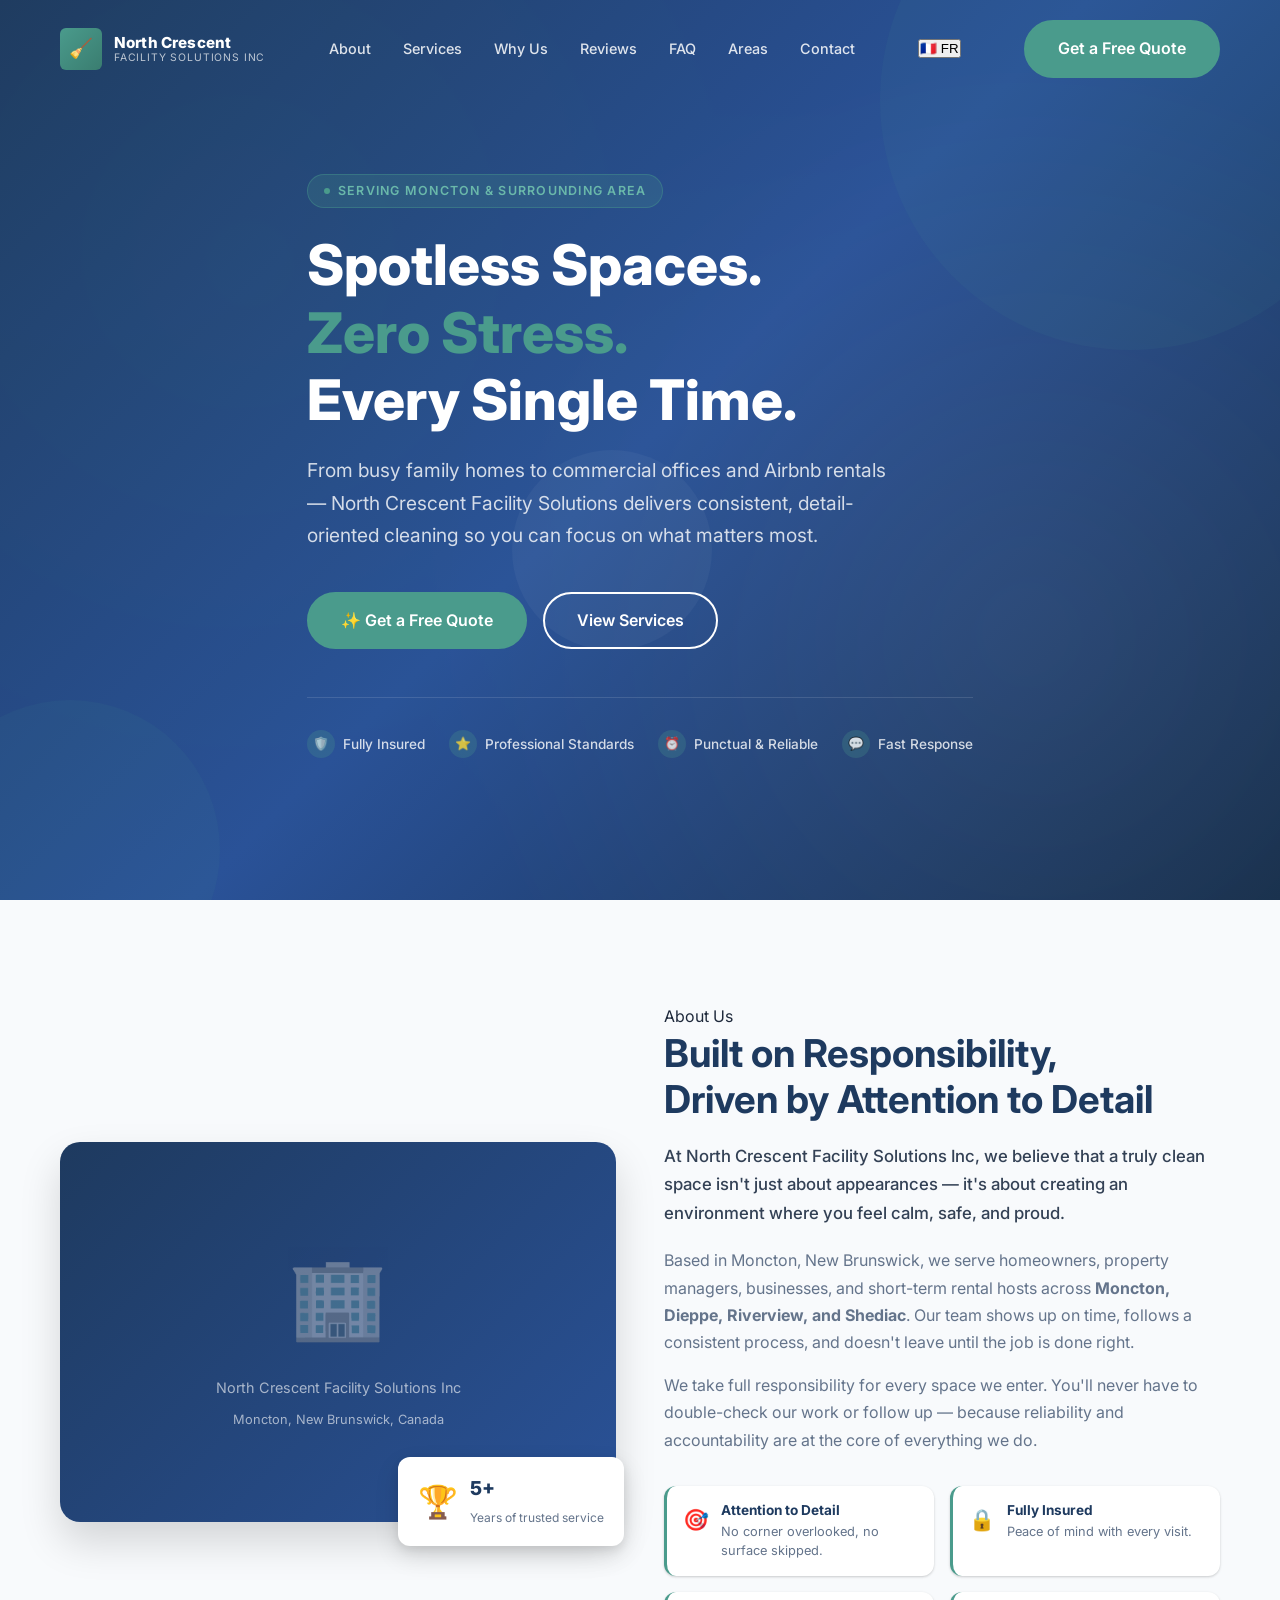
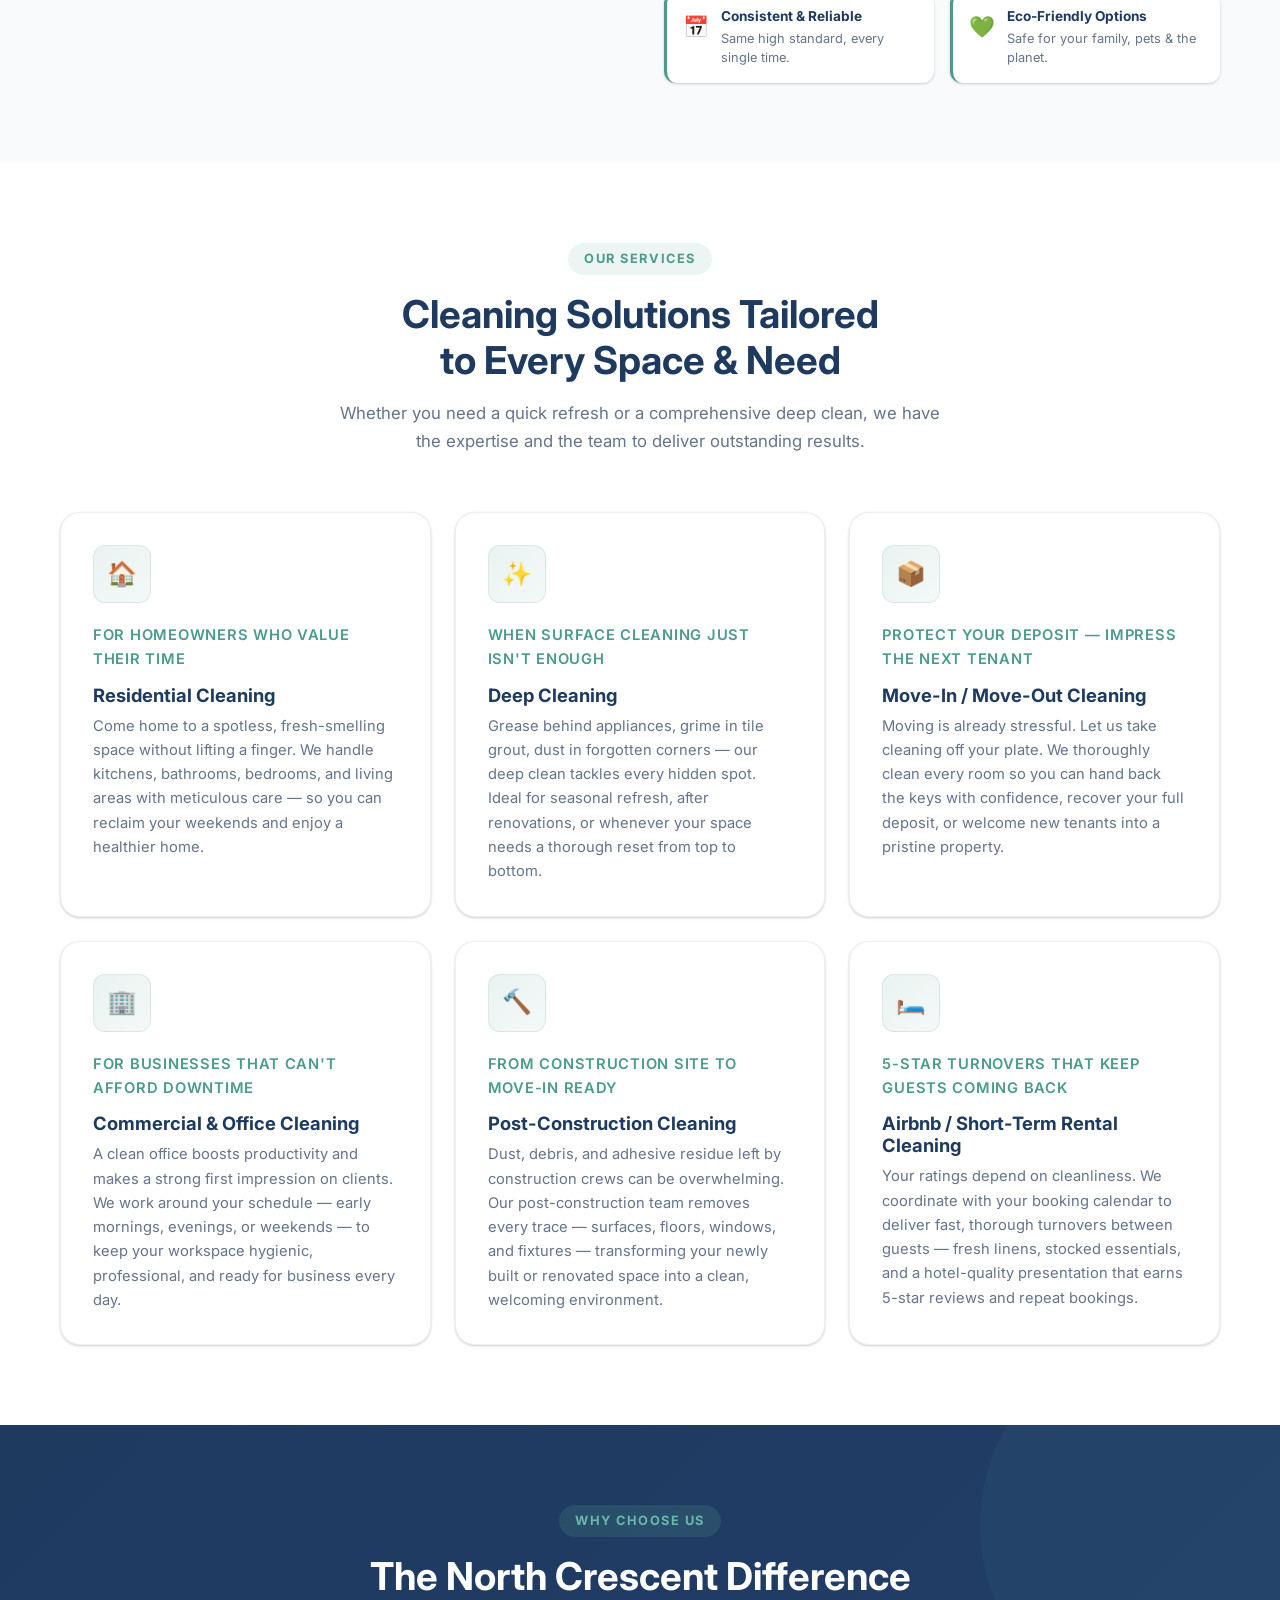
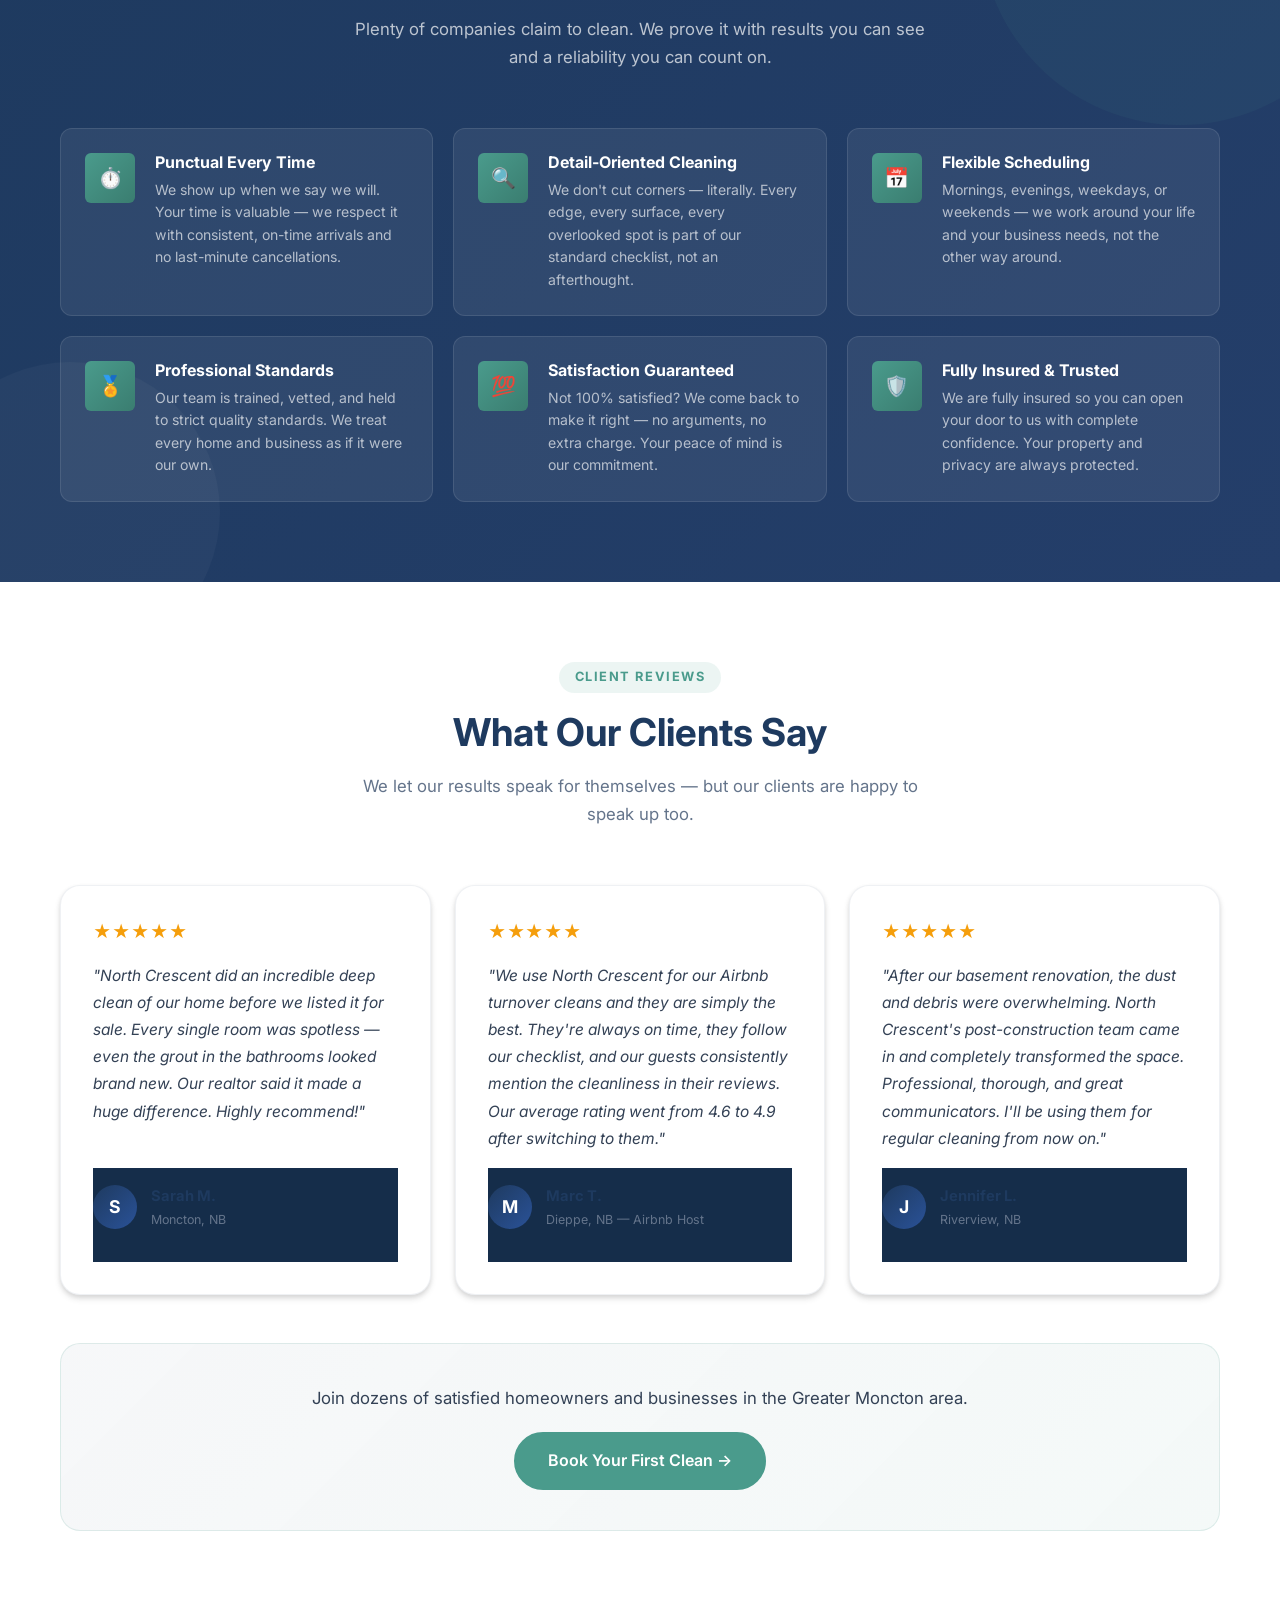
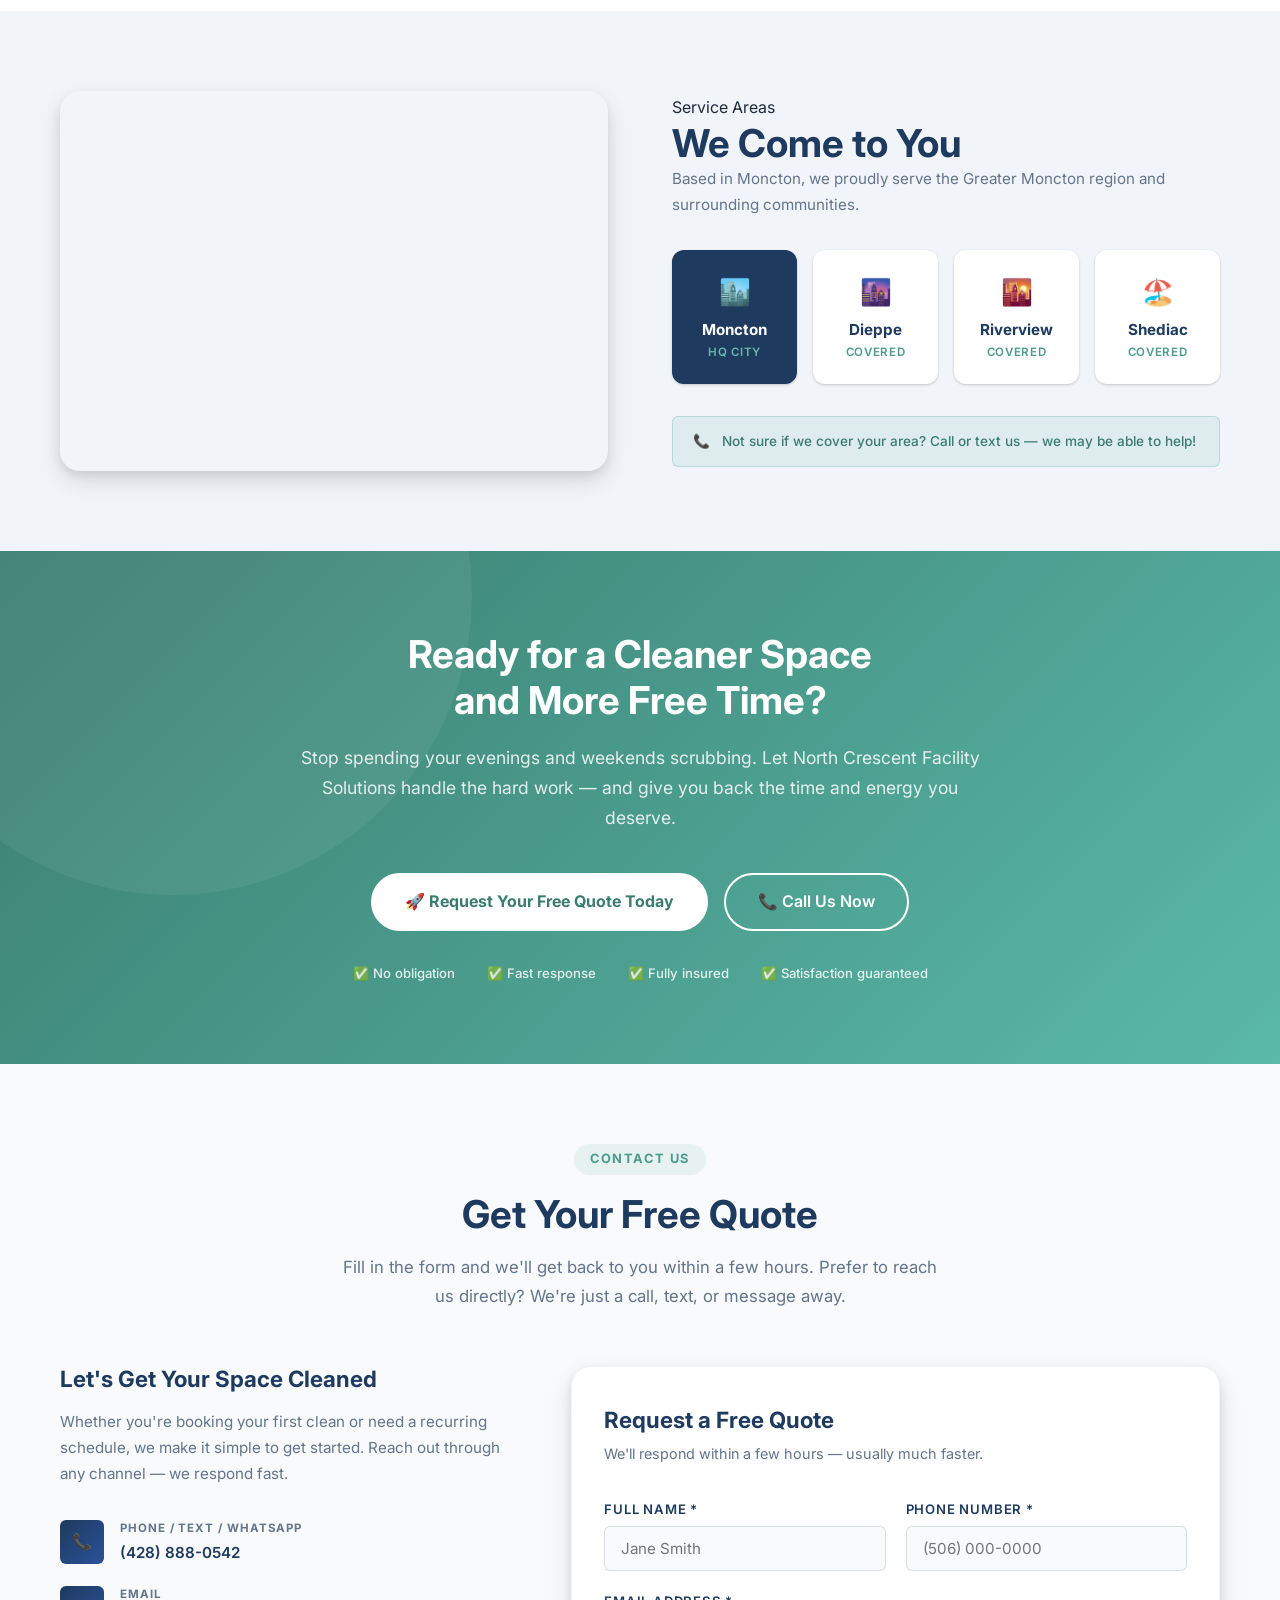
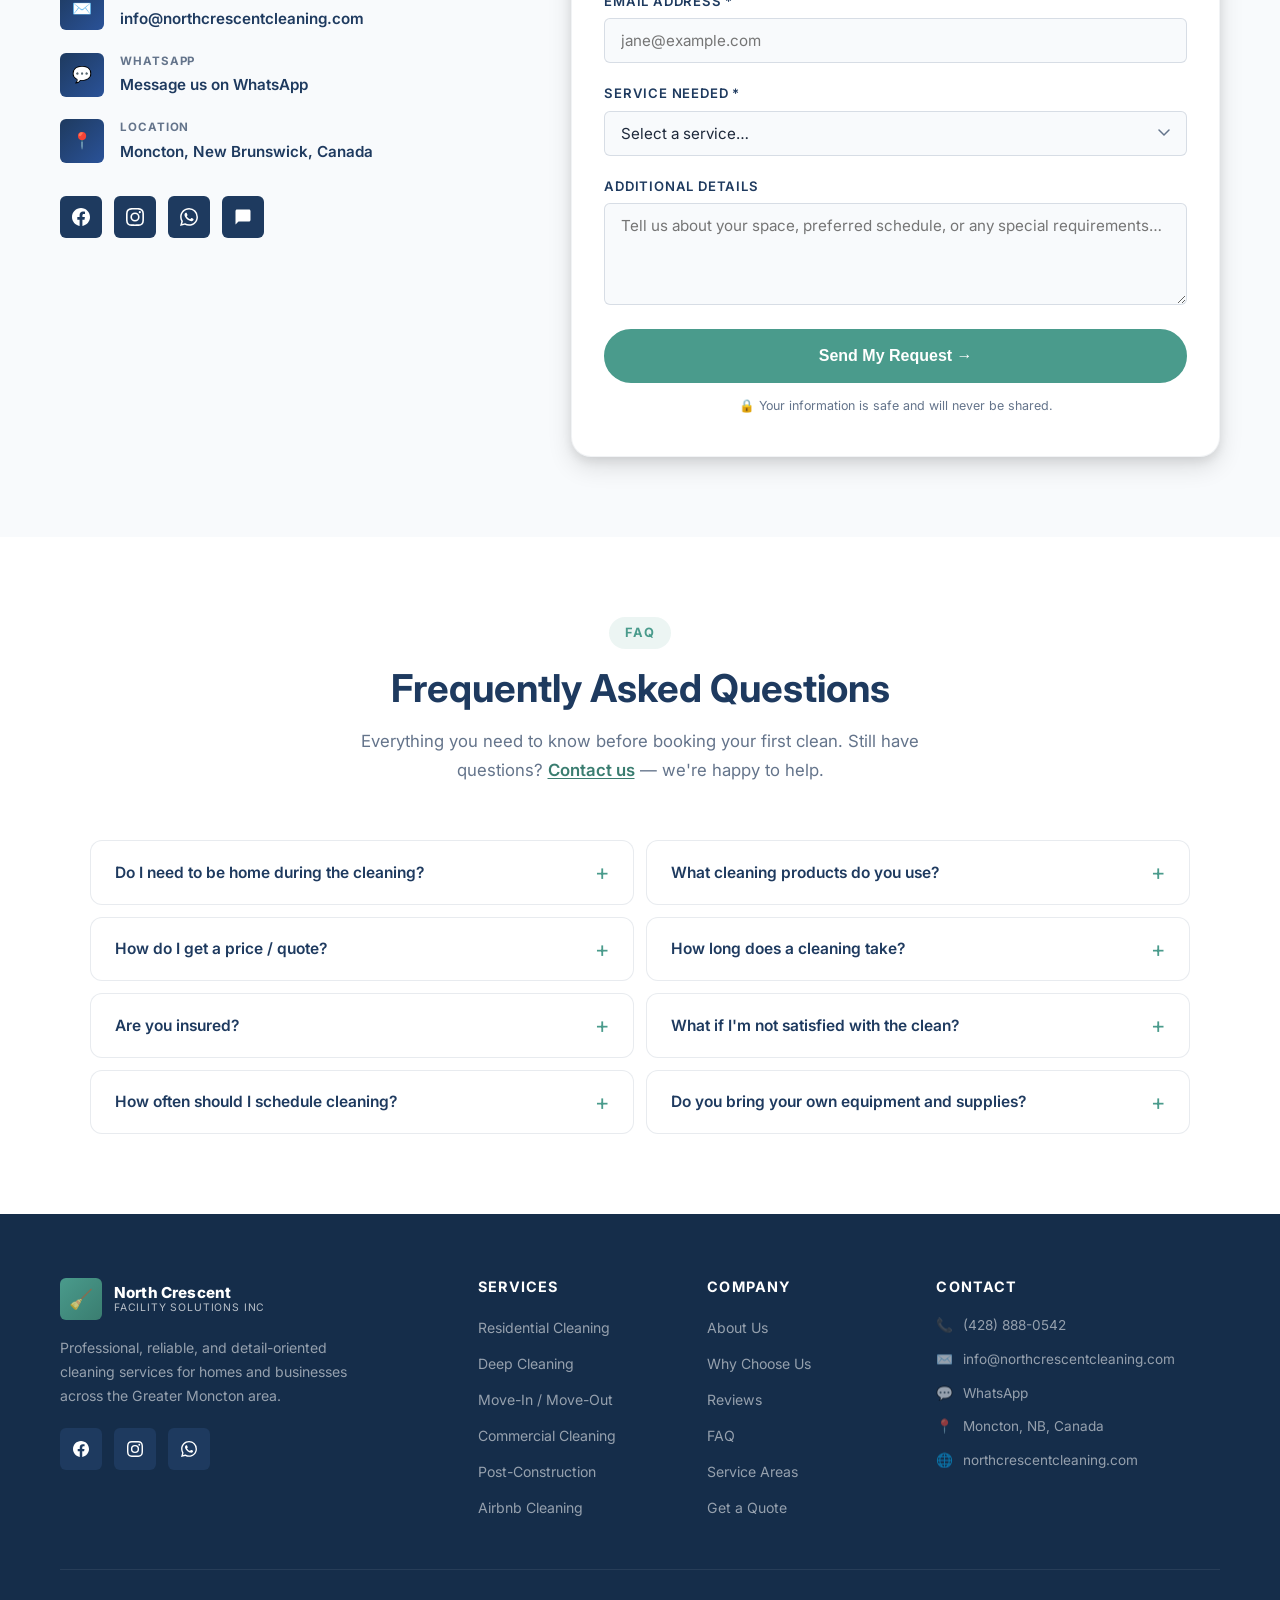
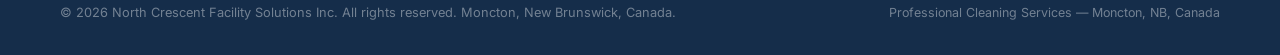
==== index.html @ fc0787fb "chore: plan gallery + spacing improvements Co-authored-by: mabercor <268966413+mabercor@users.norepl" ====
<!DOCTYPE html>
<html lang="en">
<head>
  <meta charset="UTF-8" />
  <meta name="viewport" content="width=device-width, initial-scale=1.0" />
  <meta name="description" content="North Crescent Facility Solutions Inc — Professional cleaning services in Moncton, Dieppe, Riverview & Shediac, NB. Residential, commercial, deep cleaning, move-in/out, Airbnb & post-construction. Get a free quote today." />
  <meta name="keywords" content="cleaning company Moncton, professional cleaning NB, residential cleaning Moncton, commercial cleaning Moncton, deep cleaning, move out cleaning, Airbnb cleaning, North Crescent" />
  <meta name="author" content="North Crescent Facility Solutions Inc" />

  <!-- Open Graph -->
  <meta property="og:title" content="North Crescent Facility Solutions Inc | Professional Cleaning Moncton" />
  <meta property="og:description" content="Reliable, detail-oriented cleaning for homes, offices, and short-term rentals in Moncton & surrounding areas. Get your free quote today." />
  <meta property="og:type" content="website" />
  <meta property="og:url" content="https://www.northcrescentcleaning.com" />

  <title>North Crescent Facility Solutions Inc | Professional Cleaning — Moncton, NB</title>

  <!-- Preconnect for performance -->
  <link rel="preconnect" href="https://fonts.googleapis.com" />
  <link rel="preconnect" href="https://fonts.gstatic.com" crossorigin />
  <link href="https://fonts.googleapis.com/css2?family=Inter:wght@400;500;600;700;800&display=swap" rel="stylesheet" />

  <link rel="stylesheet" href="styles.css" />

  <!-- Canonical & Open Graph image -->
  <link rel="canonical" href="https://www.northcrescentcleaning.com" />
  <meta property="og:image" content="data:image/svg+xml,<svg xmlns='http://www.w3.org/2000/svg' width='1200' height='630' viewBox='0 0 1200 630'><rect width='1200' height='630' fill='%231E3A5F'/><text x='600' y='270' text-anchor='middle' font-size='90' font-family='Arial' fill='%234A9B8C'>🧹</text><text x='600' y='380' text-anchor='middle' font-size='52' font-weight='bold' font-family='Arial' fill='white'>North Crescent</text><text x='600' y='445' text-anchor='middle' font-size='30' font-family='Arial' fill='rgba(255,255,255,0.7)'>Facility Solutions Inc — Moncton, NB</text></svg>" />
  <meta property="og:image:width" content="1200" />
  <meta property="og:image:height" content="630" />
  <meta name="robots" content="index, follow" />

  <!-- Favicon & manifest -->
  <link rel="icon" type="image/png" sizes="192x192" href="icons/icon-192x192.png" />
  <link rel="icon" type="image/png" sizes="512x512" href="icons/icon-512x512.png" />
  <link rel="apple-touch-icon" sizes="180x180" href="icons/apple-touch-icon.png" />
  <link rel="manifest" href="site.webmanifest" />
  <meta name="theme-color" content="#1E3A5F" />

  <!-- iOS "Add to Home Screen" -->
  <meta name="apple-mobile-web-app-capable" content="yes" />
  <meta name="apple-mobile-web-app-status-bar-style" content="black-translucent" />
  <meta name="apple-mobile-web-app-title" content="North Crescent" />

  <!-- Android / Windows tile -->
  <meta name="mobile-web-app-capable" content="yes" />
  <meta name="msapplication-TileColor" content="#1E3A5F" />

  <!-- Schema.org LocalBusiness structured data -->
  <script type="application/ld+json">
  {
    "@context": "https://schema.org",
    "@type": "LocalBusiness",
    "@id": "https://www.northcrescentcleaning.com",
    "name": "North Crescent Facility Solutions Inc",
    "description": "Professional cleaning services in Moncton, Dieppe, Riverview & Shediac, NB. Residential, commercial, deep cleaning, move-in/out, Airbnb & post-construction.",
    "url": "https://www.northcrescentcleaning.com",
    "telephone": "+1-428-888-0542",
    "email": "info@northcrescentcleaning.com",
    "address": {
      "@type": "PostalAddress",
      "addressLocality": "Moncton",
      "addressRegion": "NB",
      "addressCountry": "CA"
    },
    "geo": {
      "@type": "GeoCoordinates",
      "latitude": 46.0878,
      "longitude": -64.7782
    },
    "areaServed": [
      { "@type": "City", "name": "Moncton" },
      { "@type": "City", "name": "Dieppe" },
      { "@type": "City", "name": "Riverview" },
      { "@type": "City", "name": "Shediac" }
    ],
    "sameAs": [
      "https://www.facebook.com/northcrescentcleaningsolutions",
      "https://www.instagram.com/northcrescentcleaningsolutions"
    ],
    "openingHoursSpecification": [
      {
        "@type": "OpeningHoursSpecification",
        "dayOfWeek": ["Monday","Tuesday","Wednesday","Thursday","Friday"],
        "opens": "08:00",
        "closes": "18:00"
      },
      {
        "@type": "OpeningHoursSpecification",
        "dayOfWeek": ["Saturday"],
        "opens": "09:00",
        "closes": "16:00"
      }
    ],
    "priceRange": "$$",
    "hasOfferCatalog": {
      "@type": "OfferCatalog",
      "name": "Cleaning Services",
      "itemListElement": [
        { "@type": "Offer", "itemOffered": { "@type": "Service", "name": "Residential Cleaning" } },
        { "@type": "Offer", "itemOffered": { "@type": "Service", "name": "Deep Cleaning" } },
        { "@type": "Offer", "itemOffered": { "@type": "Service", "name": "Move-In / Move-Out Cleaning" } },
        { "@type": "Offer", "itemOffered": { "@type": "Service", "name": "Commercial & Office Cleaning" } },
        { "@type": "Offer", "itemOffered": { "@type": "Service", "name": "Post-Construction Cleaning" } },
        { "@type": "Offer", "itemOffered": { "@type": "Service", "name": "Airbnb / Short-Term Rental Cleaning" } }
      ]
    }
  }
  </script>

  <!-- Schema.org FAQPage structured data -->
  <script type="application/ld+json">
  {
    "@context": "https://schema.org",
    "@type": "FAQPage",
    "mainEntity": [
      {
        "@type": "Question",
        "name": "Do I need to be home during the cleaning?",
        "acceptedAnswer": {
          "@type": "Answer",
          "text": "Not at all! Many of our clients provide us with a key or door code and go about their day. We are fully insured and trusted."
        }
      },
      {
        "@type": "Question",
        "name": "What cleaning products do you use?",
        "acceptedAnswer": {
          "@type": "Answer",
          "text": "We use professional-grade, effective cleaning products. We also offer eco-friendly and pet-safe options upon request."
        }
      },
      {
        "@type": "Question",
        "name": "How do I get a price / quote?",
        "acceptedAnswer": {
          "@type": "Answer",
          "text": "Fill out the quote form on this page, call/text us at (428) 888-0542, or message us on WhatsApp. We'll get back to you quickly with a custom quote — no obligation."
        }
      },
      {
        "@type": "Question",
        "name": "How long does a cleaning take?",
        "acceptedAnswer": {
          "@type": "Answer",
          "text": "A standard residential clean for a 2-bedroom home typically takes 2–3 hours. Deep cleans or move-out cleans may take longer."
        }
      },
      {
        "@type": "Question",
        "name": "Are you insured?",
        "acceptedAnswer": {
          "@type": "Answer",
          "text": "Yes — North Crescent Facility Solutions Inc is fully insured. Your property is protected on every visit."
        }
      },
      {
        "@type": "Question",
        "name": "What if I'm not satisfied with the clean?",
        "acceptedAnswer": {
          "@type": "Answer",
          "text": "Contact us within 24 hours and we'll come back to make it right at no extra charge, no questions asked."
        }
      },
      {
        "@type": "Question",
        "name": "How often should I schedule cleaning?",
        "acceptedAnswer": {
          "@type": "Answer",
          "text": "Most families choose bi-weekly (every 2 weeks) for regular maintenance. Weekly cleaning is popular for busy households or pet owners."
        }
      },
      {
        "@type": "Question",
        "name": "Do you bring your own equipment and supplies?",
        "acceptedAnswer": {
          "@type": "Answer",
          "text": "Yes! We arrive fully equipped with professional-grade tools and all necessary cleaning supplies."
        }
      }
    ]
  }
  </script>
</head>

<body>

  <!-- Skip to main content (keyboard accessibility) -->
  <a href="#main-content" class="skip-link" data-i18n="skip">Skip to main content</a>

  <!-- ═══════════════════════════════════════
       NAVIGATION
  ═══════════════════════════════════════ -->
  <nav id="navbar" role="navigation" aria-label="Main navigation">
    <div class="nav-container">
      <a href="#hero" class="nav-logo" aria-label="North Crescent Facility Solutions — Home">
        <div class="nav-logo-icon" aria-hidden="true">🧹</div>
        <div class="nav-logo-text">
          <span class="name">North Crescent</span>
          <span class="tagline">Facility Solutions Inc</span>
        </div>
      </a>

      <ul class="nav-links" role="list">
        <li><a href="#about" data-i18n="nav.about">About</a></li>
        <li><a href="#services" data-i18n="nav.services">Services</a></li>
        <li><a href="#why-us" data-i18n="nav.whyus">Why Us</a></li>
        <li><a href="#testimonials" data-i18n="nav.reviews">Reviews</a></li>
        <li><a href="#faq">FAQ</a></li>
        <li><a href="#service-areas" data-i18n="nav.areas">Areas</a></li>
        <li><a href="#contact" data-i18n="nav.contact">Contact</a></li>
      </ul>

      <!-- Language toggle button -->
      <button id="lang-toggle" class="lang-btn" aria-label="Switch to French / Passer en français">
        <span class="lang-flag" aria-hidden="true">🇫🇷</span>
        <span class="lang-label">FR</span>
      </button>

      <a href="#contact" class="btn btn-primary nav-cta" data-i18n="nav.cta">Get a Free Quote</a>

      <button
        id="hamburger"
        class="hamburger"
        aria-controls="mobile-menu"
        aria-expanded="false"
        aria-label="Open navigation menu"
      >
        <span></span>
        <span></span>
        <span></span>
      </button>
    </div>
  </nav>

  <!-- Mobile Menu Overlay -->
  <div id="mobile-menu" class="mobile-menu" role="dialog" aria-modal="true" aria-label="Mobile navigation">
    <button id="mobile-close" class="mobile-close" aria-label="Close menu">&times;</button>
    <a href="#about" data-i18n="mobile.about">About Us</a>
    <a href="#services" data-i18n="mobile.services">Services</a>
    <a href="#why-us" data-i18n="mobile.whyus">Why Choose Us</a>
    <a href="#testimonials" data-i18n="mobile.reviews">Reviews</a>
    <a href="#faq">FAQ</a>
    <a href="#service-areas" data-i18n="mobile.areas">Service Areas</a>
    <a href="#contact" data-i18n="mobile.contact">Contact</a>
    <a href="#contact" class="btn btn-primary" style="margin-top:1rem;" data-i18n="nav.cta">Get a Free Quote</a>
    <!-- Mobile language toggle -->
    <button id="lang-toggle-mobile" class="lang-btn lang-btn-mobile" aria-label="Switch to French / Passer en français">
      <span class="lang-flag" aria-hidden="true">🇫🇷</span>
      <span class="lang-label">FR</span>
    </button>
  </div>


  <!-- ═══════════════════════════════════════
       HERO SECTION
  ═══════════════════════════════════════ -->
  <section id="hero" aria-label="Hero">
    <div id="main-content" tabindex="-1" style="position:absolute; top:0;"></div>
    <div class="hero-bg-pattern" aria-hidden="true"></div>
    <div class="hero-shapes" aria-hidden="true">
      <div class="hero-shape hero-shape-1"></div>
      <div class="hero-shape hero-shape-2"></div>
      <div class="hero-shape hero-shape-3"></div>
    </div>

    <div class="container">
      <div class="hero-content">
        <div class="hero-badge" aria-label="Serving Moncton & area">
          <span class="dot" aria-hidden="true"></span>
          Serving Moncton &amp; Surrounding Area
        </div>

        <h1>
          Spotless Spaces.<br />
          <span class="accent">Zero Stress.</span><br />
          Every Single Time.
        </h1>

        <p class="hero-subheadline">
          From busy family homes to commercial offices and Airbnb rentals —
          North Crescent Facility Solutions delivers consistent, detail-oriented
          cleaning so you can focus on what matters most.
        </p>

        <div class="hero-actions">
          <a href="#contact" class="btn btn-primary">
            ✨ Get a Free Quote
          </a>
          <a href="#services" class="btn btn-outline">
            View Services
          </a>
        </div>

        <div class="hero-trust" aria-label="Trust indicators">
          <div class="trust-item">
            <div class="trust-icon" aria-hidden="true">🛡️</div>
            Fully Insured
          </div>
          <div class="trust-item">
            <div class="trust-icon" aria-hidden="true">⭐</div>
            Professional Standards
          </div>
          <div class="trust-item">
            <div class="trust-icon" aria-hidden="true">⏰</div>
            Punctual &amp; Reliable
          </div>
          <div class="trust-item">
            <div class="trust-icon" aria-hidden="true">💬</div>
            Fast Response
          </div>
        </div>
      </div>
    </div>
  </section>


  <!-- ═══════════════════════════════════════
       ABOUT SECTION
  ═══════════════════════════════════════ -->
  <section id="about" class="section-padding" aria-labelledby="about-heading">
    <div class="container">
      <div class="about-grid">

        <div class="about-visual fade-in">
          <div class="about-image-wrapper">
            <div class="about-image-placeholder">
              <div class="big-icon" aria-hidden="true">🏢</div>
              <p>North Crescent Facility Solutions Inc</p>
              <p style="margin-top:0.5rem; font-size:0.8rem;">Moncton, New Brunswick, Canada</p>
            </div>
          </div>
          <div class="about-badge" aria-label="5 years in business">
            <span class="badge-icon" aria-hidden="true">🏆</span>
            <div class="badge-text">
              <strong>5+</strong>
              <span>Years of trusted service</span>
            </div>
          </div>
        </div>

        <div class="about-content fade-in fade-in-delay-2">
          <span class="section-label" aria-hidden="true">About Us</span>
          <h2 id="about-heading">
            Built on Responsibility,<br />Driven by Attention to Detail
          </h2>

          <p class="lead">
            At North Crescent Facility Solutions Inc, we believe that a truly clean
            space isn't just about appearances — it's about creating an environment
            where you feel calm, safe, and proud.
          </p>

          <p>
            Based in Moncton, New Brunswick, we serve homeowners, property managers,
            businesses, and short-term rental hosts across <strong>Moncton, Dieppe,
            Riverview, and Shediac</strong>. Our team shows up on time, follows
            a consistent process, and doesn't leave until the job is done right.
          </p>

          <p>
            We take full responsibility for every space we enter. You'll never have
            to double-check our work or follow up — because reliability and
            accountability are at the core of everything we do.
          </p>

          <div class="about-values" aria-label="Our values">
            <div class="value-item fade-in fade-in-delay-1">
              <span class="value-icon" aria-hidden="true">🎯</span>
              <div>
                <h4>Attention to Detail</h4>
                <p>No corner overlooked, no surface skipped.</p>
              </div>
            </div>
            <div class="value-item fade-in fade-in-delay-2">
              <span class="value-icon" aria-hidden="true">🔒</span>
              <div>
                <h4>Fully Insured</h4>
                <p>Peace of mind with every visit.</p>
              </div>
            </div>
            <div class="value-item fade-in fade-in-delay-3">
              <span class="value-icon" aria-hidden="true">📅</span>
              <div>
                <h4>Consistent &amp; Reliable</h4>
                <p>Same high standard, every single time.</p>
              </div>
            </div>
            <div class="value-item fade-in fade-in-delay-4">
              <span class="value-icon" aria-hidden="true">💚</span>
              <div>
                <h4>Eco-Friendly Options</h4>
                <p>Safe for your family, pets &amp; the planet.</p>
              </div>
            </div>
          </div>
        </div>

      </div>
    </div>
  </section>


  <!-- ═══════════════════════════════════════
       SERVICES SECTION
  ═══════════════════════════════════════ -->
  <section id="services" class="section-padding" aria-labelledby="services-heading">
    <div class="container">
      <header class="section-header fade-in">
        <span class="section-label">Our Services</span>
        <h2 id="services-heading">
          Cleaning Solutions Tailored<br />to Every Space &amp; Need
        </h2>
        <p>
          Whether you need a quick refresh or a comprehensive deep clean,
          we have the expertise and the team to deliver outstanding results.
        </p>
      </header>

      <div class="services-grid">

        <!-- Residential -->
        <article class="service-card fade-in fade-in-delay-1" aria-label="Residential Cleaning">
          <div class="service-icon-wrap" aria-hidden="true">🏠</div>
          <p class="service-problem">For homeowners who value their time</p>
          <h3>Residential Cleaning</h3>
          <p>
            Come home to a spotless, fresh-smelling space without lifting a finger.
            We handle kitchens, bathrooms, bedrooms, and living areas with
            meticulous care — so you can reclaim your weekends and enjoy
            a healthier home.
          </p>
        </article>

        <!-- Deep Cleaning -->
        <article class="service-card fade-in fade-in-delay-2" aria-label="Deep Cleaning">
          <div class="service-icon-wrap" aria-hidden="true">✨</div>
          <p class="service-problem">When surface cleaning just isn't enough</p>
          <h3>Deep Cleaning</h3>
          <p>
            Grease behind appliances, grime in tile grout, dust in forgotten corners —
            our deep clean tackles every hidden spot. Ideal for seasonal refresh,
            after renovations, or whenever your space needs a thorough reset from
            top to bottom.
          </p>
        </article>

        <!-- Move-In / Move-Out -->
        <article class="service-card fade-in fade-in-delay-3" aria-label="Move-In / Move-Out Cleaning">
          <div class="service-icon-wrap" aria-hidden="true">📦</div>
          <p class="service-problem">Protect your deposit — impress the next tenant</p>
          <h3>Move-In / Move-Out Cleaning</h3>
          <p>
            Moving is already stressful. Let us take cleaning off your plate.
            We thoroughly clean every room so you can hand back the keys
            with confidence, recover your full deposit, or welcome new
            tenants into a pristine property.
          </p>
        </article>

        <!-- Commercial -->
        <article class="service-card fade-in fade-in-delay-1" aria-label="Commercial & Office Cleaning">
          <div class="service-icon-wrap" aria-hidden="true">🏢</div>
          <p class="service-problem">For businesses that can't afford downtime</p>
          <h3>Commercial &amp; Office Cleaning</h3>
          <p>
            A clean office boosts productivity and makes a strong first impression
            on clients. We work around your schedule — early mornings, evenings,
            or weekends — to keep your workspace hygienic, professional,
            and ready for business every day.
          </p>
        </article>

        <!-- Post-Construction -->
        <article class="service-card fade-in fade-in-delay-2" aria-label="Post-Construction Cleaning">
          <div class="service-icon-wrap" aria-hidden="true">🔨</div>
          <p class="service-problem">From construction site to move-in ready</p>
          <h3>Post-Construction Cleaning</h3>
          <p>
            Dust, debris, and adhesive residue left by construction crews can be
            overwhelming. Our post-construction team removes every trace —
            surfaces, floors, windows, and fixtures — transforming your newly
            built or renovated space into a clean, welcoming environment.
          </p>
        </article>

        <!-- Airbnb -->
        <article class="service-card fade-in fade-in-delay-3" aria-label="Airbnb / Short-Term Rental Cleaning">
          <div class="service-icon-wrap" aria-hidden="true">🛏️</div>
          <p class="service-problem">5-star turnovers that keep guests coming back</p>
          <h3>Airbnb / Short-Term Rental Cleaning</h3>
          <p>
            Your ratings depend on cleanliness. We coordinate with your booking
            calendar to deliver fast, thorough turnovers between guests —
            fresh linens, stocked essentials, and a hotel-quality presentation
            that earns 5-star reviews and repeat bookings.
          </p>
        </article>

      </div>
    </div>
  </section>


  <!-- ═══════════════════════════════════════
       WHY CHOOSE US
  ═══════════════════════════════════════ -->
  <section id="why-us" class="section-padding" aria-labelledby="why-us-heading">
    <div class="container">
      <header class="section-header fade-in">
        <span class="section-label">Why Choose Us</span>
        <h2 id="why-us-heading">
          The North Crescent Difference
        </h2>
        <p>
          Plenty of companies claim to clean. We prove it with results
          you can see and a reliability you can count on.
        </p>
      </header>

      <div class="why-grid">

        <div class="why-item fade-in fade-in-delay-1">
          <div class="why-item-icon" aria-hidden="true">⏱️</div>
          <div class="why-item-text">
            <h3>Punctual Every Time</h3>
            <p>
              We show up when we say we will. Your time is valuable —
              we respect it with consistent, on-time arrivals and
              no last-minute cancellations.
            </p>
          </div>
        </div>

        <div class="why-item fade-in fade-in-delay-2">
          <div class="why-item-icon" aria-hidden="true">🔍</div>
          <div class="why-item-text">
            <h3>Detail-Oriented Cleaning</h3>
            <p>
              We don't cut corners — literally. Every edge, every surface,
              every overlooked spot is part of our standard checklist,
              not an afterthought.
            </p>
          </div>
        </div>

        <div class="why-item fade-in fade-in-delay-3">
          <div class="why-item-icon" aria-hidden="true">📅</div>
          <div class="why-item-text">
            <h3>Flexible Scheduling</h3>
            <p>
              Mornings, evenings, weekdays, or weekends — we work around
              your life and your business needs, not the other way around.
            </p>
          </div>
        </div>

        <div class="why-item fade-in fade-in-delay-1">
          <div class="why-item-icon" aria-hidden="true">🏅</div>
          <div class="why-item-text">
            <h3>Professional Standards</h3>
            <p>
              Our team is trained, vetted, and held to strict quality
              standards. We treat every home and business as if it were
              our own.
            </p>
          </div>
        </div>

        <div class="why-item fade-in fade-in-delay-2">
          <div class="why-item-icon" aria-hidden="true">💯</div>
          <div class="why-item-text">
            <h3>Satisfaction Guaranteed</h3>
            <p>
              Not 100% satisfied? We come back to make it right — no
              arguments, no extra charge. Your peace of mind is our
              commitment.
            </p>
          </div>
        </div>

        <div class="why-item fade-in fade-in-delay-3">
          <div class="why-item-icon" aria-hidden="true">🛡️</div>
          <div class="why-item-text">
            <h3>Fully Insured &amp; Trusted</h3>
            <p>
              We are fully insured so you can open your door to us with
              complete confidence. Your property and privacy are always
              protected.
            </p>
          </div>
        </div>

      </div>
    </div>
  </section>


  <!-- ═══════════════════════════════════════
       TESTIMONIALS SECTION
  ═══════════════════════════════════════ -->
  <section id="testimonials" class="section-padding" aria-labelledby="testimonials-heading">
    <div class="container">
      <header class="section-header fade-in">
        <span class="section-label">Client Reviews</span>
        <h2 id="testimonials-heading">
          What Our Clients Say
        </h2>
        <p>
          We let our results speak for themselves — but our clients
          are happy to speak up too.
        </p>
      </header>

      <div class="testimonials-grid">

        <blockquote class="testimonial-card fade-in fade-in-delay-1">
          <div class="testimonial-stars" aria-label="5 out of 5 stars">★★★★★</div>
          <p class="testimonial-text">
            "North Crescent did an incredible deep clean of our home before we listed
            it for sale. Every single room was spotless — even the grout in the
            bathrooms looked brand new. Our realtor said it made a huge difference.
            Highly recommend!"
          </p>
          <footer class="testimonial-author">
            <div class="testimonial-avatar" aria-hidden="true">S</div>
            <div>
              <cite class="testimonial-name">Sarah M.</cite>
              <span class="testimonial-location">Moncton, NB</span>
            </div>
          </footer>
        </blockquote>

        <blockquote class="testimonial-card fade-in fade-in-delay-2">
          <div class="testimonial-stars" aria-label="5 out of 5 stars">★★★★★</div>
          <p class="testimonial-text">
            "We use North Crescent for our Airbnb turnover cleans and they are
            simply the best. They're always on time, they follow our checklist,
            and our guests consistently mention the cleanliness in their reviews.
            Our average rating went from 4.6 to 4.9 after switching to them."
          </p>
          <footer class="testimonial-author">
            <div class="testimonial-avatar" aria-hidden="true">M</div>
            <div>
              <cite class="testimonial-name">Marc T.</cite>
              <span class="testimonial-location">Dieppe, NB — Airbnb Host</span>
            </div>
          </footer>
        </blockquote>

        <blockquote class="testimonial-card fade-in fade-in-delay-3">
          <div class="testimonial-stars" aria-label="5 out of 5 stars">★★★★★</div>
          <p class="testimonial-text">
            "After our basement renovation, the dust and debris were overwhelming.
            North Crescent's post-construction team came in and completely
            transformed the space. Professional, thorough, and great communicators.
            I'll be using them for regular cleaning from now on."
          </p>
          <footer class="testimonial-author">
            <div class="testimonial-avatar" aria-hidden="true">J</div>
            <div>
              <cite class="testimonial-name">Jennifer L.</cite>
              <span class="testimonial-location">Riverview, NB</span>
            </div>
          </footer>
        </blockquote>

      </div>

      <div class="testimonials-cta fade-in">
        <p>Join dozens of satisfied homeowners and businesses in the Greater Moncton area.</p>
        <a href="#contact" class="btn btn-primary">Book Your First Clean →</a>
      </div>

    </div>
  </section>


  <!-- ═══════════════════════════════════════
       SERVICE AREAS
  ═══════════════════════════════════════ -->
  <section id="service-areas" class="section-padding" aria-labelledby="areas-heading">
    <div class="container">
      <div class="areas-wrapper">

        <div class="areas-map-embed fade-in" aria-label="Map of Greater Moncton service area">
          <iframe
            src="https://www.google.com/maps/embed?pb=!1m18!1m12!1m3!1d87476.80398820673!2d-64.87745345!3d46.09282295!2m3!1f0!2f0!3f0!3m2!1i1024!2i768!4f13.1!3m3!1m2!1s0x4ca0ba1af5a5a649%3A0x45e8a0d1fdb4e668!2sMoncton%2C%20NB!5e0!3m2!1sen!2sca"
            width="100%"
            height="100%"
            style="border:0; border-radius: var(--radius-lg);"
            allowfullscreen
            loading="lazy"
            referrerpolicy="no-referrer-when-downgrade"
            title="Map showing Greater Moncton service area including Moncton, Dieppe, Riverview and Shediac"
          ></iframe>
        </div>

        <div class="areas-list-wrapper fade-in fade-in-delay-2">
          <span class="section-label" aria-hidden="true">Service Areas</span>
          <h2 id="areas-heading">We Come to You</h2>
          <p class="subtitle">
            Based in Moncton, we proudly serve the Greater Moncton region
            and surrounding communities.
          </p>

          <div class="areas-list" role="list">
            <div class="area-card featured" role="listitem" aria-label="Moncton — Headquarters">
              <div class="area-icon" aria-hidden="true">🏙️</div>
              <h4>Moncton</h4>
              <div class="area-label">HQ City</div>
            </div>
            <div class="area-card" role="listitem" aria-label="Dieppe">
              <div class="area-icon" aria-hidden="true">🌆</div>
              <h4>Dieppe</h4>
              <div class="area-label">Covered</div>
            </div>
            <div class="area-card" role="listitem" aria-label="Riverview">
              <div class="area-icon" aria-hidden="true">🌇</div>
              <h4>Riverview</h4>
              <div class="area-label">Covered</div>
            </div>
            <div class="area-card" role="listitem" aria-label="Shediac">
              <div class="area-icon" aria-hidden="true">🏖️</div>
              <h4>Shediac</h4>
              <div class="area-label">Covered</div>
            </div>
          </div>

          <div class="areas-note" role="note">
            <span aria-hidden="true">📞</span>
            Not sure if we cover your area? Call or text us — we may be able to help!
          </div>
        </div>

      </div>
    </div>
  </section>


  <!-- ═══════════════════════════════════════
       CTA SECTION
  ═══════════════════════════════════════ -->
  <section id="cta" aria-labelledby="cta-heading">
    <div class="container">
      <div class="cta-content fade-in">
        <h2 id="cta-heading">
          Ready for a Cleaner Space<br />and More Free Time?
        </h2>
        <p>
          Stop spending your evenings and weekends scrubbing. Let North Crescent
          Facility Solutions handle the hard work — and give you back the time
          and energy you deserve.
        </p>

        <div class="cta-actions">
          <a href="#contact" class="btn btn-white btn">
            🚀 Request Your Free Quote Today
          </a>
          <a href="tel:+14288880542" class="btn btn-outline">
            📞 Call Us Now
          </a>
        </div>

        <div class="cta-trust" aria-label="CTA trust indicators">
          <span class="cta-trust-item">✅ No obligation</span>
          <span class="cta-trust-item">✅ Fast response</span>
          <span class="cta-trust-item">✅ Fully insured</span>
          <span class="cta-trust-item">✅ Satisfaction guaranteed</span>
        </div>
      </div>
    </div>
  </section>


  <!-- ═══════════════════════════════════════
       CONTACT SECTION
  ═══════════════════════════════════════ -->
  <section id="contact" class="section-padding" aria-labelledby="contact-heading">
    <div class="container">
      <header class="section-header fade-in">
        <span class="section-label">Contact Us</span>
        <h2 id="contact-heading">Get Your Free Quote</h2>
        <p>
          Fill in the form and we'll get back to you within a few hours.
          Prefer to reach us directly? We're just a call, text, or message away.
        </p>
      </header>

      <div class="contact-grid">

        <!-- Contact Info -->
        <div class="contact-info fade-in">
          <h3>Let's Get Your Space Cleaned</h3>
          <p>
            Whether you're booking your first clean or need a recurring schedule,
            we make it simple to get started. Reach out through any channel —
            we respond fast.
          </p>

          <div class="contact-details" aria-label="Contact details">

            <div class="contact-item">
              <div class="contact-item-icon" aria-hidden="true">📞</div>
              <div class="contact-item-text">
                <span>Phone / Text / WhatsApp</span>
                <a href="tel:+14288880542" aria-label="Call or text us at 428 888 0542">(428) 888-0542</a>
              </div>
            </div>

            <div class="contact-item">
              <div class="contact-item-icon" aria-hidden="true">✉️</div>
              <div class="contact-item-text">
                <span>Email</span>
                <a href="mailto:info@northcrescentcleaning.com" aria-label="Email us at info@northcrescentcleaning.com">info@northcrescentcleaning.com</a>
              </div>
            </div>

            <div class="contact-item">
              <div class="contact-item-icon" aria-hidden="true">💬</div>
              <div class="contact-item-text">
                <span>WhatsApp</span>
                <a href="https://wa.me/14288880542" target="_blank" rel="noopener noreferrer" aria-label="Message us on WhatsApp">Message us on WhatsApp</a>
              </div>
            </div>

            <div class="contact-item">
              <div class="contact-item-icon" aria-hidden="true">📍</div>
              <div class="contact-item-text">
                <span>Location</span>
                <a href="#service-areas">Moncton, New Brunswick, Canada</a>
              </div>
            </div>

          </div>

          <nav aria-label="Social media links">
            <div class="social-links">
              <a
                href="https://www.facebook.com/northcrescentcleaningsolutions"
                target="_blank"
                rel="noopener noreferrer"
                class="social-link"
                aria-label="Follow us on Facebook"
                title="Facebook"
              >
                <!-- Facebook SVG icon -->
                <svg width="18" height="18" viewBox="0 0 24 24" fill="currentColor" aria-hidden="true">
                  <path d="M24 12.073c0-6.627-5.373-12-12-12s-12 5.373-12 12c0 5.99 4.388 10.954 10.125 11.854v-8.385H7.078v-3.47h3.047V9.43c0-3.007 1.792-4.669 4.533-4.669 1.312 0 2.686.235 2.686.235v2.953H15.83c-1.491 0-1.956.925-1.956 1.874v2.25h3.328l-.532 3.47h-2.796v8.385C19.612 23.027 24 18.062 24 12.073z"/>
                </svg>
              </a>
              <a
                href="https://www.instagram.com/northcrescentcleaningsolutions"
                target="_blank"
                rel="noopener noreferrer"
                class="social-link"
                aria-label="Follow us on Instagram"
                title="Instagram"
              >
                <!-- Instagram SVG icon -->
                <svg width="18" height="18" viewBox="0 0 24 24" fill="currentColor" aria-hidden="true">
                  <path d="M12 2.163c3.204 0 3.584.012 4.85.07 3.252.148 4.771 1.691 4.919 4.919.058 1.265.069 1.645.069 4.849 0 3.205-.012 3.584-.069 4.849-.149 3.225-1.664 4.771-4.919 4.919-1.266.058-1.644.07-4.85.07-3.204 0-3.584-.012-4.849-.07-3.26-.149-4.771-1.699-4.919-4.92-.058-1.265-.07-1.644-.07-4.849 0-3.204.013-3.583.07-4.849.149-3.227 1.664-4.771 4.919-4.919 1.266-.057 1.645-.069 4.849-.069zM12 0C8.741 0 8.333.014 7.053.072 2.695.272.273 2.69.073 7.052.014 8.333 0 8.741 0 12c0 3.259.014 3.668.072 4.948.2 4.358 2.618 6.78 6.98 6.98C8.333 23.986 8.741 24 12 24c3.259 0 3.668-.014 4.948-.072 4.354-.2 6.782-2.618 6.979-6.98.059-1.28.073-1.689.073-4.948 0-3.259-.014-3.667-.072-4.947-.196-4.354-2.617-6.78-6.979-6.98C15.668.014 15.259 0 12 0zm0 5.838a6.162 6.162 0 100 12.324 6.162 6.162 0 000-12.324zM12 16a4 4 0 110-8 4 4 0 010 8zm6.406-11.845a1.44 1.44 0 100 2.881 1.44 1.44 0 000-2.881z"/>
                </svg>
              </a>
              <a
                href="https://wa.me/14288880542"
                target="_blank"
                rel="noopener noreferrer"
                class="social-link"
                aria-label="Contact us on WhatsApp"
                title="WhatsApp"
              >
                <!-- WhatsApp SVG icon -->
                <svg width="18" height="18" viewBox="0 0 24 24" fill="currentColor" aria-hidden="true">
                  <path d="M17.472 14.382c-.297-.149-1.758-.867-2.03-.967-.273-.099-.471-.148-.67.15-.197.297-.767.966-.94 1.164-.173.199-.347.223-.644.075-.297-.15-1.255-.463-2.39-1.475-.883-.788-1.48-1.761-1.653-2.059-.173-.297-.018-.458.13-.606.134-.133.298-.347.446-.52.149-.174.198-.298.298-.497.099-.198.05-.371-.025-.52-.075-.149-.669-1.612-.916-2.207-.242-.579-.487-.5-.669-.51-.173-.008-.371-.01-.57-.01-.198 0-.52.074-.792.372-.272.297-1.04 1.016-1.04 2.479 0 1.462 1.065 2.875 1.213 3.074.149.198 2.096 3.2 5.077 4.487.709.306 1.262.489 1.694.625.712.227 1.36.195 1.871.118.571-.085 1.758-.719 2.006-1.413.248-.694.248-1.289.173-1.413-.074-.124-.272-.198-.57-.347m-5.421 7.403h-.004a9.87 9.87 0 01-5.031-1.378l-.361-.214-3.741.982.998-3.648-.235-.374a9.86 9.86 0 01-1.51-5.26c.001-5.45 4.436-9.884 9.888-9.884 2.64 0 5.122 1.03 6.988 2.898a9.825 9.825 0 012.893 6.994c-.003 5.45-4.437 9.884-9.885 9.884m8.413-18.297A11.815 11.815 0 0012.05 0C5.495 0 .16 5.335.157 11.892c0 2.096.547 4.142 1.588 5.945L.057 24l6.305-1.654a11.882 11.882 0 005.683 1.448h.005c6.554 0 11.89-5.335 11.893-11.893a11.821 11.821 0 00-3.48-8.413z"/>
                </svg>
              </a>
              <a
                href="sms:+14288880542"
                class="social-link"
                aria-label="Send us a text message"
                title="SMS"
              >
                <!-- SMS/Chat icon -->
                <svg width="18" height="18" viewBox="0 0 24 24" fill="currentColor" aria-hidden="true">
                  <path d="M20 2H4c-1.1 0-2 .9-2 2v18l4-4h14c1.1 0 2-.9 2-2V4c0-1.1-.9-2-2-2z"/>
                </svg>
              </a>
            </div>
          </nav>
        </div>

        <!-- Contact Form -->
        <div class="contact-form-card fade-in fade-in-delay-2">
          <h3>Request a Free Quote</h3>
          <p class="form-subtitle">
            We'll respond within a few hours — usually much faster.
          </p>

          <form
            id="contact-form"
            action="https://formspree.io/f/xvzwvbed"
            method="POST"
            novalidate
            aria-label="Contact and quote request form"
          >
            <div class="form-row">
              <div class="form-group">
                <label for="name">Full Name *</label>
                <input
                  type="text"
                  id="name"
                  name="name"
                  placeholder="Jane Smith"
                  required
                  autocomplete="name"
                  aria-required="true"
                />
              </div>
              <div class="form-group">
                <label for="phone">Phone Number *</label>
                <input
                  type="tel"
                  id="phone"
                  name="phone"
                  placeholder="(506) 000-0000"
                  required
                  autocomplete="tel"
                  aria-required="true"
                />
              </div>
            </div>

            <div class="form-group" style="margin-bottom:1.25rem;">
              <label for="email">Email Address *</label>
              <input
                type="email"
                id="email"
                name="email"
                placeholder="jane@example.com"
                required
                autocomplete="email"
                aria-required="true"
              />
            </div>

            <div class="form-group" style="margin-bottom:1.25rem;">
              <label for="service">Service Needed *</label>
              <select id="service" name="service" required aria-required="true">
                <option value="" disabled selected>Select a service…</option>
                <option value="Residential Cleaning">Residential Cleaning</option>
                <option value="Deep Cleaning">Deep Cleaning</option>
                <option value="Move-In / Move-Out Cleaning">Move-In / Move-Out Cleaning</option>
                <option value="Commercial & Office Cleaning">Commercial &amp; Office Cleaning</option>
                <option value="Post-Construction Cleaning">Post-Construction Cleaning</option>
                <option value="Airbnb / Short-Term Rental Cleaning">Airbnb / Short-Term Rental Cleaning</option>
                <option value="Other / Not Sure">Other / Not Sure</option>
              </select>
            </div>

            <div class="form-group" style="margin-bottom:1.5rem;">
              <label for="message">Additional Details</label>
              <textarea
                id="message"
                name="message"
                placeholder="Tell us about your space, preferred schedule, or any special requirements…"
                rows="4"
                aria-label="Additional details or message"
              ></textarea>
            </div>

            <div class="form-submit-wrap">
              <button
                type="submit"
                id="form-submit-btn"
                class="btn btn-primary"
                aria-label="Submit quote request"
              >
                Send My Request →
              </button>
            </div>

            <p class="form-note">
              🔒 Your information is safe and will never be shared.
            </p>
          </form>

          <div id="form-error" class="form-error" role="alert" aria-live="assertive"></div>
          <div id="form-success" class="form-success" role="alert" aria-live="polite">
            ✅ Thank you! We received your request and will get back to you shortly.
          </div>
        </div>

      </div>
    </div>
  </section>


  <!-- ═══════════════════════════════════════
       FAQ SECTION
  ═══════════════════════════════════════ -->
  <section id="faq" class="section-padding" aria-labelledby="faq-heading">
    <div class="container">
      <header class="section-header fade-in">
        <span class="section-label">FAQ</span>
        <h2 id="faq-heading">Frequently Asked Questions</h2>
        <p>
          Everything you need to know before booking your first clean.
          Still have questions? <a href="#contact" class="faq-contact-link">Contact us</a> — we're happy to help.
        </p>
      </header>

      <div class="faq-grid">

        <div class="faq-item fade-in fade-in-delay-1">
          <button class="faq-question" aria-expanded="false" aria-controls="faq-answer-1">
            Do I need to be home during the cleaning?
            <span class="faq-icon" aria-hidden="true">+</span>
          </button>
          <div id="faq-answer-1" class="faq-answer" hidden>
            <p>
              Not at all! Many of our clients provide us with a key or door code
              and go about their day. We are fully insured and trusted. Of course,
              if you prefer to be home, that's perfectly fine too.
            </p>
          </div>
        </div>

        <div class="faq-item fade-in fade-in-delay-2">
          <button class="faq-question" aria-expanded="false" aria-controls="faq-answer-2">
            What cleaning products do you use?
            <span class="faq-icon" aria-hidden="true">+</span>
          </button>
          <div id="faq-answer-2" class="faq-answer" hidden>
            <p>
              We use professional-grade, effective cleaning products. We also offer
              eco-friendly and pet-safe options upon request — just let us know
              when you book and we'll bring the right supplies for your home.
            </p>
          </div>
        </div>

        <div class="faq-item fade-in fade-in-delay-3">
          <button class="faq-question" aria-expanded="false" aria-controls="faq-answer-3">
            How do I get a price / quote?
            <span class="faq-icon" aria-hidden="true">+</span>
          </button>
          <div id="faq-answer-3" class="faq-answer" hidden>
            <p>
              Simply fill out the quote form on this page, call/text us at
              <a href="tel:+14288880542">(428) 888-0542</a>, or message us on WhatsApp.
              We'll get back to you quickly with a custom quote based on your space
              and needs — no obligation.
            </p>
          </div>
        </div>

        <div class="faq-item fade-in fade-in-delay-1">
          <button class="faq-question" aria-expanded="false" aria-controls="faq-answer-4">
            How long does a cleaning take?
            <span class="faq-icon" aria-hidden="true">+</span>
          </button>
          <div id="faq-answer-4" class="faq-answer" hidden>
            <p>
              It depends on the size of your space and the type of service. A standard
              residential clean for a 2-bedroom home typically takes 2–3 hours.
              A deep clean or move-out clean may take longer. We'll give you an
              estimated time when we provide your quote.
            </p>
          </div>
        </div>

        <div class="faq-item fade-in fade-in-delay-2">
          <button class="faq-question" aria-expanded="false" aria-controls="faq-answer-5">
            Are you insured?
            <span class="faq-icon" aria-hidden="true">+</span>
          </button>
          <div id="faq-answer-5" class="faq-answer" hidden>
            <p>
              Yes — North Crescent Facility Solutions Inc is fully insured.
              You can open your door with complete peace of mind knowing that
              your property is protected on every visit.
            </p>
          </div>
        </div>

        <div class="faq-item fade-in fade-in-delay-3">
          <button class="faq-question" aria-expanded="false" aria-controls="faq-answer-6">
            What if I'm not satisfied with the clean?
            <span class="faq-icon" aria-hidden="true">+</span>
          </button>
          <div id="faq-answer-6" class="faq-answer" hidden>
            <p>
              Your satisfaction is our commitment. If something isn't right,
              contact us within 24 hours and we'll come back to make it right —
              at no extra charge, no questions asked.
            </p>
          </div>
        </div>

        <div class="faq-item fade-in fade-in-delay-1">
          <button class="faq-question" aria-expanded="false" aria-controls="faq-answer-7">
            How often should I schedule cleaning?
            <span class="faq-icon" aria-hidden="true">+</span>
          </button>
          <div id="faq-answer-7" class="faq-answer" hidden>
            <p>
              It depends on your lifestyle and needs. Most families choose bi-weekly
              (every 2 weeks) for regular maintenance. Weekly cleaning is popular
              for busy households or pet owners. Monthly deep cleans are great
              for lighter-use spaces. We'll help you figure out the best schedule.
            </p>
          </div>
        </div>

        <div class="faq-item fade-in fade-in-delay-2">
          <button class="faq-question" aria-expanded="false" aria-controls="faq-answer-8">
            Do you bring your own equipment and supplies?
            <span class="faq-icon" aria-hidden="true">+</span>
          </button>
          <div id="faq-answer-8" class="faq-answer" hidden>
            <p>
              Yes! We arrive fully equipped with professional-grade tools and
              all necessary cleaning supplies. You don't need to provide anything —
              just let us in and we'll take care of the rest.
            </p>
          </div>
        </div>

      </div>
    </div>
  </section>


  <!-- ═══════════════════════════════════════
       FOOTER
  ═══════════════════════════════════════ -->
  <footer aria-label="Site footer">
    <div class="container">
      <div class="footer-grid">

        <!-- Brand -->
        <div class="footer-brand">
          <a href="#hero" class="nav-logo" aria-label="North Crescent Facility Solutions — Home">
            <div class="nav-logo-icon" aria-hidden="true">🧹</div>
            <div class="nav-logo-text">
              <span class="name">North Crescent</span>
              <span class="tagline">Facility Solutions Inc</span>
            </div>
          </a>
          <p>
            Professional, reliable, and detail-oriented cleaning services
            for homes and businesses across the Greater Moncton area.
          </p>
          <nav aria-label="Footer social links">
            <div class="social-links">
              <a href="https://www.facebook.com/northcrescentcleaningsolutions" target="_blank" rel="noopener noreferrer" class="social-link" aria-label="Facebook" title="Facebook">
                <svg width="16" height="16" viewBox="0 0 24 24" fill="currentColor" aria-hidden="true"><path d="M24 12.073c0-6.627-5.373-12-12-12s-12 5.373-12 12c0 5.99 4.388 10.954 10.125 11.854v-8.385H7.078v-3.47h3.047V9.43c0-3.007 1.792-4.669 4.533-4.669 1.312 0 2.686.235 2.686.235v2.953H15.83c-1.491 0-1.956.925-1.956 1.874v2.25h3.328l-.532 3.47h-2.796v8.385C19.612 23.027 24 18.062 24 12.073z"/></svg>
              </a>
              <a href="https://www.instagram.com/northcrescentcleaningsolutions" target="_blank" rel="noopener noreferrer" class="social-link" aria-label="Instagram" title="Instagram">
                <svg width="16" height="16" viewBox="0 0 24 24" fill="currentColor" aria-hidden="true"><path d="M12 2.163c3.204 0 3.584.012 4.85.07 3.252.148 4.771 1.691 4.919 4.919.058 1.265.069 1.645.069 4.849 0 3.205-.012 3.584-.069 4.849-.149 3.225-1.664 4.771-4.919 4.919-1.266.058-1.644.07-4.85.07-3.204 0-3.584-.012-4.849-.07-3.26-.149-4.771-1.699-4.919-4.92-.058-1.265-.07-1.644-.07-4.849 0-3.204.013-3.583.07-4.849.149-3.227 1.664-4.771 4.919-4.919 1.266-.057 1.645-.069 4.849-.069zM12 0C8.741 0 8.333.014 7.053.072 2.695.272.273 2.69.073 7.052.014 8.333 0 8.741 0 12c0 3.259.014 3.668.072 4.948.2 4.358 2.618 6.78 6.98 6.98C8.333 23.986 8.741 24 12 24c3.259 0 3.668-.014 4.948-.072 4.354-.2 6.782-2.618 6.979-6.98.059-1.28.073-1.689.073-4.948 0-3.259-.014-3.667-.072-4.947-.196-4.354-2.617-6.78-6.979-6.98C15.668.014 15.259 0 12 0zm0 5.838a6.162 6.162 0 100 12.324 6.162 6.162 0 000-12.324zM12 16a4 4 0 110-8 4 4 0 010 8zm6.406-11.845a1.44 1.44 0 100 2.881 1.44 1.44 0 000-2.881z"/></svg>
              </a>
              <a href="https://wa.me/14288880542" target="_blank" rel="noopener noreferrer" class="social-link" aria-label="WhatsApp" title="WhatsApp">
                <svg width="16" height="16" viewBox="0 0 24 24" fill="currentColor" aria-hidden="true"><path d="M17.472 14.382c-.297-.149-1.758-.867-2.03-.967-.273-.099-.471-.148-.67.15-.197.297-.767.966-.94 1.164-.173.199-.347.223-.644.075-.297-.15-1.255-.463-2.39-1.475-.883-.788-1.48-1.761-1.653-2.059-.173-.297-.018-.458.13-.606.134-.133.298-.347.446-.52.149-.174.198-.298.298-.497.099-.198.05-.371-.025-.52-.075-.149-.669-1.612-.916-2.207-.242-.579-.487-.5-.669-.51-.173-.008-.371-.01-.57-.01-.198 0-.52.074-.792.372-.272.297-1.04 1.016-1.04 2.479 0 1.462 1.065 2.875 1.213 3.074.149.198 2.096 3.2 5.077 4.487.709.306 1.262.489 1.694.625.712.227 1.36.195 1.871.118.571-.085 1.758-.719 2.006-1.413.248-.694.248-1.289.173-1.413-.074-.124-.272-.198-.57-.347m-5.421 7.403h-.004a9.87 9.87 0 01-5.031-1.378l-.361-.214-3.741.982.998-3.648-.235-.374a9.86 9.86 0 01-1.51-5.26c.001-5.45 4.436-9.884 9.888-9.884 2.64 0 5.122 1.03 6.988 2.898a9.825 9.825 0 012.893 6.994c-.003 5.45-4.437 9.884-9.885 9.884m8.413-18.297A11.815 11.815 0 0012.05 0C5.495 0 .16 5.335.157 11.892c0 2.096.547 4.142 1.588 5.945L.057 24l6.305-1.654a11.882 11.882 0 005.683 1.448h.005c6.554 0 11.89-5.335 11.893-11.893a11.821 11.821 0 00-3.48-8.413z"/></svg>
              </a>
            </div>
          </nav>
        </div>

        <!-- Services -->
        <div class="footer-col">
          <h4>Services</h4>
          <ul role="list">
            <li><a href="#services">Residential Cleaning</a></li>
            <li><a href="#services">Deep Cleaning</a></li>
            <li><a href="#services">Move-In / Move-Out</a></li>
            <li><a href="#services">Commercial Cleaning</a></li>
            <li><a href="#services">Post-Construction</a></li>
            <li><a href="#services">Airbnb Cleaning</a></li>
          </ul>
        </div>

        <!-- Quick Links -->
        <div class="footer-col">
          <h4>Company</h4>
          <ul role="list">
            <li><a href="#about">About Us</a></li>
            <li><a href="#why-us">Why Choose Us</a></li>
            <li><a href="#testimonials">Reviews</a></li>
            <li><a href="#faq">FAQ</a></li>
            <li><a href="#service-areas">Service Areas</a></li>
            <li><a href="#contact">Get a Quote</a></li>
          </ul>
        </div>

        <!-- Contact -->
        <div class="footer-col">
          <h4>Contact</h4>
          <div class="footer-contact-list">
            <div class="footer-contact-item">
              <span aria-hidden="true">📞</span>
              <a href="tel:+14288880542">(428) 888-0542</a>
            </div>
            <div class="footer-contact-item">
              <span aria-hidden="true">✉️</span>
              <a href="mailto:info@northcrescentcleaning.com">info@northcrescentcleaning.com</a>
            </div>
            <div class="footer-contact-item">
              <span aria-hidden="true">💬</span>
              <a href="https://wa.me/14288880542" target="_blank" rel="noopener noreferrer">WhatsApp</a>
            </div>
            <div class="footer-contact-item">
              <span aria-hidden="true">📍</span>
              <span>Moncton, NB, Canada</span>
            </div>
            <div class="footer-contact-item">
              <span aria-hidden="true">🌐</span>
              <a href="https://www.northcrescentcleaning.com">northcrescentcleaning.com</a>
            </div>
          </div>
        </div>

      </div>

      <div class="footer-bottom">
        <p>
          &copy; <span id="year"></span> North Crescent Facility Solutions Inc.
          All rights reserved. Moncton, New Brunswick, Canada.
        </p>
        <nav aria-label="Footer legal links">
          <div class="footer-bottom-links">
            <span class="footer-bottom-legal">Professional Cleaning Services — Moncton, NB, Canada</span>
          </div>
        </nav>
      </div>
    </div>
  </footer>


  <!-- Scroll-to-top button -->
  <button
    id="scroll-top"
    class="scroll-top"
    aria-label="Scroll back to top"
    title="Back to top"
  >
    ↑
  </button>

  <script src="script.js"></script>
</body>
</html>
---- styles.css ----
/* ===================================
   North Crescent Facility Solutions
   Stylesheet — Mobile-First Design
   =================================== */

/* --- CSS Variables --- */
:root {
  --dark-blue: #1E3A5F;
  --dark-blue-deep: #152d4a;
  --teal: #4A9B8C;
  --teal-dark: #3a7d70;
  --teal-light: #6ab8aa;
  --white: #ffffff;
  --off-white: #f8fafc;
  --light-gray: #f1f5f9;
  --mid-gray: #64748b;
  --dark-gray: #334155;
  --text-dark: #1e293b;
  --shadow-sm: 0 1px 3px rgba(0,0,0,0.12), 0 1px 2px rgba(0,0,0,0.08);
  --shadow-md: 0 4px 6px rgba(0,0,0,0.1), 0 2px 4px rgba(0,0,0,0.08);
  --shadow-lg: 0 10px 25px rgba(0,0,0,0.12), 0 4px 10px rgba(0,0,0,0.08);
  --shadow-xl: 0 20px 40px rgba(0,0,0,0.15);
  --radius-sm: 6px;
  --radius-md: 12px;
  --radius-lg: 20px;
  --radius-full: 9999px;
  --transition: all 0.3s ease;
  --font-primary: 'Inter', -apple-system, BlinkMacSystemFont, 'Segoe UI', sans-serif;
}

/* --- Reset & Base --- */
*, *::before, *::after {
  box-sizing: border-box;
  margin: 0;
  padding: 0;
}

/* --- Skip to content link (keyboard accessibility) --- */
.skip-link {
  position: absolute;
  top: -100%;
  left: 1rem;
  background: var(--teal);
  color: var(--white);
  padding: 0.6rem 1.2rem;
  border-radius: var(--radius-sm);
  font-weight: 700;
  font-size: 0.9rem;
  z-index: 9999;
  text-decoration: none;
  transition: top 0.2s;
}

.skip-link:focus {
  top: 1rem;
}

html {
  scroll-behavior: smooth;
  font-size: 16px;
}

body {
  font-family: var(--font-primary);
  color: var(--text-dark);
  background-color: var(--white);
  line-height: 1.6;
  overflow-x: hidden;
}

img {
  max-width: 100%;
  height: auto;
  display: block;
}

a {
  color: inherit;
  text-decoration: none;
}

ul {
  list-style: none;
}

/* --- Typography --- */
h1, h2, h3, h4 {
  line-height: 1.2;
  font-weight: 700;
  color: var(--dark-blue);
}

h1 { font-size: clamp(2rem, 5vw, 3.5rem); }
h2 { font-size: clamp(1.6rem, 3.5vw, 2.4rem); }
h3 { font-size: clamp(1.1rem, 2vw, 1.4rem); }
h4 { font-size: 1rem; }

p {
  line-height: 1.7;
  color: var(--mid-gray);
}

/* --- Utility --- */
.container {
  max-width: 1200px;
  margin: 0 auto;
  padding: 0 1.25rem;
}

.section-padding {
  padding: 5rem 0;
}

.section-header {
  text-align: center;
  margin-bottom: 3.5rem;
}

.section-header .section-label {
  display: inline-block;
  font-size: 0.8rem;
  font-weight: 700;
  text-transform: uppercase;
  letter-spacing: 0.12em;
  color: var(--teal);
  background: rgba(74, 155, 140, 0.1);
  padding: 0.35rem 1rem;
  border-radius: var(--radius-full);
  margin-bottom: 1rem;
}

.section-header h2 {
  margin-bottom: 1rem;
}

.section-header p {
  max-width: 600px;
  margin: 0 auto;
  font-size: 1.05rem;
}

.btn {
  display: inline-flex;
  align-items: center;
  gap: 0.5rem;
  padding: 0.875rem 2rem;
  border-radius: var(--radius-full);
  font-size: 1rem;
  font-weight: 600;
  cursor: pointer;
  transition: var(--transition);
  border: 2px solid transparent;
  text-align: center;
  white-space: nowrap;
}

.btn-primary {
  background-color: var(--teal);
  color: var(--white);
  border-color: var(--teal);
}

.btn-primary:hover {
  background-color: var(--teal-dark);
  border-color: var(--teal-dark);
  transform: translateY(-2px);
  box-shadow: 0 8px 20px rgba(74, 155, 140, 0.4);
}

.btn-outline {
  background-color: transparent;
  color: var(--white);
  border-color: var(--white);
}

.btn-outline:hover {
  background-color: var(--white);
  color: var(--dark-blue);
  transform: translateY(-2px);
}

.btn-dark {
  background-color: var(--dark-blue);
  color: var(--white);
  border-color: var(--dark-blue);
}

.btn-dark:hover {
  background-color: var(--dark-blue-deep);
  transform: translateY(-2px);
  box-shadow: 0 8px 20px rgba(30, 58, 95, 0.4);
}

/* --- Navigation --- */
#navbar {
  position: fixed;
  top: 0;
  left: 0;
  right: 0;
  z-index: 1000;
  background: transparent;
  transition: background 0.35s ease, box-shadow 0.35s ease, padding 0.35s ease;
  padding: 1.25rem 0;
}

#navbar.scrolled {
  background: var(--dark-blue);
  box-shadow: var(--shadow-lg);
  padding: 0.75rem 0;
}

.nav-container {
  display: flex;
  align-items: center;
  justify-content: space-between;
  max-width: 1200px;
  margin: 0 auto;
  padding: 0 1.25rem;
}

.nav-logo {
  display: flex;
  align-items: center;
  gap: 0.75rem;
  text-decoration: none;
}

.nav-logo-icon {
  width: 42px;
  height: 42px;
  background: linear-gradient(135deg, var(--teal), var(--teal-dark));
  border-radius: var(--radius-sm);
  display: flex;
  align-items: center;
  justify-content: center;
  font-size: 1.2rem;
  flex-shrink: 0;
}

.nav-logo-text {
  line-height: 1.15;
}

.nav-logo-text .name {
  display: block;
  font-size: 0.95rem;
  font-weight: 800;
  color: var(--white);
  letter-spacing: 0.01em;
}

.nav-logo-text .tagline {
  display: block;
  font-size: 0.65rem;
  font-weight: 400;
  color: rgba(255,255,255,0.7);
  letter-spacing: 0.08em;
  text-transform: uppercase;
}

.nav-links {
  display: none;
  align-items: center;
  gap: 2rem;
}

.nav-links a {
  color: rgba(255,255,255,0.85);
  font-size: 0.9rem;
  font-weight: 500;
  transition: color 0.2s;
  position: relative;
}

.nav-links a::after {
  content: '';
  position: absolute;
  bottom: -4px;
  left: 0;
  width: 0;
  height: 2px;
  background: var(--teal);
  transition: width 0.3s ease;
}

.nav-links a:hover {
  color: var(--white);
}

.nav-links a:hover::after {
  width: 100%;
}

.nav-cta {
  display: none;
}

.hamburger {
  display: flex;
  flex-direction: column;
  justify-content: center;
  gap: 5px;
  width: 36px;
  height: 36px;
  background: transparent;
  border: none;
  cursor: pointer;
  padding: 4px;
}

.hamburger span {
  display: block;
  width: 100%;
  height: 2px;
  background: var(--white);
  border-radius: 2px;
  transition: var(--transition);
}

.hamburger.active span:nth-child(1) {
  transform: translateY(7px) rotate(45deg);
}

.hamburger.active span:nth-child(2) {
  opacity: 0;
}

.hamburger.active span:nth-child(3) {
  transform: translateY(-7px) rotate(-45deg);
}

/* Mobile Menu */
.mobile-menu {
  display: none;
  position: fixed;
  top: 0;
  left: 0;
  right: 0;
  bottom: 0;
  background: var(--dark-blue);
  z-index: 999;
  flex-direction: column;
  align-items: center;
  justify-content: center;
  gap: 2rem;
  opacity: 0;
  transition: opacity 0.3s ease;
}

.mobile-menu.open {
  display: flex;
  opacity: 1;
}

.mobile-menu a {
  color: var(--white);
  font-size: 1.4rem;
  font-weight: 600;
  transition: color 0.2s;
}

.mobile-menu a:hover {
  color: var(--teal);
}

.mobile-menu .mobile-close {
  position: absolute;
  top: 1.5rem;
  right: 1.5rem;
  background: transparent;
  border: none;
  color: var(--white);
  font-size: 1.8rem;
  cursor: pointer;
  line-height: 1;
}

/* --- Hero Section --- */
#hero {
  position: relative;
  min-height: 100vh;
  display: flex;
  align-items: center;
  background: linear-gradient(135deg, var(--dark-blue) 0%, #2a5298 50%, var(--dark-blue-deep) 100%);
  overflow: hidden;
  padding: 6rem 0 4rem;
}

.hero-bg-pattern {
  position: absolute;
  inset: 0;
  opacity: 0.06;
  background-image:
    radial-gradient(circle at 20% 30%, var(--teal) 0%, transparent 50%),
    radial-gradient(circle at 80% 70%, #ffffff 0%, transparent 50%);
  pointer-events: none;
}

.hero-shapes {
  position: absolute;
  inset: 0;
  pointer-events: none;
  overflow: hidden;
}

.hero-shape {
  position: absolute;
  border-radius: 50%;
  opacity: 0.07;
  background: var(--teal);
}

.hero-shape-1 {
  width: 500px;
  height: 500px;
  top: -150px;
  right: -100px;
}

.hero-shape-2 {
  width: 300px;
  height: 300px;
  bottom: -100px;
  left: -80px;
}

.hero-shape-3 {
  width: 200px;
  height: 200px;
  top: 50%;
  left: 40%;
  opacity: 0.04;
  background: var(--white);
}

.hero-content {
  position: relative;
  z-index: 2;
  max-width: 800px;
}

.hero-badge {
  display: inline-flex;
  align-items: center;
  gap: 0.5rem;
  background: rgba(74, 155, 140, 0.2);
  border: 1px solid rgba(74, 155, 140, 0.4);
  color: var(--teal-light);
  padding: 0.4rem 1rem;
  border-radius: var(--radius-full);
  font-size: 0.78rem;
  font-weight: 600;
  text-transform: uppercase;
  letter-spacing: 0.1em;
  margin-bottom: 1.5rem;
}

.hero-badge .dot {
  width: 6px;
  height: 6px;
  border-radius: 50%;
  background: var(--teal);
  animation: pulse 2s infinite;
}

@keyframes pulse {
  0%, 100% { opacity: 1; transform: scale(1); }
  50% { opacity: 0.5; transform: scale(1.3); }
}

#hero h1 {
  color: var(--white);
  margin-bottom: 1.25rem;
  font-weight: 800;
}

#hero h1 .accent {
  color: var(--teal);
  position: relative;
}

.hero-subheadline {
  font-size: clamp(1rem, 2vw, 1.2rem);
  color: rgba(255,255,255,0.8);
  margin-bottom: 2.5rem;
  max-width: 600px;
  line-height: 1.7;
}

.hero-actions {
  display: flex;
  flex-wrap: wrap;
  gap: 1rem;
  margin-bottom: 3rem;
}

.hero-trust {
  display: flex;
  flex-wrap: wrap;
  gap: 1.5rem;
  padding-top: 2rem;
  border-top: 1px solid rgba(255,255,255,0.12);
}

.trust-item {
  display: flex;
  align-items: center;
  gap: 0.5rem;
  color: rgba(255,255,255,0.8);
  font-size: 0.85rem;
  font-weight: 500;
}

.trust-item .trust-icon {
  width: 28px;
  height: 28px;
  background: rgba(74, 155, 140, 0.25);
  border-radius: 50%;
  display: flex;
  align-items: center;
  justify-content: center;
  font-size: 0.8rem;
  flex-shrink: 0;
}

/* --- About Section --- */
#about {
  background: var(--off-white);
}

.about-grid {
  display: grid;
  grid-template-columns: 1fr;
  gap: 3rem;
  align-items: center;
}

.about-visual {
  position: relative;
}

.about-image-wrapper {
  position: relative;
  border-radius: var(--radius-lg);
  overflow: hidden;
  box-shadow: var(--shadow-xl);
  background: linear-gradient(135deg, var(--dark-blue), #2a5298);
  min-height: 380px;
  display: flex;
  align-items: center;
  justify-content: center;
}

.about-image-placeholder {
  text-align: center;
  color: rgba(255,255,255,0.7);
  padding: 2rem;
}

.about-image-placeholder .big-icon {
  font-size: 5rem;
  margin-bottom: 1rem;
  opacity: 0.6;
}

.about-image-placeholder p {
  color: rgba(255,255,255,0.6);
  font-size: 0.9rem;
}

.about-badge {
  position: absolute;
  bottom: -1.5rem;
  right: -0.5rem;
  background: var(--white);
  border-radius: var(--radius-md);
  padding: 1rem 1.25rem;
  box-shadow: var(--shadow-lg);
  display: flex;
  align-items: center;
  gap: 0.75rem;
  min-width: 200px;
}

.about-badge .badge-icon {
  font-size: 2rem;
}

.about-badge .badge-text strong {
  display: block;
  font-size: 1.2rem;
  font-weight: 800;
  color: var(--dark-blue);
}

.about-badge .badge-text span {
  font-size: 0.75rem;
  color: var(--mid-gray);
}

.about-content {
  padding-top: 1.5rem;
}

.about-content h2 {
  margin-bottom: 1.25rem;
}

.about-content .lead {
  font-size: 1.05rem;
  color: var(--dark-gray);
  margin-bottom: 1.25rem;
  font-weight: 500;
}

.about-content p {
  margin-bottom: 1rem;
}

.about-values {
  display: grid;
  grid-template-columns: 1fr 1fr;
  gap: 1rem;
  margin-top: 2rem;
}

.value-item {
  display: flex;
  align-items: flex-start;
  gap: 0.75rem;
  padding: 1rem;
  background: var(--white);
  border-radius: var(--radius-md);
  border-left: 3px solid var(--teal);
  box-shadow: var(--shadow-sm);
}

.value-item .value-icon {
  font-size: 1.3rem;
  flex-shrink: 0;
  margin-top: 0.1rem;
}

.value-item h4 {
  font-size: 0.85rem;
  font-weight: 700;
  color: var(--dark-blue);
  margin-bottom: 0.25rem;
}

.value-item p {
  font-size: 0.8rem;
  line-height: 1.5;
  margin: 0;
}

/* --- Services Section --- */
#services {
  background: var(--white);
}

.services-grid {
  display: grid;
  grid-template-columns: 1fr;
  gap: 1.5rem;
}

.service-card {
  background: var(--white);
  border-radius: var(--radius-lg);
  padding: 2rem;
  border: 1px solid rgba(30, 58, 95, 0.08);
  box-shadow: var(--shadow-sm);
  transition: var(--transition);
  position: relative;
  overflow: hidden;
}

.service-card::before {
  content: '';
  position: absolute;
  top: 0;
  left: 0;
  right: 0;
  height: 3px;
  background: linear-gradient(90deg, var(--teal), var(--dark-blue));
  transform: scaleX(0);
  transform-origin: left;
  transition: transform 0.3s ease;
}

.service-card:hover::before {
  transform: scaleX(1);
}

.service-card:hover {
  box-shadow: var(--shadow-lg);
  transform: translateY(-4px);
  border-color: rgba(74, 155, 140, 0.2);
}

.service-icon-wrap {
  width: 58px;
  height: 58px;
  background: linear-gradient(135deg, rgba(74, 155, 140, 0.12), rgba(74, 155, 140, 0.06));
  border-radius: var(--radius-md);
  display: flex;
  align-items: center;
  justify-content: center;
  font-size: 1.5rem;
  margin-bottom: 1.25rem;
  border: 1px solid rgba(74, 155, 140, 0.15);
}

.service-card h3 {
  margin-bottom: 0.5rem;
  font-size: 1.15rem;
}

.service-problem {
  font-size: 0.82rem;
  font-weight: 600;
  color: var(--teal);
  margin-bottom: 0.75rem;
  text-transform: uppercase;
  letter-spacing: 0.05em;
}

.service-card p {
  font-size: 0.92rem;
  line-height: 1.65;
}

/* --- Why Choose Us --- */
#why-us {
  background: linear-gradient(135deg, var(--dark-blue) 0%, #243e6a 100%);
  position: relative;
  overflow: hidden;
}

#why-us::before {
  content: '';
  position: absolute;
  top: -100px;
  right: -100px;
  width: 400px;
  height: 400px;
  border-radius: 50%;
  background: rgba(74, 155, 140, 0.08);
  pointer-events: none;
}

#why-us::after {
  content: '';
  position: absolute;
  bottom: -80px;
  left: -80px;
  width: 300px;
  height: 300px;
  border-radius: 50%;
  background: rgba(255, 255, 255, 0.03);
  pointer-events: none;
}

#why-us .section-header .section-label {
  background: rgba(74, 155, 140, 0.2);
  color: var(--teal-light);
}

#why-us .section-header h2 {
  color: var(--white);
}

#why-us .section-header p {
  color: rgba(255,255,255,0.7);
}

.why-grid {
  display: grid;
  grid-template-columns: 1fr;
  gap: 1.25rem;
  position: relative;
  z-index: 1;
}

.why-item {
  display: flex;
  align-items: flex-start;
  gap: 1.25rem;
  background: rgba(255,255,255,0.07);
  border-radius: var(--radius-md);
  padding: 1.5rem;
  border: 1px solid rgba(255,255,255,0.1);
  transition: var(--transition);
}

.why-item:hover {
  background: rgba(255,255,255,0.1);
  transform: translateX(4px);
}

.why-item-icon {
  width: 50px;
  height: 50px;
  background: linear-gradient(135deg, var(--teal), var(--teal-dark));
  border-radius: var(--radius-sm);
  display: flex;
  align-items: center;
  justify-content: center;
  font-size: 1.25rem;
  flex-shrink: 0;
}

.why-item-text h3 {
  color: var(--white);
  font-size: 1rem;
  margin-bottom: 0.4rem;
}

.why-item-text p {
  color: rgba(255,255,255,0.65);
  font-size: 0.88rem;
  line-height: 1.6;
  margin: 0;
}

/* --- Service Areas --- */
#service-areas {
  background: var(--light-gray);
}

.areas-wrapper {
  display: grid;
  grid-template-columns: 1fr;
  gap: 2.5rem;
  align-items: center;
}

.areas-map-embed {
  border-radius: var(--radius-lg);
  overflow: hidden;
  min-height: 380px;
  box-shadow: var(--shadow-lg);
  background: var(--light-gray);
}

.areas-list-wrapper h3 {
  color: var(--dark-blue);
  margin-bottom: 0.5rem;
}

.areas-list-wrapper .subtitle {
  color: var(--mid-gray);
  font-size: 0.95rem;
  margin-bottom: 2rem;
}

.areas-list {
  display: grid;
  grid-template-columns: 1fr 1fr;
  gap: 1rem;
  margin-bottom: 2rem;
}

.area-card {
  background: var(--white);
  border-radius: var(--radius-md);
  padding: 1.25rem 1rem;
  text-align: center;
  box-shadow: var(--shadow-sm);
  transition: var(--transition);
  border: 2px solid transparent;
}

.area-card:hover {
  border-color: var(--teal);
  transform: translateY(-3px);
  box-shadow: var(--shadow-md);
}

.area-card.featured {
  border-color: var(--dark-blue);
  background: var(--dark-blue);
  color: var(--white);
}

.area-card .area-icon {
  font-size: 1.6rem;
  margin-bottom: 0.5rem;
}

.area-card h4 {
  font-size: 0.95rem;
  font-weight: 700;
}

.area-card.featured h4 {
  color: var(--white);
}

.area-card .area-label {
  font-size: 0.72rem;
  color: var(--teal);
  font-weight: 600;
  text-transform: uppercase;
  letter-spacing: 0.06em;
  margin-top: 0.25rem;
}

.area-card.featured .area-label {
  color: var(--teal-light);
}

.areas-note {
  display: flex;
  align-items: center;
  gap: 0.75rem;
  background: rgba(74, 155, 140, 0.1);
  border: 1px solid rgba(74, 155, 140, 0.25);
  border-radius: var(--radius-sm);
  padding: 0.875rem 1.25rem;
  font-size: 0.85rem;
  color: var(--teal-dark);
  font-weight: 500;
}

/* --- CTA Section --- */
#cta {
  background: linear-gradient(135deg, var(--teal-dark) 0%, var(--teal) 50%, #5ab9a8 100%);
  position: relative;
  overflow: hidden;
  text-align: center;
  padding: 5rem 0;
}

#cta::before {
  content: '';
  position: absolute;
  top: -50%;
  left: -10%;
  width: 600px;
  height: 600px;
  border-radius: 50%;
  background: rgba(255,255,255,0.06);
  pointer-events: none;
}

.cta-content {
  position: relative;
  z-index: 1;
  max-width: 700px;
  margin: 0 auto;
}

.cta-content h2 {
  color: var(--white);
  margin-bottom: 1.25rem;
  font-size: clamp(1.6rem, 3.5vw, 2.4rem);
}

.cta-content p {
  color: rgba(255,255,255,0.85);
  font-size: 1.1rem;
  margin-bottom: 2.5rem;
  line-height: 1.7;
}

.cta-actions {
  display: flex;
  flex-wrap: wrap;
  justify-content: center;
  gap: 1rem;
}

.cta-actions .btn-white {
  background: var(--white);
  color: var(--teal-dark);
  border-color: var(--white);
  font-weight: 700;
}

.cta-actions .btn-white:hover {
  background: var(--off-white);
  transform: translateY(-2px);
  box-shadow: 0 8px 20px rgba(0,0,0,0.2);
}

.cta-trust {
  display: flex;
  justify-content: center;
  gap: 2rem;
  margin-top: 2rem;
  flex-wrap: wrap;
}

.cta-trust-item {
  color: rgba(255,255,255,0.85);
  font-size: 0.82rem;
  font-weight: 500;
  display: flex;
  align-items: center;
  gap: 0.4rem;
}

/* --- Contact Section --- */
#contact {
  background: var(--off-white);
}

.contact-grid {
  display: grid;
  grid-template-columns: 1fr;
  gap: 3rem;
}

.contact-info h3 {
  margin-bottom: 1rem;
  color: var(--dark-blue);
}

.contact-info p {
  margin-bottom: 2rem;
  font-size: 0.95rem;
}

.contact-details {
  display: flex;
  flex-direction: column;
  gap: 1.25rem;
  margin-bottom: 2rem;
}

.contact-item {
  display: flex;
  align-items: center;
  gap: 1rem;
}

.contact-item-icon {
  width: 44px;
  height: 44px;
  background: linear-gradient(135deg, var(--dark-blue), #2a5298);
  border-radius: var(--radius-sm);
  display: flex;
  align-items: center;
  justify-content: center;
  font-size: 1rem;
  flex-shrink: 0;
}

.contact-item-text span {
  display: block;
  font-size: 0.72rem;
  font-weight: 700;
  text-transform: uppercase;
  letter-spacing: 0.08em;
  color: var(--mid-gray);
  margin-bottom: 0.15rem;
}

.contact-item-text a {
  font-size: 0.95rem;
  font-weight: 600;
  color: var(--dark-blue);
  transition: color 0.2s;
}

.contact-item-text a:hover {
  color: var(--teal);
}

.social-links {
  display: flex;
  gap: 0.75rem;
}

.social-link {
  width: 42px;
  height: 42px;
  background: var(--dark-blue);
  color: var(--white);
  border-radius: var(--radius-sm);
  display: flex;
  align-items: center;
  justify-content: center;
  font-size: 1rem;
  transition: var(--transition);
  text-decoration: none;
}

.social-link:hover {
  background: var(--teal);
  transform: translateY(-2px);
  box-shadow: var(--shadow-md);
}

/* Contact Form */
.contact-form-card {
  background: var(--white);
  border-radius: var(--radius-lg);
  padding: 2.5rem 2rem;
  box-shadow: var(--shadow-lg);
  border: 1px solid rgba(30, 58, 95, 0.06);
}

.contact-form-card h3 {
  margin-bottom: 0.5rem;
  color: var(--dark-blue);
}

.contact-form-card .form-subtitle {
  color: var(--mid-gray);
  font-size: 0.9rem;
  margin-bottom: 2rem;
}

.form-row {
  display: grid;
  grid-template-columns: 1fr;
  gap: 1.25rem;
  margin-bottom: 1.25rem;
}

.form-group {
  display: flex;
  flex-direction: column;
  gap: 0.4rem;
}

.form-group label {
  font-size: 0.82rem;
  font-weight: 600;
  color: var(--dark-blue);
  text-transform: uppercase;
  letter-spacing: 0.06em;
}

.form-group input,
.form-group select,
.form-group textarea {
  width: 100%;
  padding: 0.75rem 1rem;
  border: 1.5px solid rgba(30, 58, 95, 0.15);
  border-radius: var(--radius-sm);
  font-size: 0.95rem;
  font-family: var(--font-primary);
  color: var(--text-dark);
  background: var(--off-white);
  transition: border-color 0.2s, box-shadow 0.2s;
  outline: none;
}

.form-group input:focus,
.form-group select:focus,
.form-group textarea:focus {
  border-color: var(--teal);
  box-shadow: 0 0 0 3px rgba(74, 155, 140, 0.12);
  background: var(--white);
}

.form-group select {
  cursor: pointer;
  appearance: none;
  background-image: url("data:image/svg+xml,%3Csvg xmlns='http://www.w3.org/2000/svg' width='12' height='8' viewBox='0 0 12 8'%3E%3Cpath d='M1 1l5 5 5-5' stroke='%2364748b' stroke-width='1.5' fill='none' stroke-linecap='round'/%3E%3C/svg%3E");
  background-repeat: no-repeat;
  background-position: right 1rem center;
  padding-right: 2.5rem;
}

.form-group textarea {
  resize: vertical;
  min-height: 100px;
}

.form-submit-wrap {
  margin-top: 0.5rem;
}

.form-submit-wrap .btn {
  width: 100%;
  justify-content: center;
  padding: 1rem;
  font-size: 1rem;
}

.form-note {
  text-align: center;
  font-size: 0.78rem;
  color: var(--mid-gray);
  margin-top: 0.75rem;
}

.form-success {
  display: none;
  background: rgba(74, 155, 140, 0.1);
  border: 1px solid var(--teal);
  border-radius: var(--radius-sm);
  padding: 1.25rem;
  text-align: center;
  margin-top: 1rem;
  color: var(--teal-dark);
  font-weight: 600;
  font-size: 0.95rem;
}

.form-error {
  display: none;
  background: rgba(220, 38, 38, 0.07);
  border: 1px solid rgba(220, 38, 38, 0.35);
  border-radius: var(--radius-sm);
  padding: 1rem 1.25rem;
  margin-top: 0.75rem;
  color: #b91c1c;
  font-weight: 500;
  font-size: 0.9rem;
}
}

/* --- Testimonials Section --- */
#testimonials {
  background: var(--off-white);
}

.testimonials-grid {
  display: grid;
  grid-template-columns: 1fr;
  gap: 1.5rem;
  margin-bottom: 3rem;
}

.testimonial-card {
  background: var(--white);
  border-radius: var(--radius-lg);
  padding: 2rem;
  box-shadow: var(--shadow-md);
  border: 1px solid rgba(30, 58, 95, 0.07);
  transition: var(--transition);
  display: flex;
  flex-direction: column;
  gap: 1rem;
  margin: 0;
}

.testimonial-card:hover {
  box-shadow: var(--shadow-lg);
  transform: translateY(-3px);
}

.testimonial-stars {
  color: #f59e0b;
  font-size: 1.1rem;
  letter-spacing: 0.05em;
}

.testimonial-text {
  font-size: 0.97rem;
  line-height: 1.75;
  color: var(--dark-gray);
  font-style: italic;
  flex-grow: 1;
  margin: 0;
}

.testimonial-author {
  display: flex;
  align-items: center;
  gap: 0.875rem;
  margin-top: auto;
  padding-top: 1rem;
  border-top: 1px solid rgba(30, 58, 95, 0.07);
}

.testimonial-avatar {
  width: 44px;
  height: 44px;
  border-radius: 50%;
  background: linear-gradient(135deg, var(--dark-blue), #2a5298);
  color: var(--white);
  display: flex;
  align-items: center;
  justify-content: center;
  font-size: 1.1rem;
  font-weight: 700;
  flex-shrink: 0;
}

.testimonial-name {
  display: block;
  font-weight: 700;
  font-size: 0.92rem;
  color: var(--dark-blue);
  font-style: normal;
}

.testimonial-location {
  display: block;
  font-size: 0.78rem;
  color: var(--mid-gray);
  margin-top: 0.1rem;
}

.testimonials-cta {
  text-align: center;
  padding: 2.5rem 2rem;
  background: linear-gradient(135deg, rgba(30, 58, 95, 0.04), rgba(74, 155, 140, 0.06));
  border-radius: var(--radius-lg);
  border: 1px solid rgba(74, 155, 140, 0.15);
}

.testimonials-cta p {
  font-size: 1.05rem;
  color: var(--dark-gray);
  margin-bottom: 1.25rem;
}

/* --- FAQ Section --- */
#faq {
  background: var(--white);
}

.faq-grid {
  display: grid;
  grid-template-columns: 1fr;
  gap: 0.75rem;
  max-width: 900px;
  margin: 0 auto;
}

.faq-item {
  border: 1px solid rgba(30, 58, 95, 0.1);
  border-radius: var(--radius-md);
  overflow: hidden;
  background: var(--white);
  transition: box-shadow 0.25s ease;
}

.faq-item:has(.faq-question[aria-expanded="true"]) {
  box-shadow: var(--shadow-md);
  border-color: rgba(74, 155, 140, 0.3);
}

.faq-question {
  width: 100%;
  display: flex;
  align-items: center;
  justify-content: space-between;
  gap: 1rem;
  padding: 1.25rem 1.5rem;
  background: none;
  border: none;
  cursor: pointer;
  text-align: left;
  font-family: var(--font-primary);
  font-size: 0.97rem;
  font-weight: 600;
  color: var(--dark-blue);
  transition: background 0.2s;
}

.faq-question:hover {
  background: var(--off-white);
}

.faq-question[aria-expanded="true"] {
  background: var(--off-white);
  color: var(--teal-dark);
}

.faq-icon {
  font-size: 1.4rem;
  font-weight: 400;
  color: var(--teal);
  flex-shrink: 0;
  transition: transform 0.25s ease;
  line-height: 1;
}

.faq-question[aria-expanded="true"] .faq-icon {
  color: var(--teal-dark);
}

.faq-answer {
  padding: 0 1.5rem 1.25rem;
  border-top: 1px solid rgba(30, 58, 95, 0.07);
}

.faq-answer p {
  font-size: 0.95rem;
  line-height: 1.7;
  color: var(--mid-gray);
  padding-top: 1rem;
}

.faq-answer p a {
  color: var(--teal-dark);
  font-weight: 600;
  text-decoration: underline;
  text-underline-offset: 2px;
}

.faq-answer p a:hover {
  color: var(--teal);
}

.faq-contact-link {
  color: var(--teal-dark);
  font-weight: 600;
  text-decoration: underline;
  text-underline-offset: 2px;
}

.faq-contact-link:hover {
  color: var(--teal);
}

/* 2-column FAQ on wide screens */
@media (min-width: 900px) {
  .faq-grid {
    grid-template-columns: 1fr 1fr;
    max-width: 1100px;
  }
}

/* --- Footer --- */
footer {
  background: var(--dark-blue-deep);
  color: rgba(255,255,255,0.7);
  padding: 4rem 0 2rem;
}

.footer-grid {
  display: grid;
  grid-template-columns: 1fr;
  gap: 2.5rem;
  margin-bottom: 3rem;
}

.footer-brand .nav-logo {
  margin-bottom: 1rem;
}

.footer-brand p {
  font-size: 0.88rem;
  color: rgba(255,255,255,0.55);
  line-height: 1.7;
  max-width: 300px;
  margin-bottom: 1.25rem;
}

.footer-col h4 {
  color: var(--white);
  font-size: 0.9rem;
  font-weight: 700;
  text-transform: uppercase;
  letter-spacing: 0.08em;
  margin-bottom: 1.25rem;
}

.footer-col ul {
  display: flex;
  flex-direction: column;
  gap: 0.65rem;
}

.footer-col ul li a {
  color: rgba(255,255,255,0.55);
  font-size: 0.88rem;
  transition: color 0.2s;
}

.footer-col ul li a:hover {
  color: var(--teal-light);
}

.footer-contact-list {
  display: flex;
  flex-direction: column;
  gap: 0.75rem;
}

.footer-contact-item {
  display: flex;
  align-items: center;
  gap: 0.6rem;
  color: rgba(255,255,255,0.55);
  font-size: 0.85rem;
}

.footer-contact-item a {
  color: rgba(255,255,255,0.55);
  transition: color 0.2s;
}

.footer-contact-item a:hover {
  color: var(--teal-light);
}

.footer-bottom {
  border-top: 1px solid rgba(255,255,255,0.08);
  padding-top: 2rem;
  display: flex;
  flex-direction: column;
  align-items: center;
  gap: 1rem;
  text-align: center;
}

.footer-bottom p {
  color: rgba(255,255,255,0.4);
  font-size: 0.8rem;
  margin: 0;
}

.footer-bottom-links {
  display: flex;
  gap: 1.5rem;
}

.footer-bottom-links a {
  color: rgba(255,255,255,0.4);
  font-size: 0.78rem;
  transition: color 0.2s;
}

.footer-bottom-links a:hover {
  color: var(--teal-light);
}

.footer-bottom-legal {
  color: rgba(255,255,255,0.4);
  font-size: 0.78rem;
}

/* --- Scroll-to-top button --- */
.scroll-top {
  position: fixed;
  bottom: 2rem;
  right: 1.5rem;
  width: 44px;
  height: 44px;
  background: var(--dark-blue);
  color: var(--white);
  border: none;
  border-radius: 50%;
  cursor: pointer;
  display: flex;
  align-items: center;
  justify-content: center;
  font-size: 1rem;
  box-shadow: var(--shadow-md);
  z-index: 500;
  opacity: 0;
  transform: translateY(10px);
  transition: opacity 0.3s, transform 0.3s, background 0.2s;
  pointer-events: none;
}

.scroll-top.visible {
  opacity: 1;
  transform: translateY(0);
  pointer-events: auto;
}

.scroll-top:hover {
  background: var(--teal);
}

/* --- Animations --- */
.fade-in {
  opacity: 0;
  transform: translateY(24px);
  transition: opacity 0.6s ease, transform 0.6s ease;
}

.fade-in.visible {
  opacity: 1;
  transform: translateY(0);
}

.fade-in-delay-1 { transition-delay: 0.1s; }
.fade-in-delay-2 { transition-delay: 0.2s; }
.fade-in-delay-3 { transition-delay: 0.3s; }
.fade-in-delay-4 { transition-delay: 0.4s; }

/* --- Responsive Breakpoints --- */

/* Tablet */
@media (min-width: 640px) {
  .services-grid {
    grid-template-columns: 1fr 1fr;
  }

  .form-row {
    grid-template-columns: 1fr 1fr;
  }

  .footer-grid {
    grid-template-columns: 1fr 1fr;
  }

  .why-grid {
    grid-template-columns: 1fr 1fr;
  }

  .areas-list {
    grid-template-columns: repeat(4, 1fr);
  }

  .testimonials-grid {
    grid-template-columns: 1fr 1fr;
  }
}

/* Desktop */
@media (min-width: 900px) {
  .nav-links {
    display: flex;
  }

  .nav-cta {
    display: inline-flex;
  }

  .hamburger {
    display: none;
  }

  .about-grid {
    grid-template-columns: 1fr 1fr;
  }

  .about-values {
    grid-template-columns: 1fr 1fr;
  }

  .services-grid {
    grid-template-columns: repeat(3, 1fr);
  }

  .why-grid {
    grid-template-columns: 1fr 1fr;
  }

  .testimonials-grid {
    grid-template-columns: repeat(3, 1fr);
  }

  .areas-wrapper {
    grid-template-columns: 1fr 1fr;
    gap: 4rem;
  }

  .contact-grid {
    grid-template-columns: 1fr 1.4fr;
  }

  .footer-grid {
    grid-template-columns: 2fr 1fr 1fr 1.5fr;
  }

  .footer-bottom {
    flex-direction: row;
    justify-content: space-between;
    text-align: left;
  }
}

/* Large Desktop */
@media (min-width: 1100px) {
  .services-grid {
    grid-template-columns: repeat(3, 1fr);
  }

  .why-grid {
    grid-template-columns: repeat(3, 1fr);
  }
}

/* --- Accessibility --- */
@media (prefers-reduced-motion: reduce) {
  *, *::before, *::after {
    animation-duration: 0.01ms !important;
    transition-duration: 0.01ms !important;
  }
}

:focus-visible {
  outline: 3px solid var(--teal);
  outline-offset: 2px;
}
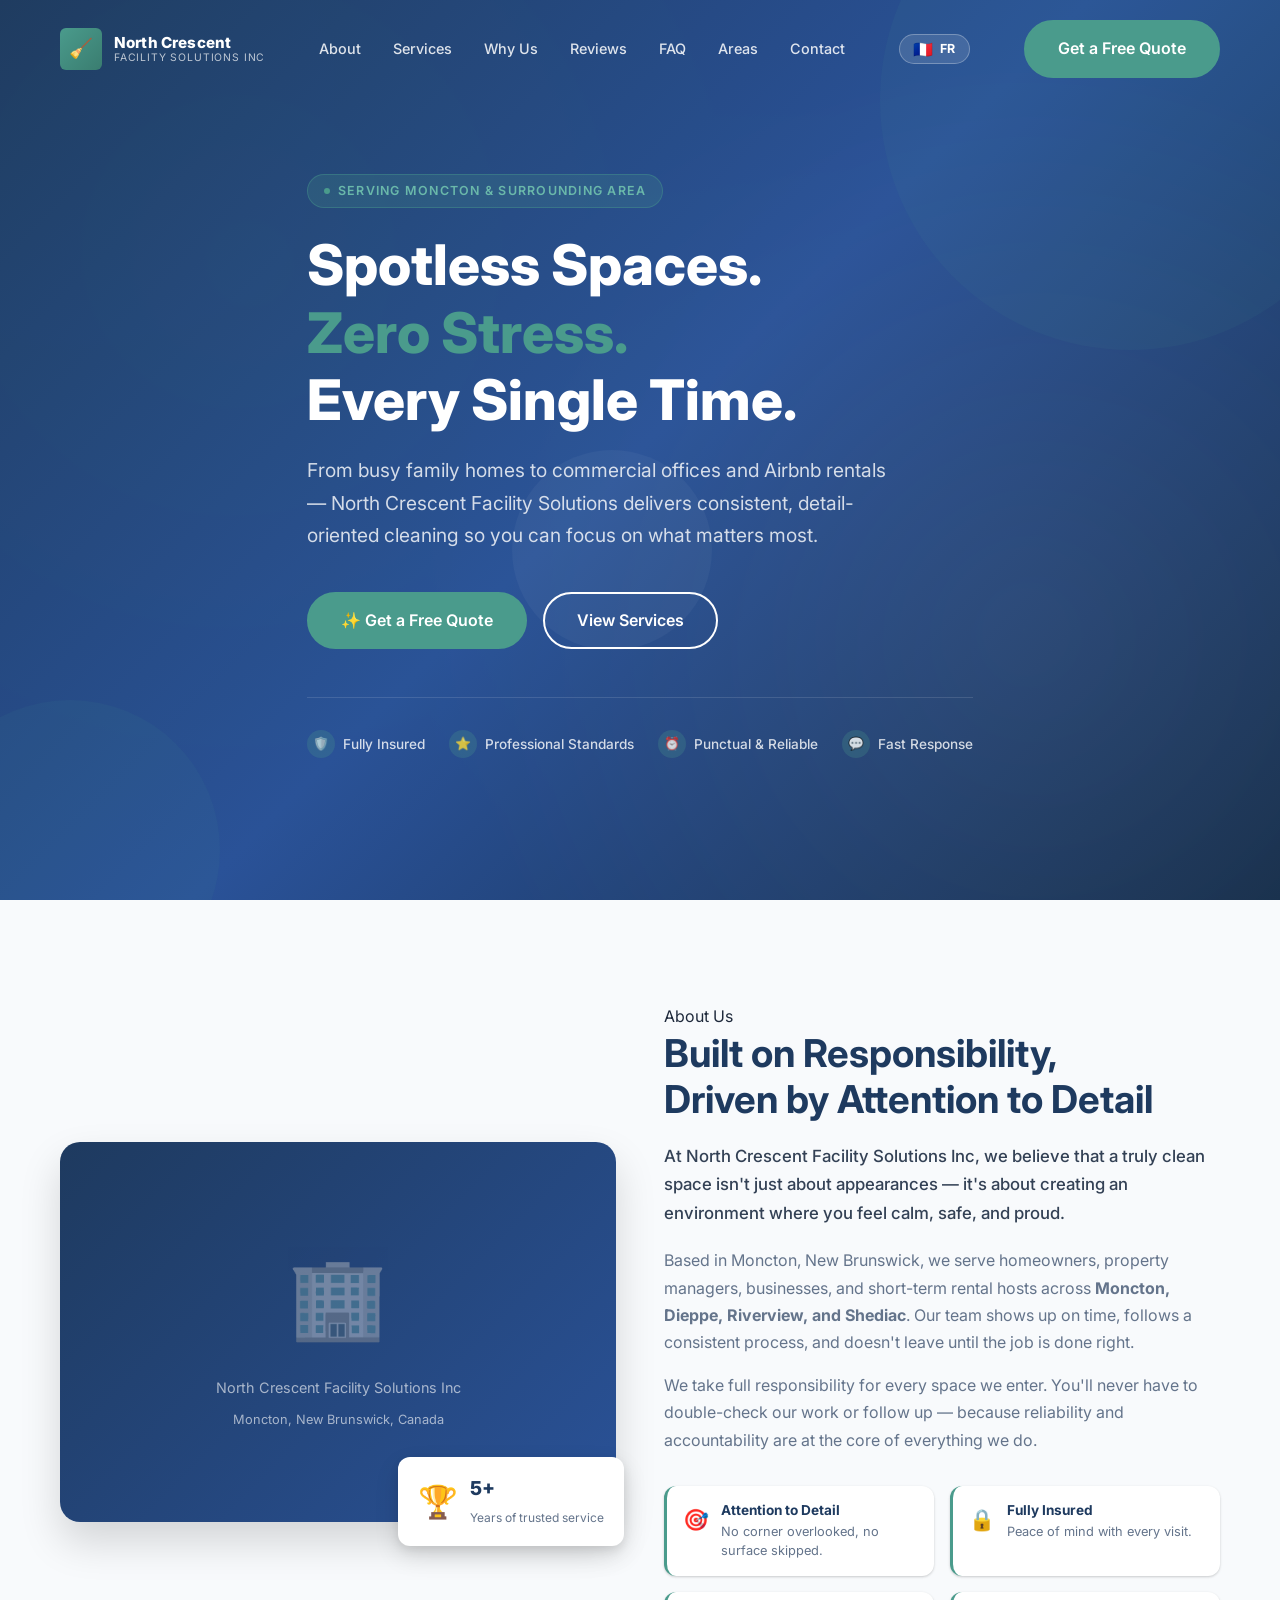
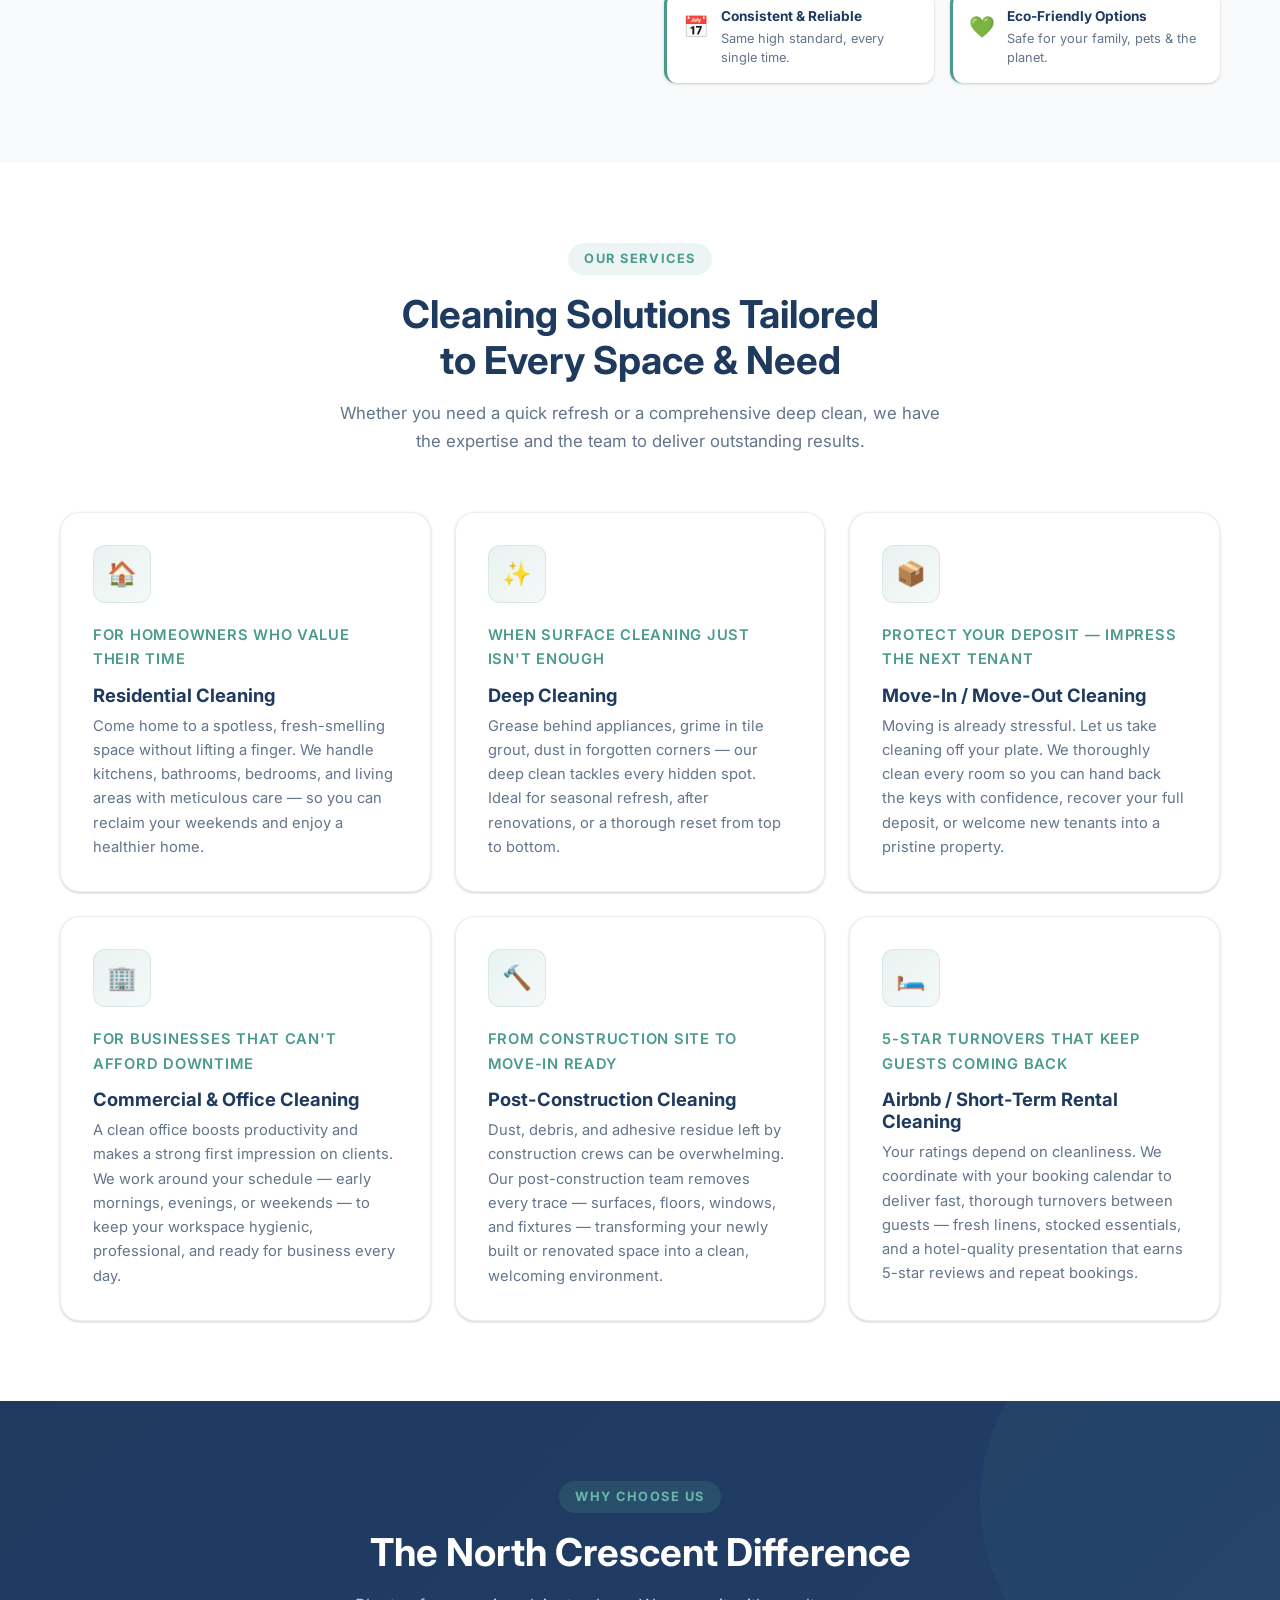
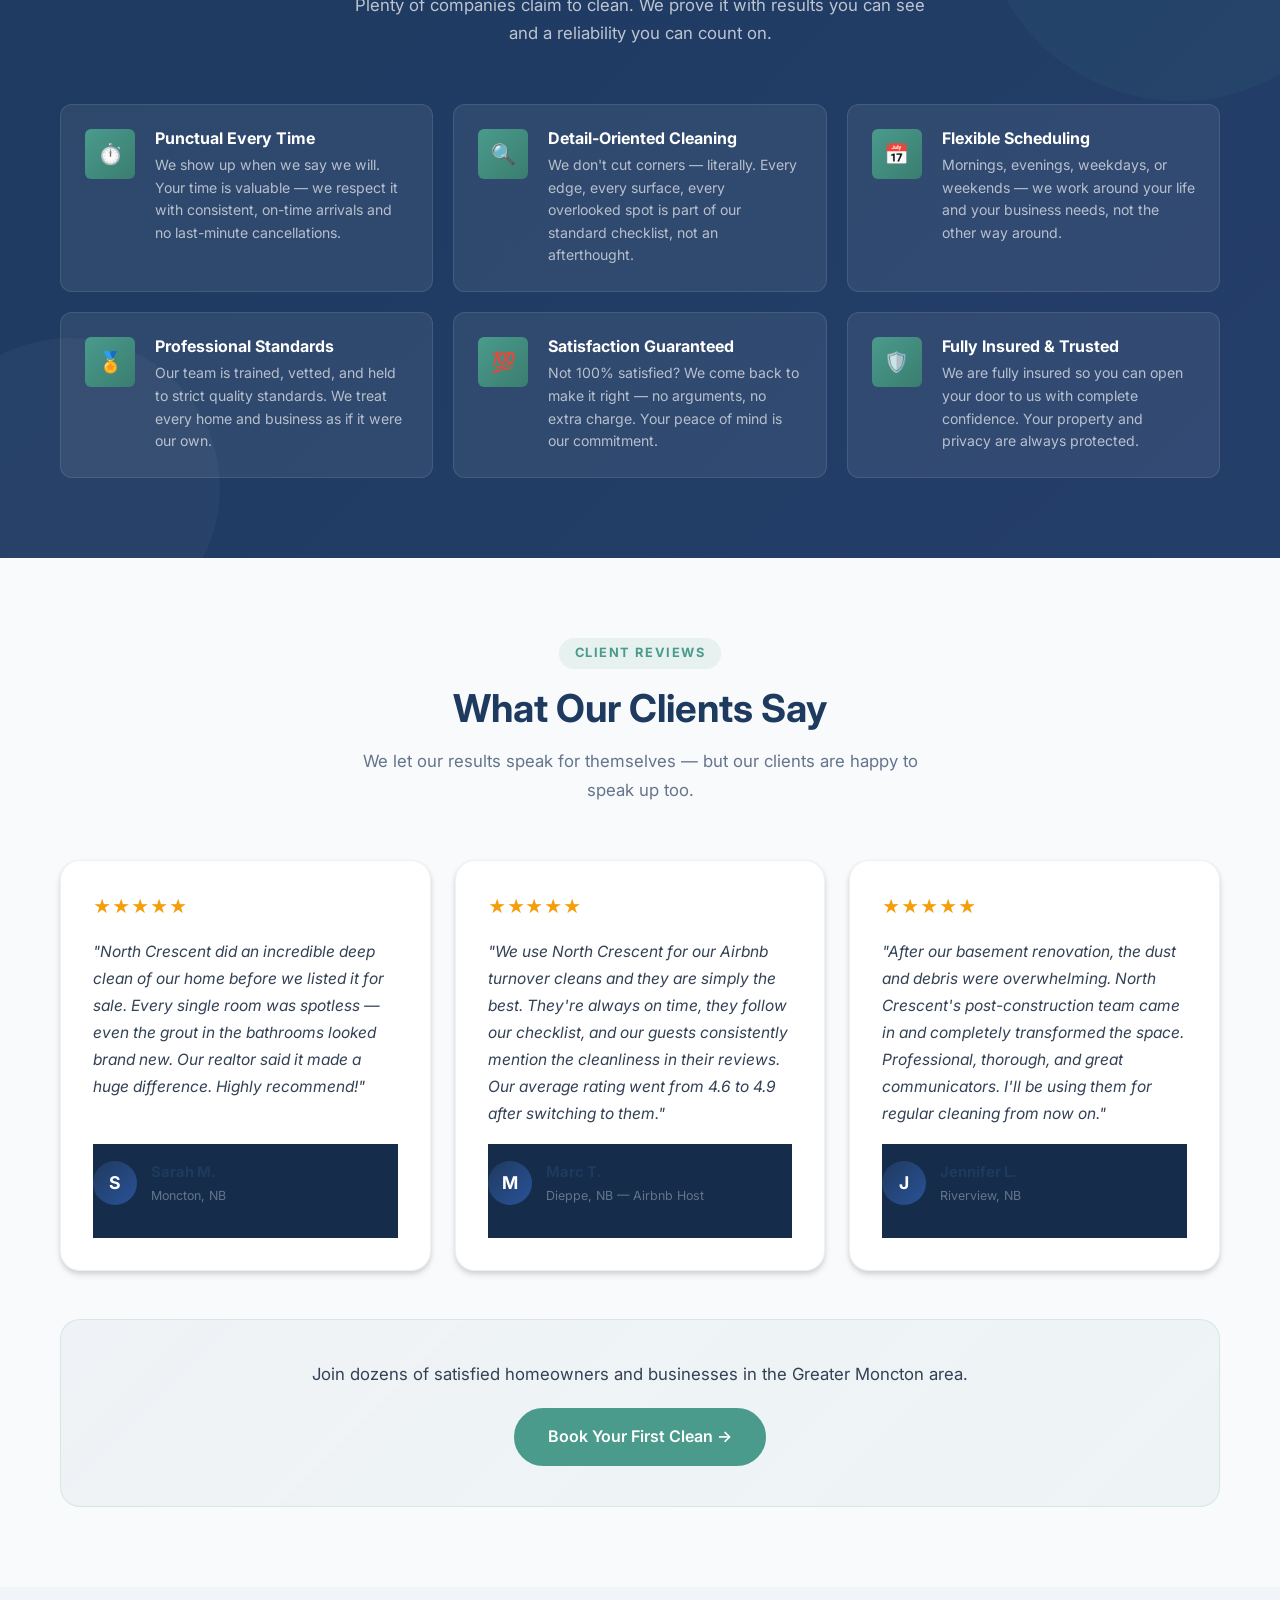
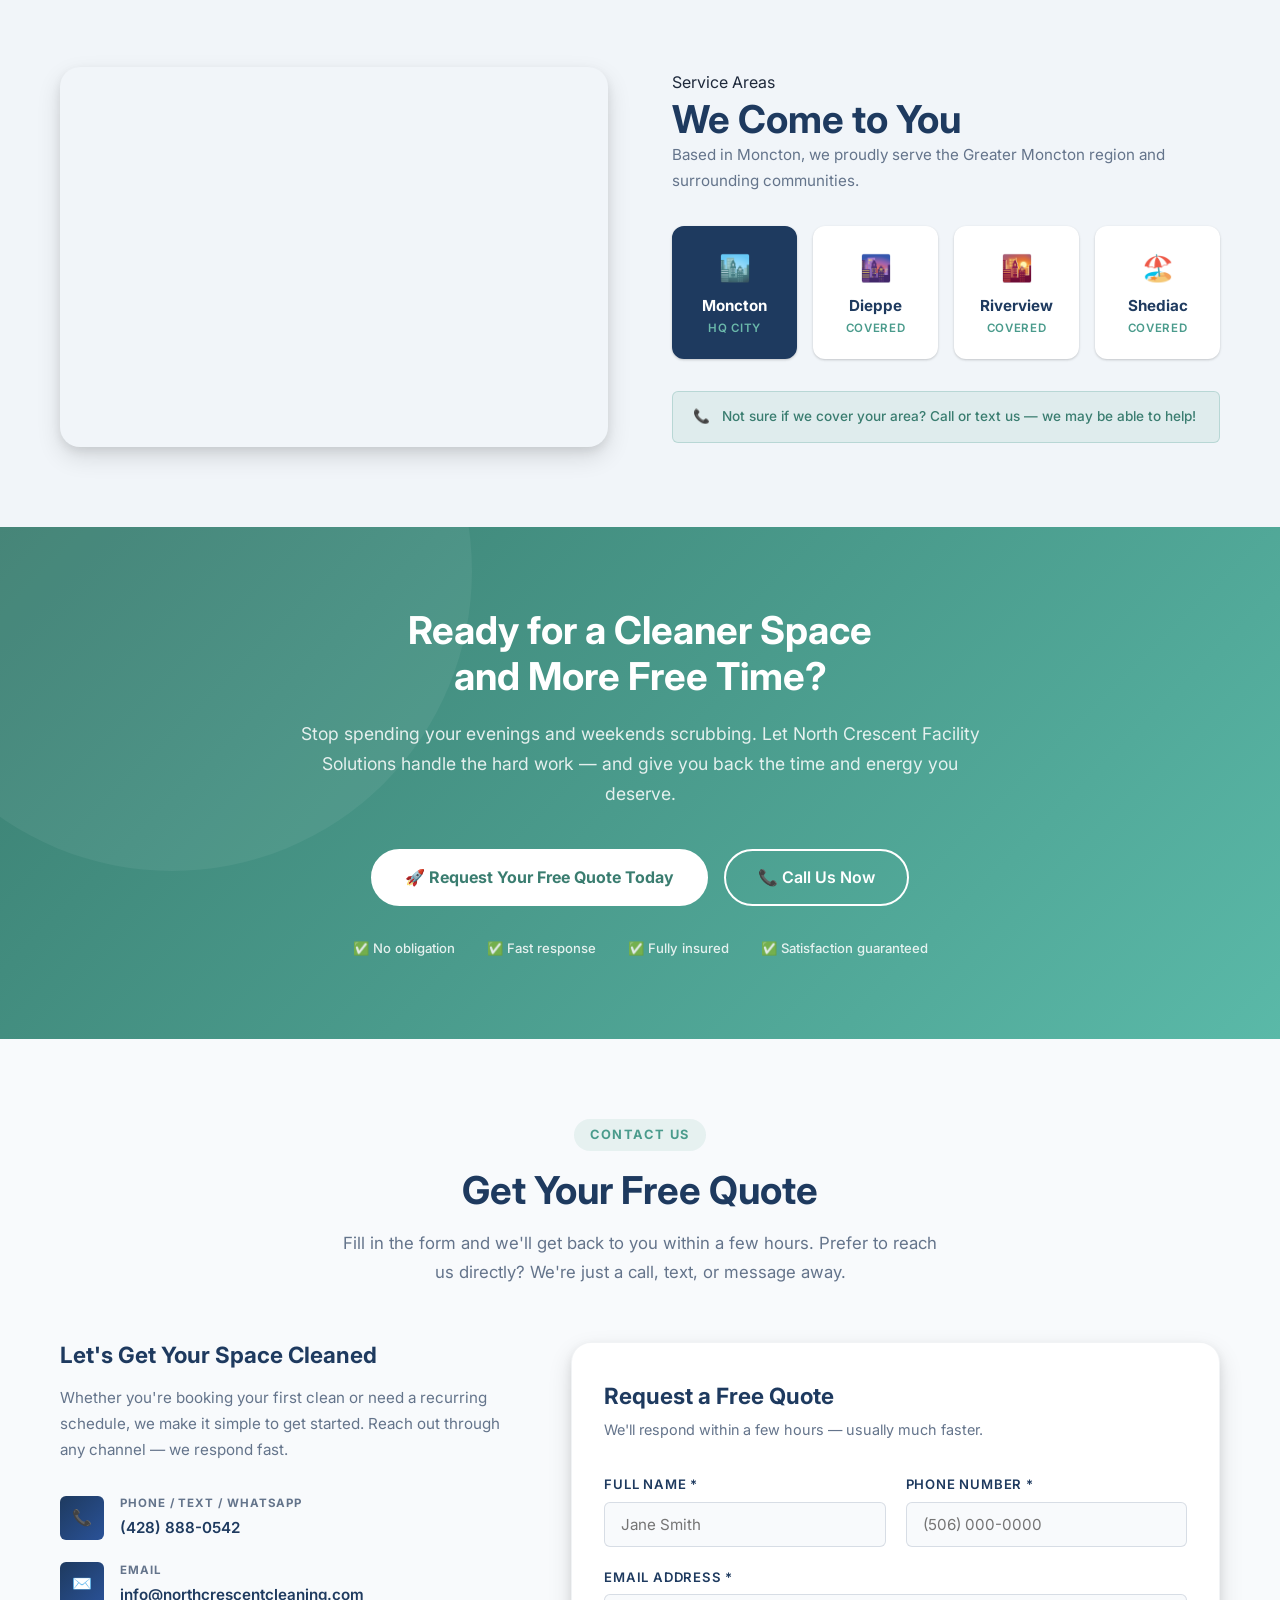
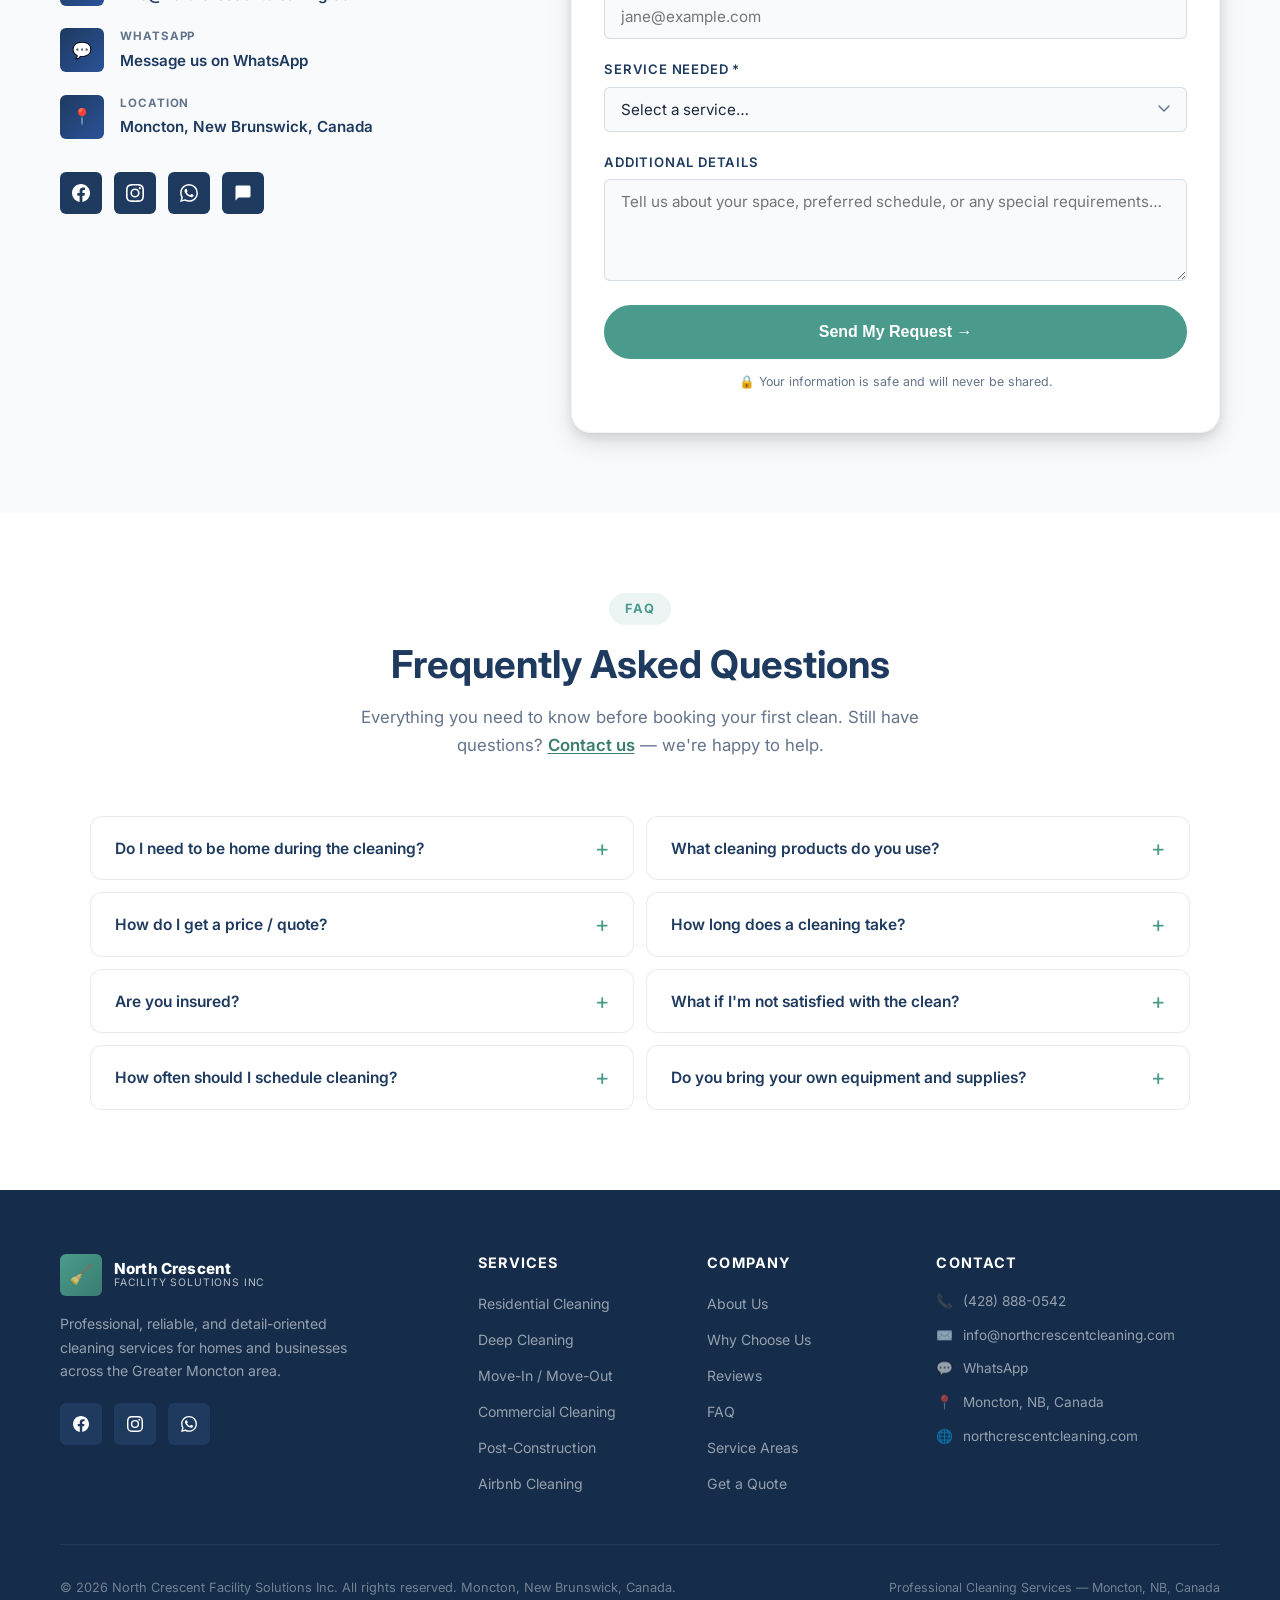
==== commit 5c69b614: "fix: validate and resolve all site errors (CSS bug, lang-btn, i18n engine, form strings, meta descri" ====
--- a/index.html
+++ b/index.html
@@ -3,7 +3,7 @@
 <head>
   <meta charset="UTF-8" />
   <meta name="viewport" content="width=device-width, initial-scale=1.0" />
-  <meta name="description" content="North Crescent Facility Solutions Inc — Professional cleaning services in Moncton, Dieppe, Riverview & Shediac, NB. Residential, commercial, deep cleaning, move-in/out, Airbnb & post-construction. Get a free quote today." />
+  <meta name="description" content="North Crescent Facility Solutions Inc — Professional cleaning in Moncton, Dieppe, Riverview & Shediac, NB. Residential, commercial & deep cleaning. Free quote." />
   <meta name="keywords" content="cleaning company Moncton, professional cleaning NB, residential cleaning Moncton, commercial cleaning Moncton, deep cleaning, move out cleaning, Airbnb cleaning, North Crescent" />
   <meta name="author" content="North Crescent Facility Solutions Inc" />
 
@@ -985,9 +985,7 @@
           </form>
 
           <div id="form-error" class="form-error" role="alert" aria-live="assertive"></div>
-          <div id="form-success" class="form-success" role="alert" aria-live="polite">
-            ✅ Thank you! We received your request and will get back to you shortly.
-          </div>
+          <div id="form-success" class="form-success" role="alert" aria-live="polite"></div>
         </div>
 
       </div>
--- a/styles.css
+++ b/styles.css
@@ -295,6 +295,49 @@
   display: none;
 }
 
+/* --- Language Toggle Button --- */
+.lang-btn {
+  display: flex;
+  align-items: center;
+  gap: 0.35rem;
+  padding: 0.38rem 0.8rem;
+  background: rgba(255, 255, 255, 0.12);
+  border: 1.5px solid rgba(255, 255, 255, 0.28);
+  border-radius: var(--radius-full);
+  color: var(--white);
+  font-size: 0.78rem;
+  font-weight: 700;
+  font-family: var(--font-primary);
+  cursor: pointer;
+  transition: var(--transition);
+  letter-spacing: 0.06em;
+  flex-shrink: 0;
+  white-space: nowrap;
+  line-height: 1;
+}
+
+.lang-btn:hover,
+.lang-btn:focus-visible {
+  background: rgba(255, 255, 255, 0.22);
+  border-color: rgba(255, 255, 255, 0.5);
+  outline: none;
+}
+
+.lang-flag {
+  font-size: 1rem;
+  line-height: 1;
+  display: inline-block;
+}
+
+.lang-btn-mobile {
+  font-size: 1rem;
+  padding: 0.55rem 1.5rem;
+  background: rgba(255, 255, 255, 0.08);
+  border-color: rgba(255, 255, 255, 0.2);
+  gap: 0.5rem;
+  margin-top: 0.25rem;
+}
+
 .hamburger {
   display: flex;
   flex-direction: column;
@@ -1214,7 +1257,6 @@
   font-weight: 500;
   font-size: 0.9rem;
 }
-}
 
 /* --- Testimonials Section --- */
 #testimonials {
@@ -1625,6 +1667,10 @@
     display: none;
   }
 
+  .lang-btn-mobile {
+    display: none;
+  }
+
   .about-grid {
     grid-template-columns: 1fr 1fr;
   }
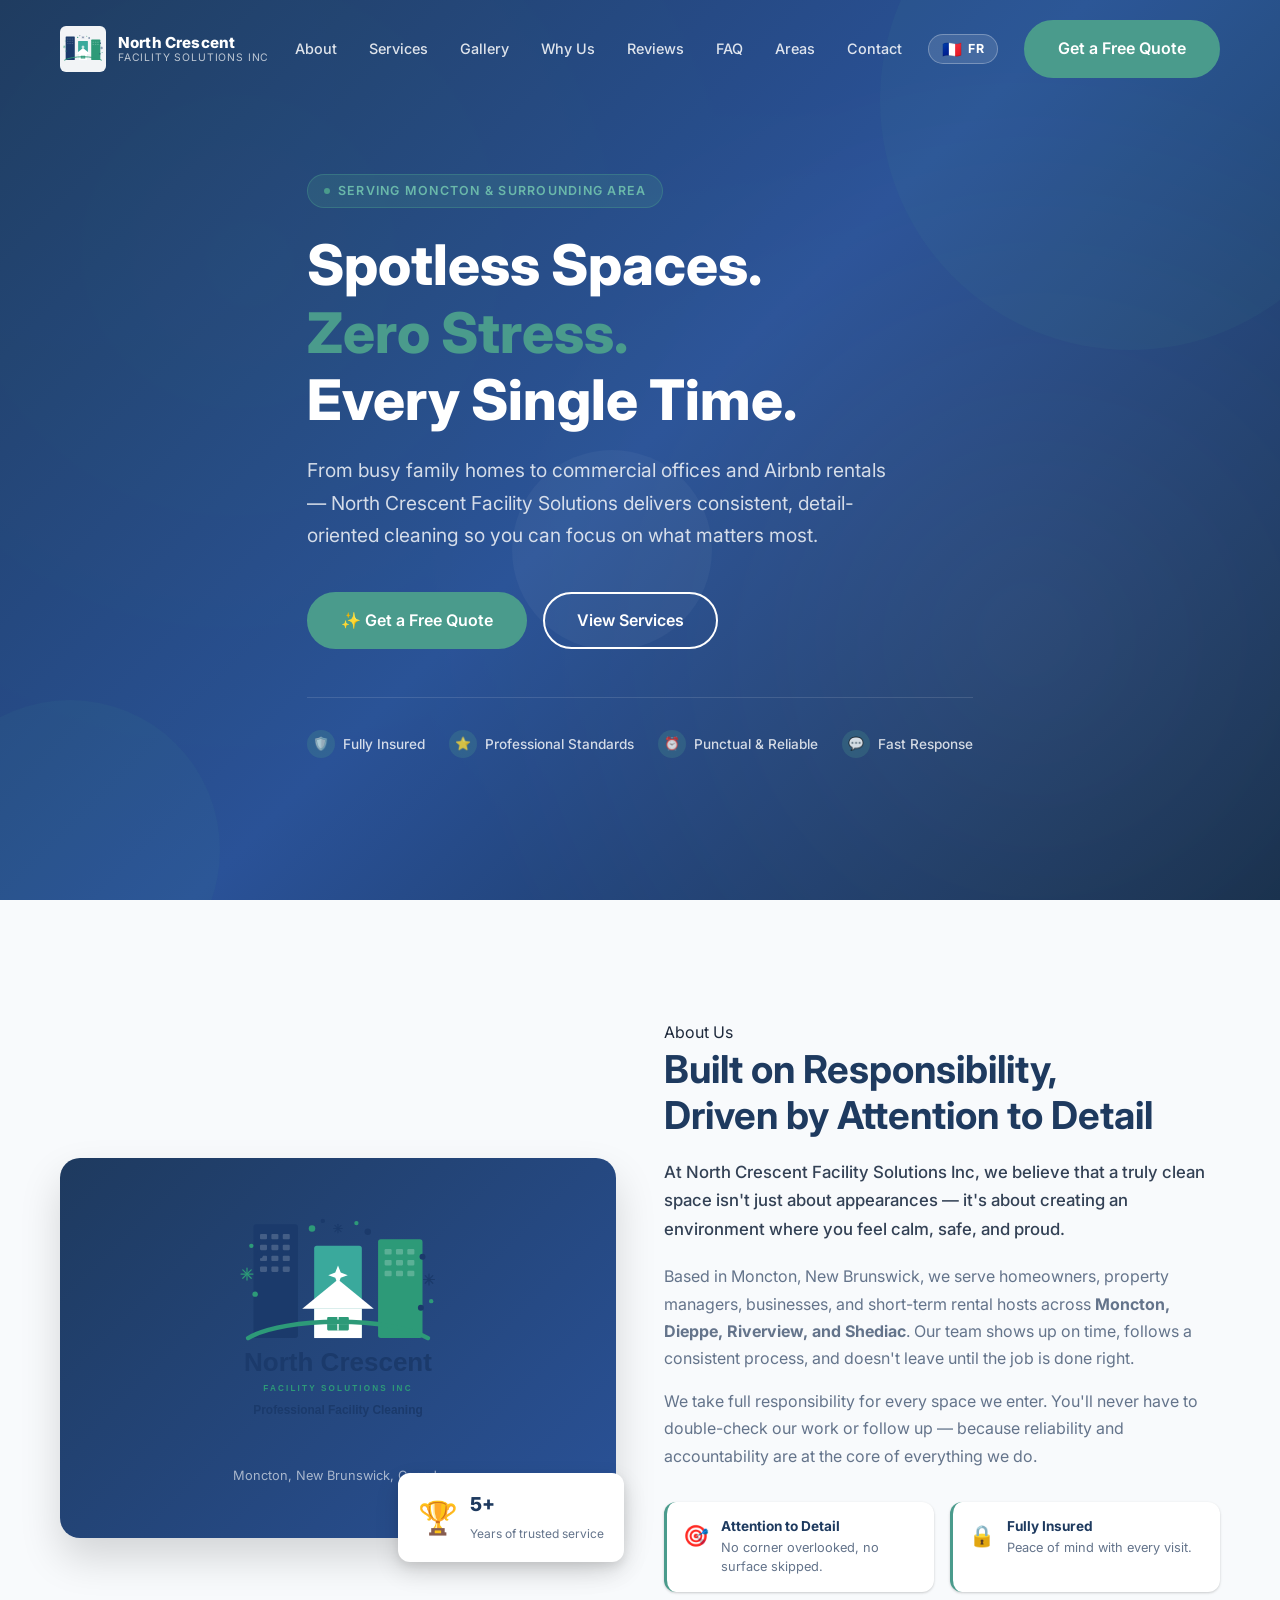
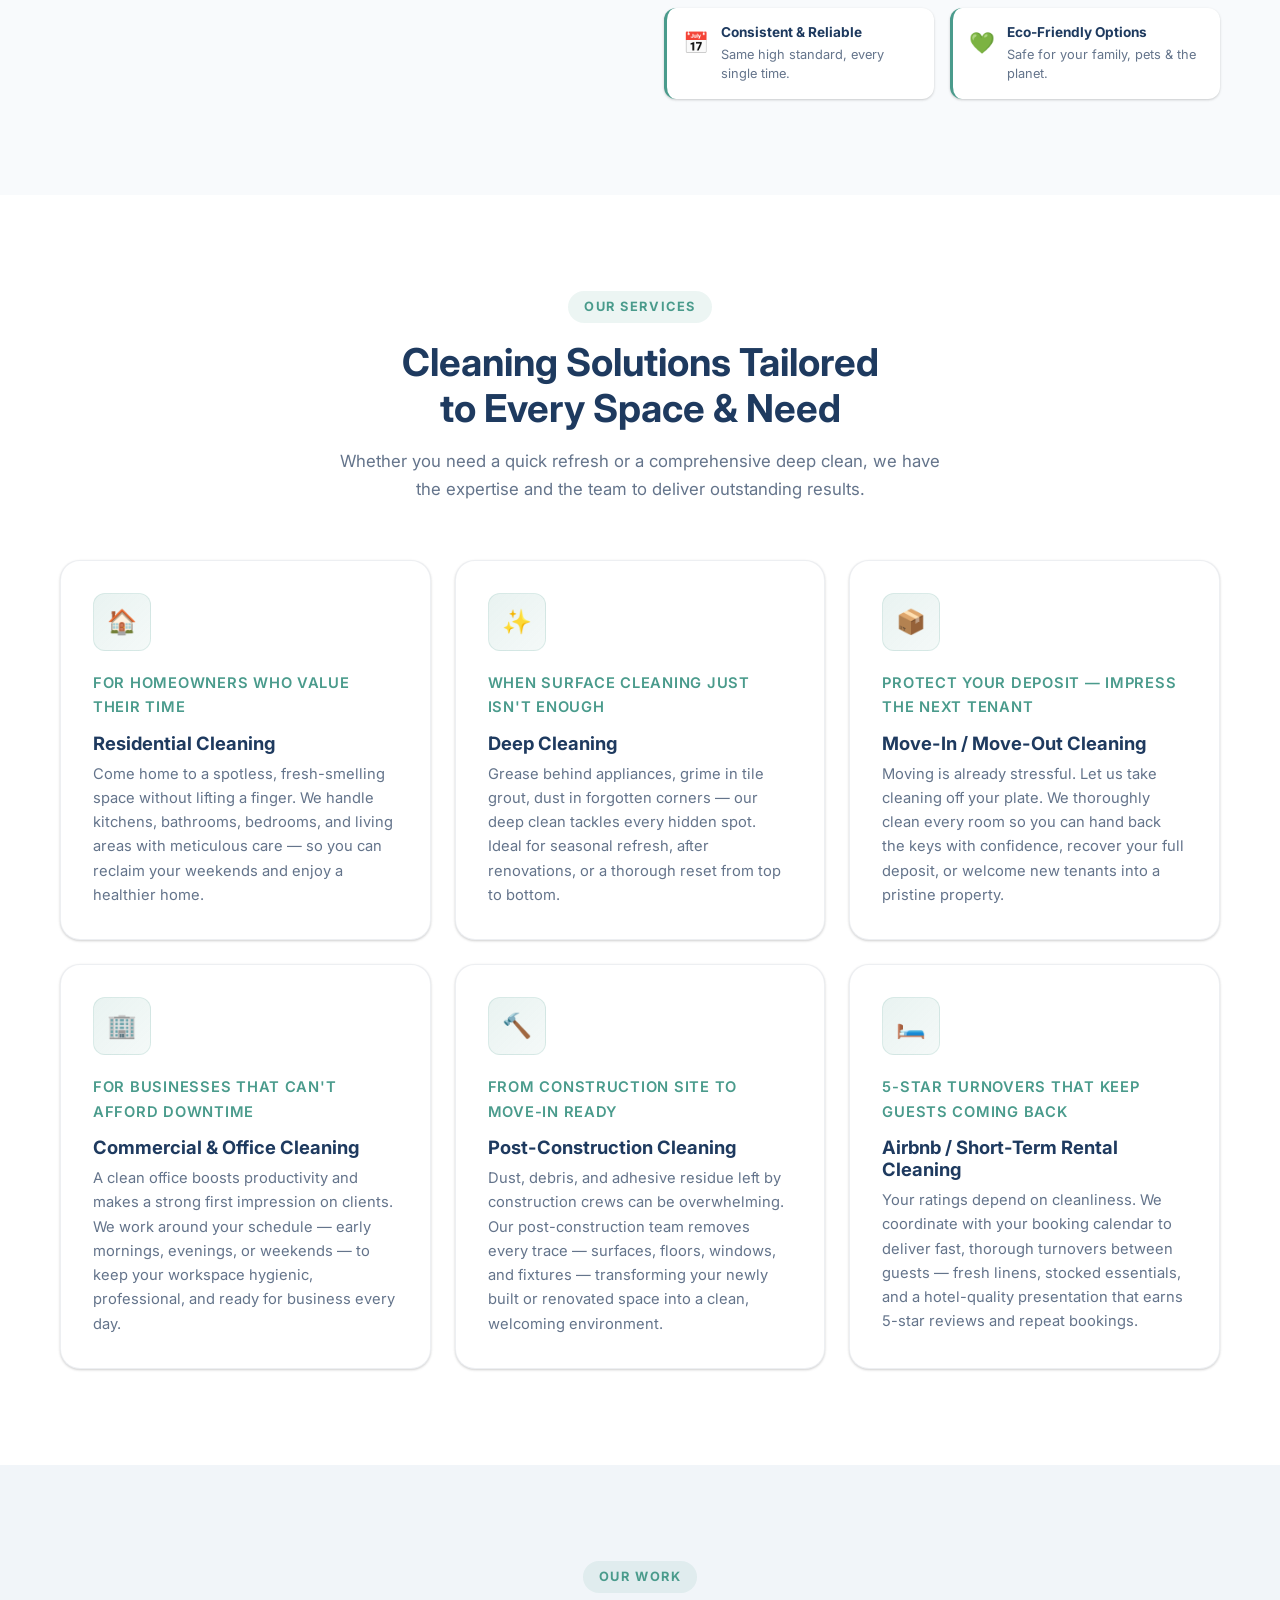
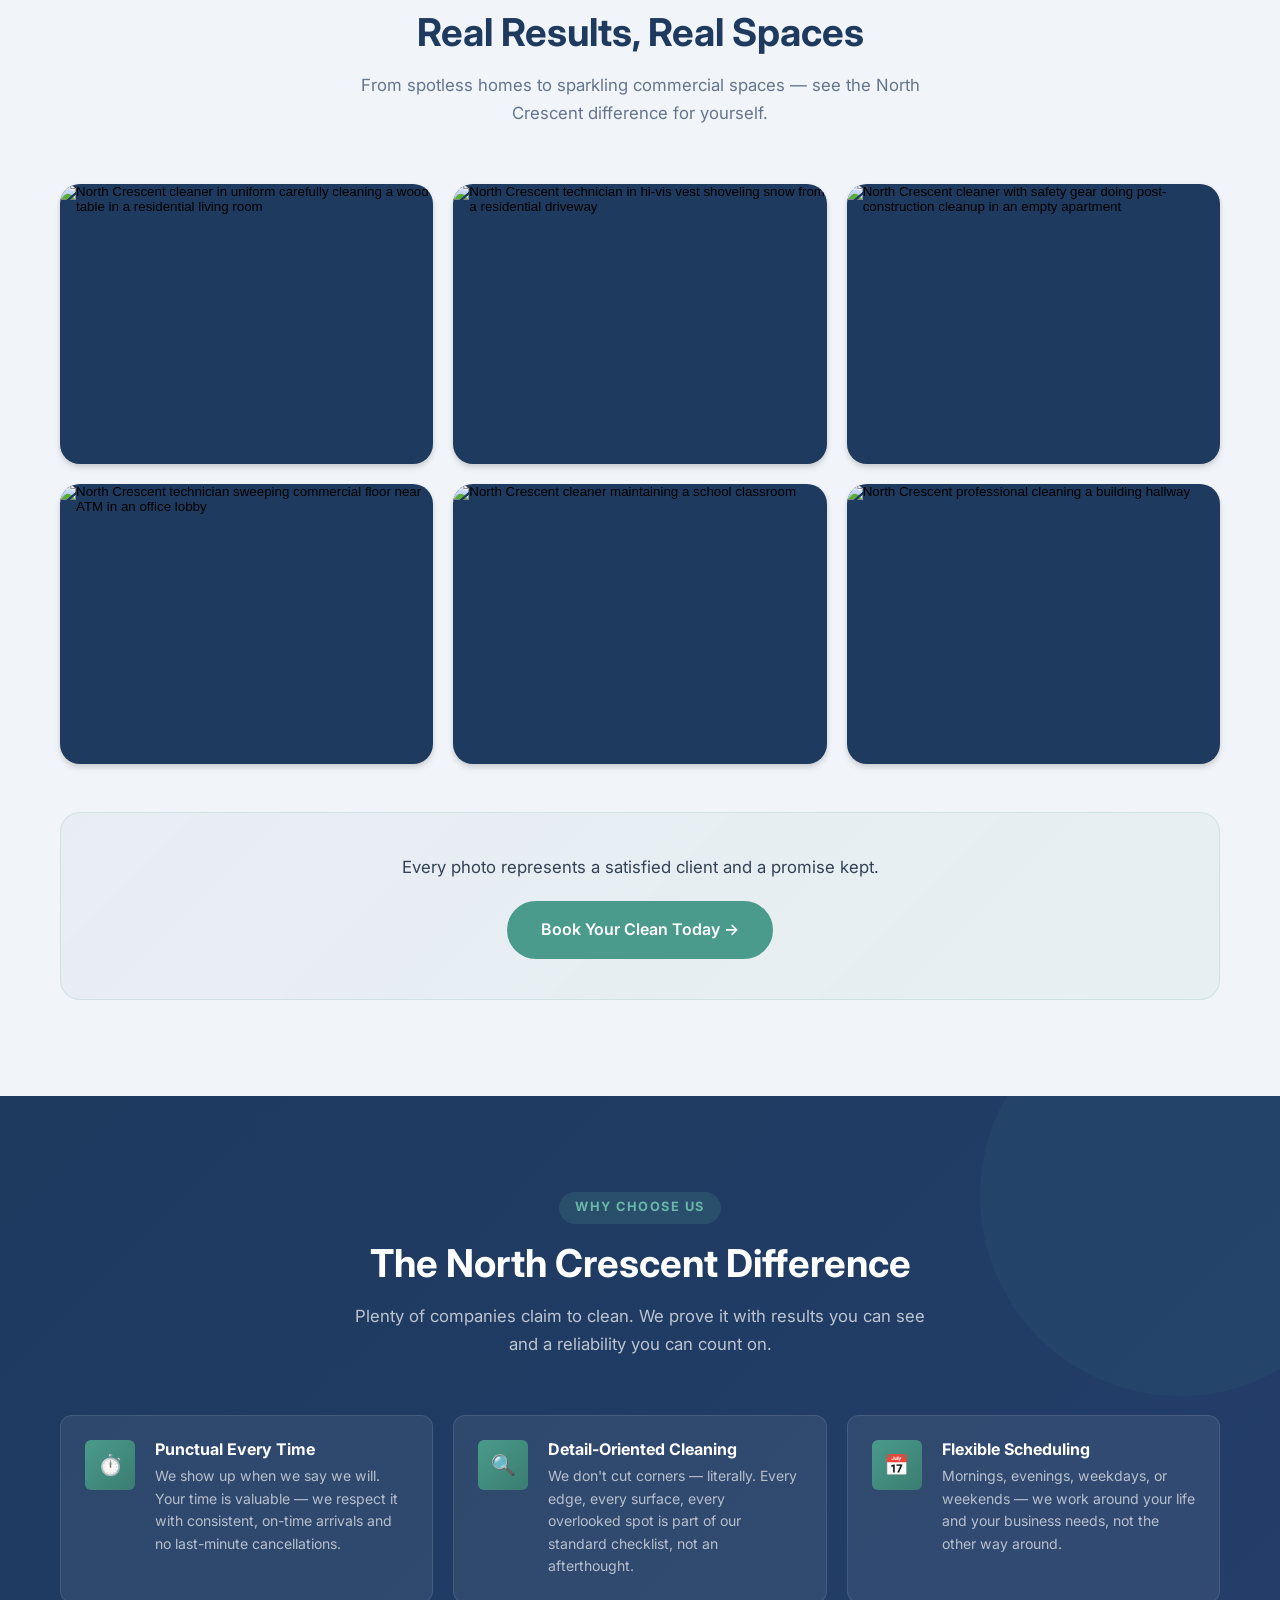
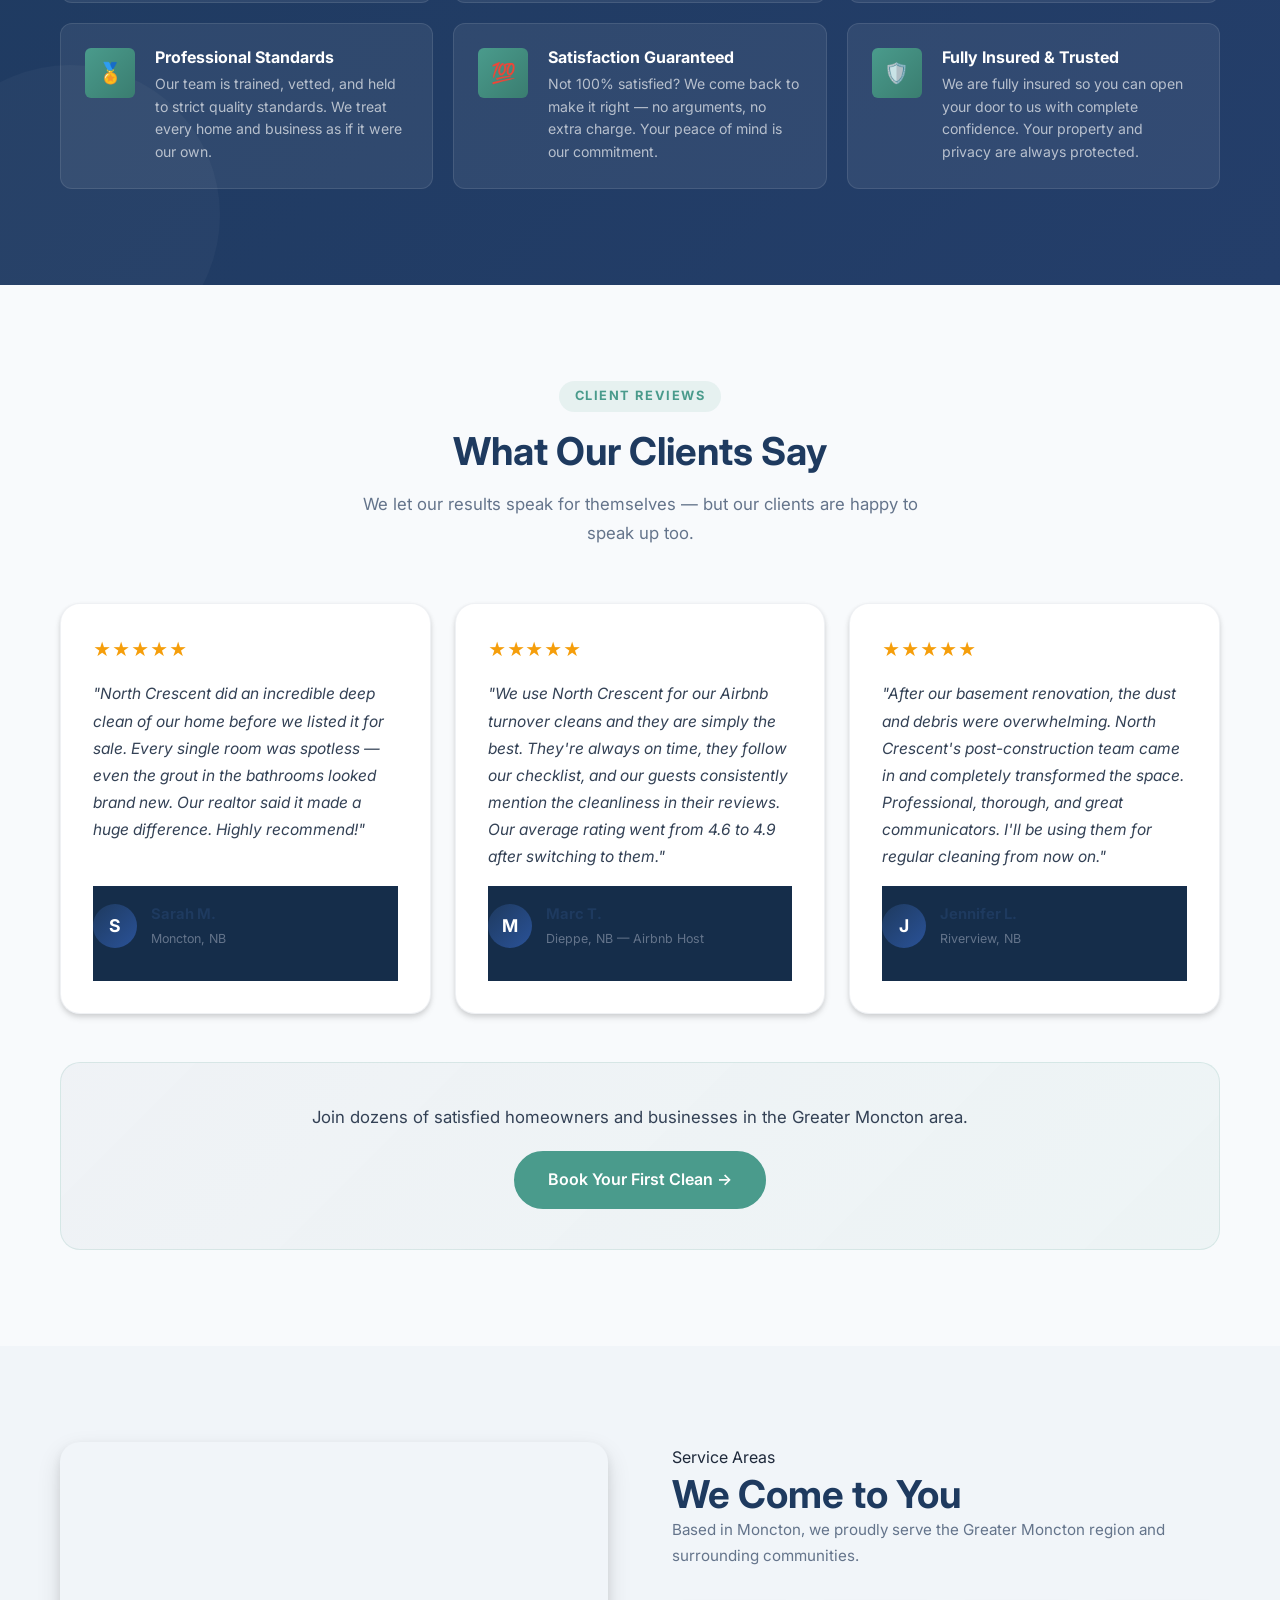
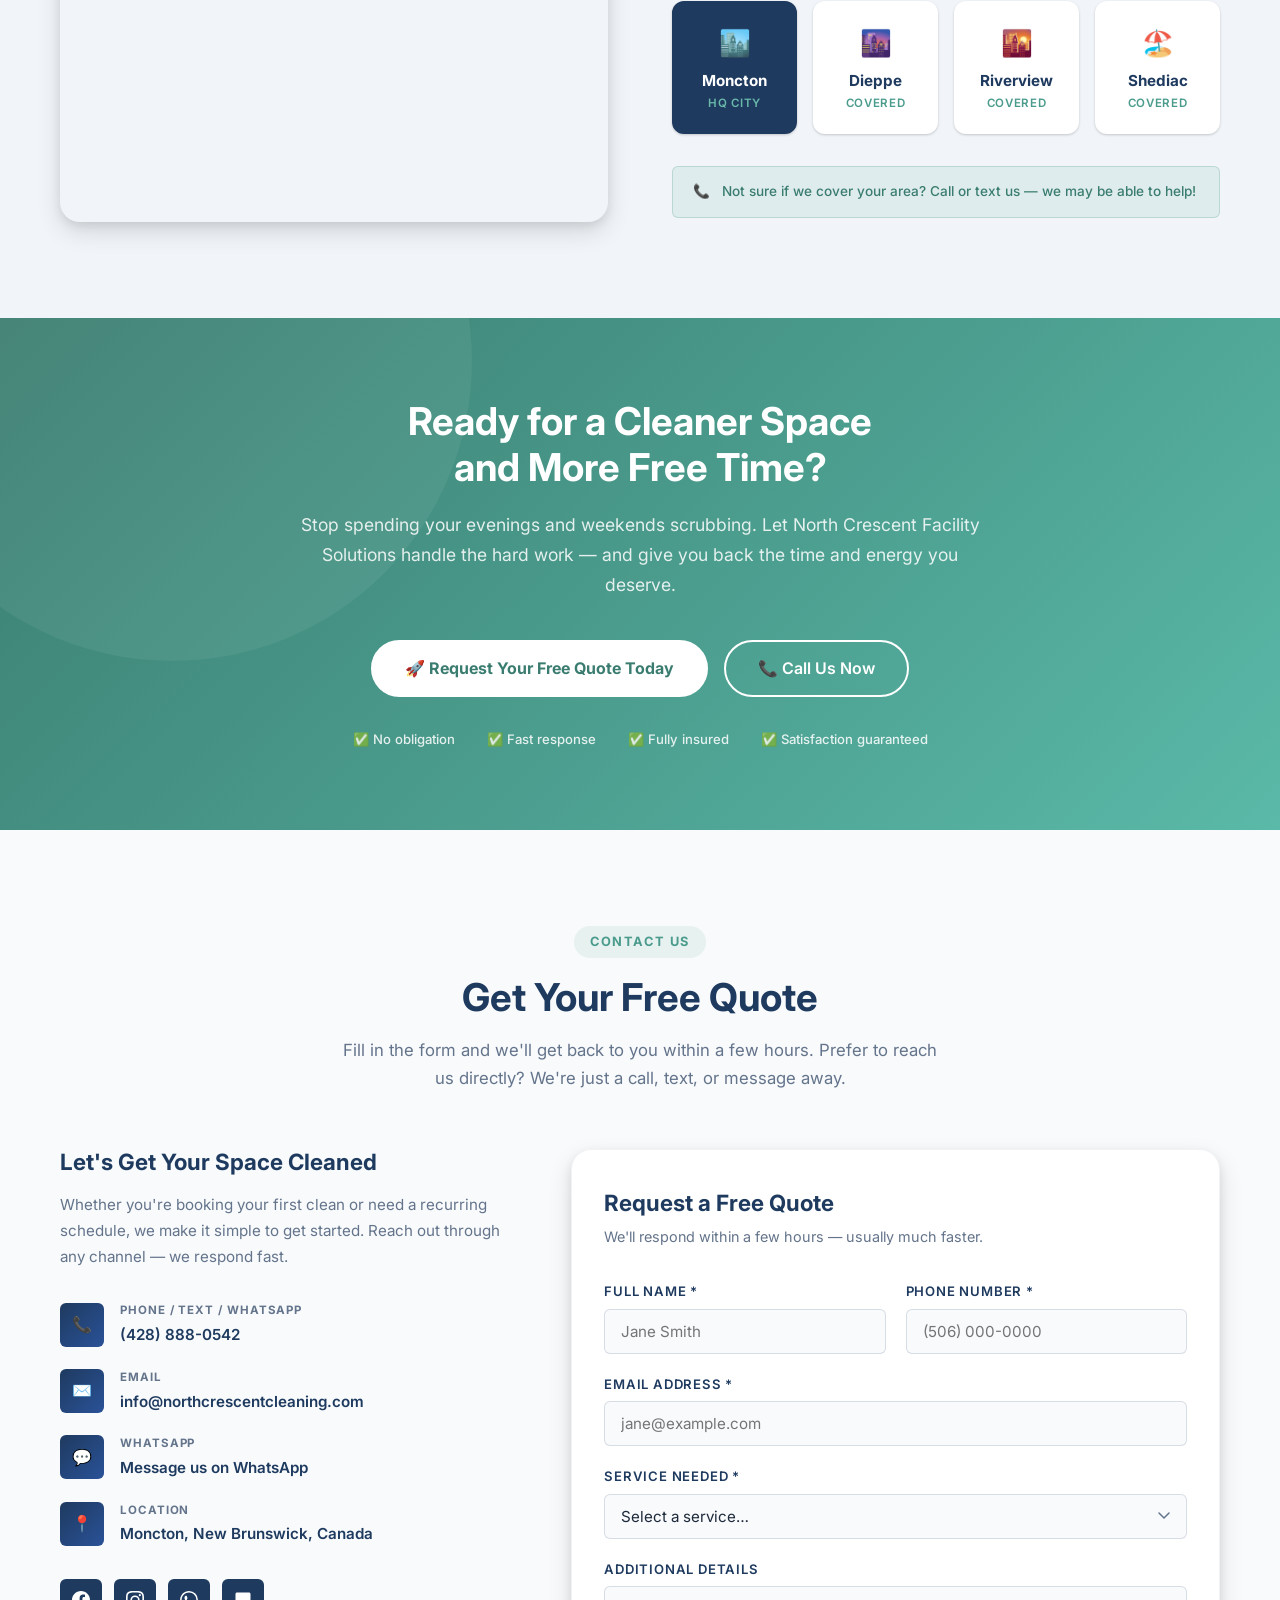
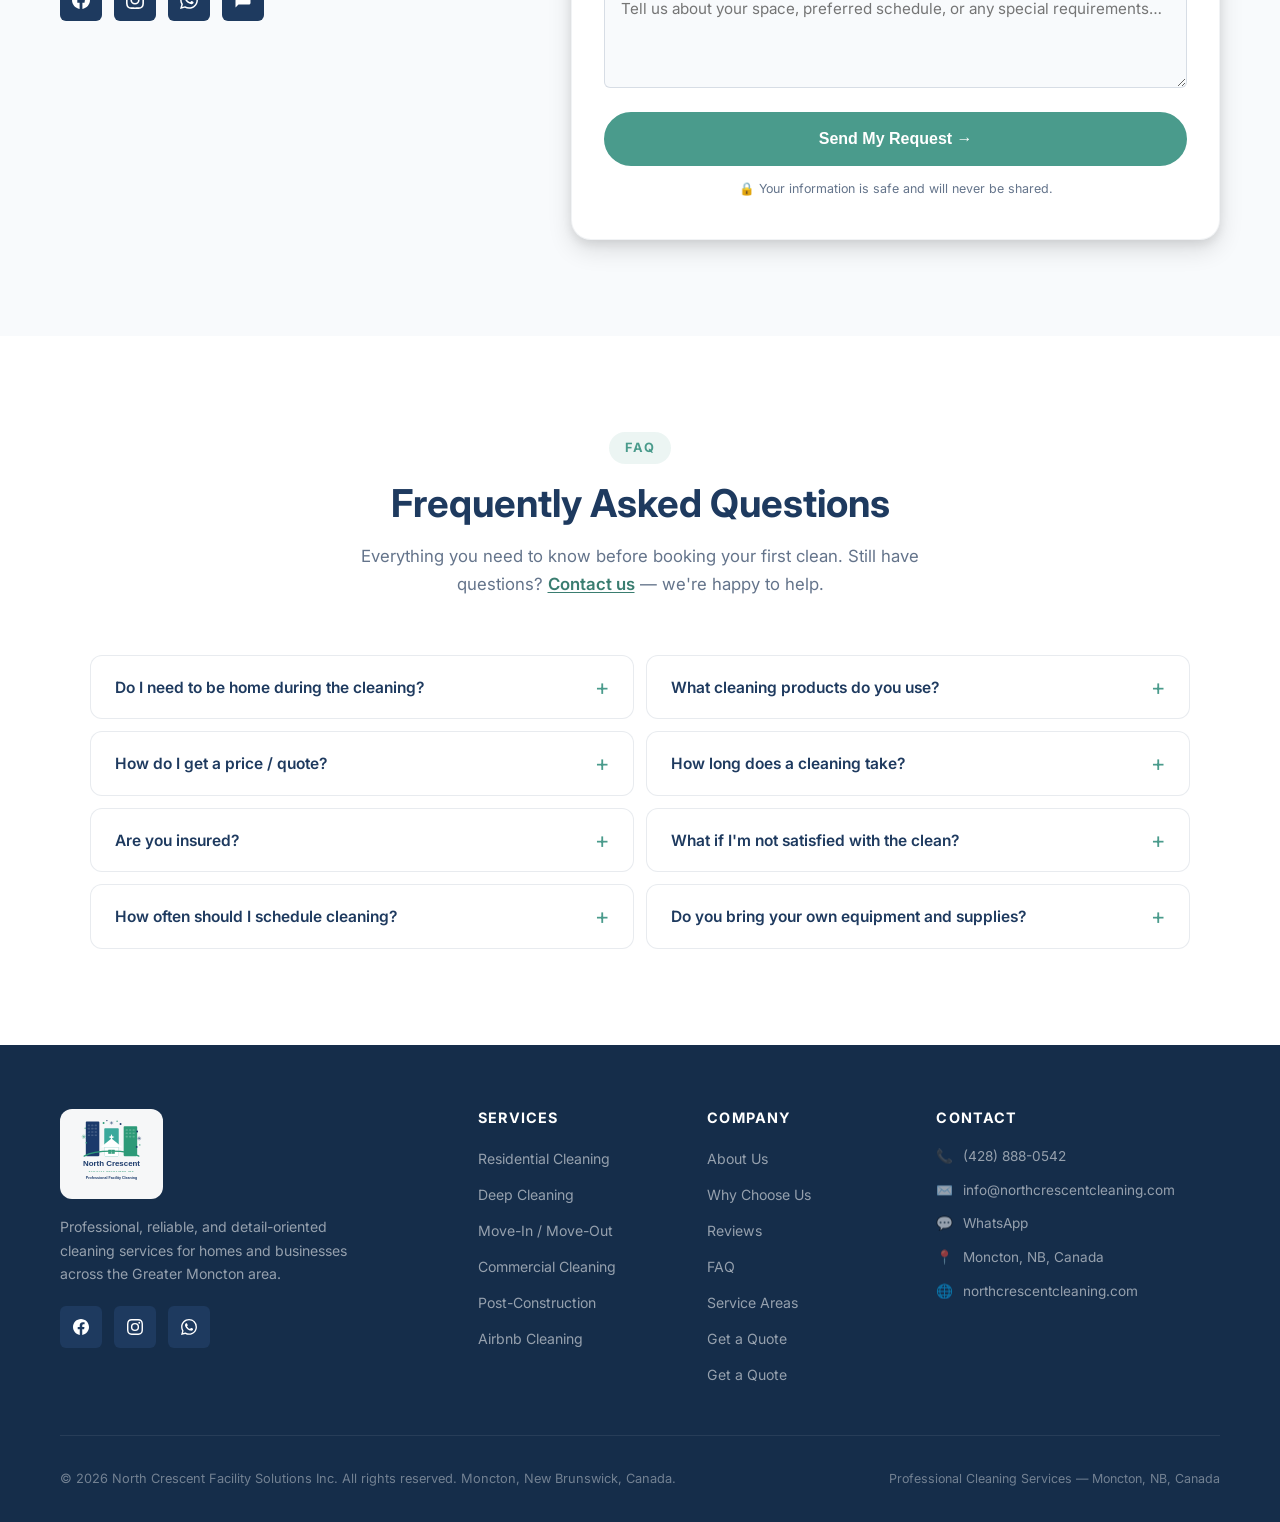
==== commit c15b5f58: "feat: integrate real logo, gallery with 6 photos, lightbox, EN/FR translations, organic spacing Co-a" ====
--- a/index.html
+++ b/index.html
@@ -193,7 +193,9 @@
   <nav id="navbar" role="navigation" aria-label="Main navigation">
     <div class="nav-container">
       <a href="#hero" class="nav-logo" aria-label="North Crescent Facility Solutions — Home">
-        <div class="nav-logo-icon" aria-hidden="true">🧹</div>
+        <span class="nav-logo-img-wrap" aria-hidden="true">
+          <img src="images/logo-icon.svg" alt="" class="nav-logo-img" width="46" height="46" />
+        </span>
         <div class="nav-logo-text">
           <span class="name">North Crescent</span>
           <span class="tagline">Facility Solutions Inc</span>
@@ -203,6 +205,7 @@
       <ul class="nav-links" role="list">
         <li><a href="#about" data-i18n="nav.about">About</a></li>
         <li><a href="#services" data-i18n="nav.services">Services</a></li>
+        <li><a href="#gallery" data-i18n="nav.gallery">Gallery</a></li>
         <li><a href="#why-us" data-i18n="nav.whyus">Why Us</a></li>
         <li><a href="#testimonials" data-i18n="nav.reviews">Reviews</a></li>
         <li><a href="#faq">FAQ</a></li>
@@ -237,6 +240,7 @@
     <button id="mobile-close" class="mobile-close" aria-label="Close menu">&times;</button>
     <a href="#about" data-i18n="mobile.about">About Us</a>
     <a href="#services" data-i18n="mobile.services">Services</a>
+    <a href="#gallery" data-i18n="mobile.gallery">Gallery</a>
     <a href="#why-us" data-i18n="mobile.whyus">Why Choose Us</a>
     <a href="#testimonials" data-i18n="mobile.reviews">Reviews</a>
     <a href="#faq">FAQ</a>
@@ -324,9 +328,8 @@
         <div class="about-visual fade-in">
           <div class="about-image-wrapper">
             <div class="about-image-placeholder">
-              <div class="big-icon" aria-hidden="true">🏢</div>
-              <p>North Crescent Facility Solutions Inc</p>
-              <p style="margin-top:0.5rem; font-size:0.8rem;">Moncton, New Brunswick, Canada</p>
+              <img src="images/logo.svg" alt="North Crescent Facility Solutions Inc" class="about-logo-img" />
+              <p style="margin-top:0.75rem; font-size:0.8rem;">Moncton, New Brunswick, Canada</p>
             </div>
           </div>
           <div class="about-badge" aria-label="5 years in business">
@@ -499,6 +502,122 @@
       </div>
     </div>
   </section>
+
+
+  <!-- ═══════════════════════════════════════
+       GALLERY SECTION
+  ═══════════════════════════════════════ -->
+  <section id="gallery" class="section-padding" aria-labelledby="gallery-heading">
+    <div class="container">
+
+      <header class="section-header fade-in">
+        <span class="section-label" data-i18n="gallery.label">Our Work</span>
+        <h2 id="gallery-heading" data-i18n="gallery.heading">Real Results, Real Spaces</h2>
+        <p data-i18n="gallery.subheading">
+          From spotless homes to sparkling commercial spaces — see the North Crescent
+          difference for yourself.
+        </p>
+      </header>
+
+      <div class="gallery-grid">
+
+        <button class="gallery-item fade-in fade-in-delay-1"
+          aria-label="Residential cleaning service"
+          data-caption-en="Residential Cleaning — Moncton, NB"
+          data-caption-fr="Nettoyage résidentiel — Moncton, NB">
+          <img src="https://github.com/user-attachments/assets/294f01fd-595b-4333-bc6a-5370b87056da"
+            alt="North Crescent cleaner in uniform carefully cleaning a wood table in a residential living room"
+            loading="lazy" />
+          <div class="gallery-overlay" aria-hidden="true">
+            <span class="gallery-cat" data-i18n="gallery.cat1">Residential</span>
+            <p class="gallery-caption" data-i18n="gallery.cap1">Residential Cleaning — Moncton, NB</p>
+          </div>
+        </button>
+
+        <button class="gallery-item fade-in fade-in-delay-2"
+          aria-label="Snow removal service"
+          data-caption-en="Snow Removal — Residential Exterior"
+          data-caption-fr="Déneigement — Extérieur résidentiel">
+          <img src="https://github.com/user-attachments/assets/76120ebd-33f7-4467-ae15-8635f428c2ec"
+            alt="North Crescent technician in hi-vis vest shoveling snow from a residential driveway"
+            loading="lazy" />
+          <div class="gallery-overlay" aria-hidden="true">
+            <span class="gallery-cat" data-i18n="gallery.cat2">Exterior</span>
+            <p class="gallery-caption" data-i18n="gallery.cap2">Snow Removal — Residential Exterior</p>
+          </div>
+        </button>
+
+        <button class="gallery-item fade-in fade-in-delay-3"
+          aria-label="Post-construction cleaning"
+          data-caption-en="Post-Construction Cleaning — New Build"
+          data-caption-fr="Nettoyage après construction — Nouvelle construction">
+          <img src="https://github.com/user-attachments/assets/9d3c9b35-89df-4924-aa4d-8a9be9cdfe25"
+            alt="North Crescent cleaner with safety gear doing post-construction cleanup in an empty apartment"
+            loading="lazy" />
+          <div class="gallery-overlay" aria-hidden="true">
+            <span class="gallery-cat" data-i18n="gallery.cat3">Post-Construction</span>
+            <p class="gallery-caption" data-i18n="gallery.cap3">Post-Construction Cleaning — New Build</p>
+          </div>
+        </button>
+
+        <button class="gallery-item fade-in fade-in-delay-1"
+          aria-label="Commercial floor cleaning"
+          data-caption-en="Commercial Cleaning — Office &amp; Retail"
+          data-caption-fr="Nettoyage commercial — Bureau et commerce">
+          <img src="https://github.com/user-attachments/assets/e766382a-0493-4d5c-aebc-8e5688e08a5f"
+            alt="North Crescent technician sweeping commercial floor near ATM in an office lobby"
+            loading="lazy" />
+          <div class="gallery-overlay" aria-hidden="true">
+            <span class="gallery-cat" data-i18n="gallery.cat4">Commercial</span>
+            <p class="gallery-caption" data-i18n="gallery.cap4">Commercial Cleaning — Office &amp; Retail</p>
+          </div>
+        </button>
+
+        <button class="gallery-item fade-in fade-in-delay-2"
+          aria-label="School and institutional cleaning"
+          data-caption-en="Institutional Cleaning — School &amp; Public Spaces"
+          data-caption-fr="Nettoyage institutionnel — École et espaces publics">
+          <img src="https://github.com/user-attachments/assets/f96bff2a-88e7-4390-9bc9-2f201469e447"
+            alt="North Crescent cleaner maintaining a school classroom"
+            loading="lazy" />
+          <div class="gallery-overlay" aria-hidden="true">
+            <span class="gallery-cat" data-i18n="gallery.cat5">Institutional</span>
+            <p class="gallery-caption" data-i18n="gallery.cap5">Institutional Cleaning — School &amp; Public Spaces</p>
+          </div>
+        </button>
+
+        <button class="gallery-item fade-in fade-in-delay-3"
+          aria-label="Building hallway cleaning"
+          data-caption-en="Professional Hallway &amp; Common Area Cleaning"
+          data-caption-fr="Nettoyage professionnel des couloirs et aires communes">
+          <img src="https://github.com/user-attachments/assets/e68def47-25eb-40d9-91e7-8fc14aa99033"
+            alt="North Crescent professional cleaning a building hallway"
+            loading="lazy" />
+          <div class="gallery-overlay" aria-hidden="true">
+            <span class="gallery-cat" data-i18n="gallery.cat6">Building Services</span>
+            <p class="gallery-caption" data-i18n="gallery.cap6">Professional Hallway &amp; Common Area Cleaning</p>
+          </div>
+        </button>
+
+      </div>
+
+      <div class="gallery-cta fade-in">
+        <p data-i18n="gallery.ctaText">Every photo represents a satisfied client and a promise kept.</p>
+        <a href="#contact" class="btn btn-primary" data-i18n="gallery.ctaBtn">Book Your Clean Today →</a>
+      </div>
+
+    </div>
+  </section>
+
+  <!-- Gallery Lightbox -->
+  <div id="gallery-lightbox" class="gallery-lightbox" role="dialog" aria-modal="true" aria-label="Image viewer" hidden>
+    <div class="gallery-lb-backdrop"></div>
+    <div class="gallery-lb-content">
+      <button id="gallery-lb-close" class="gallery-lb-close" aria-label="Close image viewer">&times;</button>
+      <img id="gallery-lb-img" src="" alt="" class="gallery-lb-img" />
+      <p id="gallery-lb-caption" class="gallery-lb-caption"></p>
+    </div>
+  </div>
 
 
   <!-- ═══════════════════════════════════════
@@ -1138,12 +1257,8 @@
 
         <!-- Brand -->
         <div class="footer-brand">
-          <a href="#hero" class="nav-logo" aria-label="North Crescent Facility Solutions — Home">
-            <div class="nav-logo-icon" aria-hidden="true">🧹</div>
-            <div class="nav-logo-text">
-              <span class="name">North Crescent</span>
-              <span class="tagline">Facility Solutions Inc</span>
-            </div>
+          <a href="#hero" aria-label="North Crescent Facility Solutions — Home">
+            <img src="images/logo.svg" alt="North Crescent Facility Solutions Inc" class="footer-logo-img" />
           </a>
           <p>
             Professional, reliable, and detail-oriented cleaning services
@@ -1183,6 +1298,7 @@
           <ul role="list">
             <li><a href="#about">About Us</a></li>
             <li><a href="#why-us">Why Choose Us</a></li>
+            <li><a href="#gallery" data-i18n="footer.gallery">Gallery</a></li>
             <li><a href="#testimonials">Reviews</a></li>
             <li><a href="#faq">FAQ</a></li>
             <li><a href="#service-areas">Service Areas</a></li>
--- a/styles.css
+++ b/styles.css
@@ -108,7 +108,7 @@
 }
 
 .section-padding {
-  padding: 5rem 0;
+  padding: clamp(4rem, 8vw, 6rem) 0;
 }
 
 .section-header {
@@ -225,16 +225,25 @@
   text-decoration: none;
 }
 
-.nav-logo-icon {
-  width: 42px;
-  height: 42px;
-  background: linear-gradient(135deg, var(--teal), var(--teal-dark));
+/* Replaced .nav-logo-icon emoji with real SVG logo */
+.nav-logo-img-wrap {
+  width: 46px;
+  height: 46px;
+  background: rgba(255, 255, 255, 0.94);
   border-radius: var(--radius-sm);
   display: flex;
   align-items: center;
   justify-content: center;
-  font-size: 1.2rem;
   flex-shrink: 0;
+  padding: 3px;
+  overflow: hidden;
+}
+
+.nav-logo-img {
+  width: 100%;
+  height: 100%;
+  object-fit: contain;
+  display: block;
 }
 
 .nav-logo-text {
@@ -1734,3 +1743,220 @@
   outline: 3px solid var(--teal);
   outline-offset: 2px;
 }
+
+/* ─────────────────────────────────────────────
+   About Section — real logo image
+───────────────────────────────────────────── */
+.about-logo-img {
+  max-width: 260px;
+  width: 100%;
+  height: auto;
+  display: block;
+  margin: 0 auto;
+}
+
+/* ─────────────────────────────────────────────
+   Footer — full logo image
+───────────────────────────────────────────── */
+.footer-logo-img {
+  display: block;
+  height: 90px;
+  width: auto;
+  background: rgba(255, 255, 255, 0.96);
+  border-radius: var(--radius-md);
+  padding: 0.5rem 0.75rem;
+  margin-bottom: 1rem;
+  object-fit: contain;
+}
+
+/* ─────────────────────────────────────────────
+   Gallery Section
+───────────────────────────────────────────── */
+#gallery {
+  background: var(--light-gray);
+}
+
+.gallery-grid {
+  display: grid;
+  grid-template-columns: repeat(auto-fill, minmax(min(100%, 320px), 1fr));
+  gap: 1.25rem;
+  margin-bottom: 3rem;
+}
+
+.gallery-item {
+  position: relative;
+  border-radius: var(--radius-lg);
+  overflow: hidden;
+  cursor: pointer;
+  background: var(--dark-blue);
+  border: none;
+  padding: 0;
+  display: block;
+  aspect-ratio: 4 / 3;
+  box-shadow: var(--shadow-md);
+  transition: transform 0.3s ease, box-shadow 0.3s ease;
+  text-align: left;
+}
+
+.gallery-item:hover,
+.gallery-item:focus-visible {
+  transform: translateY(-5px) scale(1.02);
+  box-shadow: var(--shadow-xl);
+}
+
+.gallery-item:focus-visible {
+  outline: 3px solid var(--teal);
+  outline-offset: 3px;
+}
+
+.gallery-item img {
+  width: 100%;
+  height: 100%;
+  object-fit: cover;
+  display: block;
+  transition: transform 0.45s ease;
+}
+
+.gallery-item:hover img {
+  transform: scale(1.07);
+}
+
+.gallery-overlay {
+  position: absolute;
+  inset: 0;
+  background: linear-gradient(
+    to top,
+    rgba(11, 26, 54, 0.9) 0%,
+    rgba(11, 26, 54, 0.35) 50%,
+    transparent 100%
+  );
+  display: flex;
+  flex-direction: column;
+  justify-content: flex-end;
+  padding: 1.25rem;
+  opacity: 0;
+  transition: opacity 0.3s ease;
+}
+
+.gallery-item:hover .gallery-overlay,
+.gallery-item:focus-visible .gallery-overlay {
+  opacity: 1;
+}
+
+.gallery-cat {
+  display: inline-block;
+  background: var(--teal);
+  color: var(--white);
+  font-size: 0.68rem;
+  font-weight: 700;
+  text-transform: uppercase;
+  letter-spacing: 0.12em;
+  padding: 0.22rem 0.7rem;
+  border-radius: var(--radius-full);
+  margin-bottom: 0.5rem;
+  align-self: flex-start;
+}
+
+.gallery-caption {
+  color: var(--white);
+  font-size: 0.88rem;
+  font-weight: 600;
+  line-height: 1.35;
+  margin: 0;
+}
+
+.gallery-cta {
+  text-align: center;
+  padding: 2.5rem 2rem;
+  background: linear-gradient(135deg, rgba(30, 58, 95, 0.04), rgba(74, 155, 140, 0.06));
+  border-radius: var(--radius-lg);
+  border: 1px solid rgba(74, 155, 140, 0.15);
+}
+
+.gallery-cta > p {
+  font-size: 1.05rem;
+  color: var(--dark-gray);
+  margin-bottom: 1.25rem;
+}
+
+/* ─────────────────────────────────────────────
+   Gallery Lightbox
+───────────────────────────────────────────── */
+.gallery-lightbox {
+  position: fixed;
+  inset: 0;
+  z-index: 2000;
+  display: flex;
+  align-items: center;
+  justify-content: center;
+}
+
+.gallery-lightbox[hidden] {
+  display: none;
+}
+
+.gallery-lb-backdrop {
+  position: absolute;
+  inset: 0;
+  background: rgba(8, 18, 38, 0.93);
+  cursor: pointer;
+}
+
+.gallery-lb-content {
+  position: relative;
+  z-index: 1;
+  display: flex;
+  flex-direction: column;
+  align-items: center;
+  gap: 0.875rem;
+  max-width: 92vw;
+  max-height: 92vh;
+}
+
+.gallery-lb-close {
+  position: absolute;
+  top: -2.75rem;
+  right: 0;
+  background: rgba(255, 255, 255, 0.14);
+  border: 1.5px solid rgba(255, 255, 255, 0.28);
+  color: var(--white);
+  font-size: 1.5rem;
+  width: 40px;
+  height: 40px;
+  border-radius: 50%;
+  cursor: pointer;
+  display: flex;
+  align-items: center;
+  justify-content: center;
+  line-height: 1;
+  transition: background 0.2s;
+  font-family: var(--font-primary);
+}
+
+.gallery-lb-close:hover {
+  background: rgba(255, 255, 255, 0.28);
+}
+
+.gallery-lb-img {
+  max-width: 92vw;
+  max-height: 80vh;
+  border-radius: var(--radius-md);
+  box-shadow: 0 30px 70px rgba(0, 0, 0, 0.55);
+  object-fit: contain;
+  display: block;
+}
+
+.gallery-lb-caption {
+  color: rgba(255, 255, 255, 0.82);
+  font-size: 0.9rem;
+  font-weight: 500;
+  text-align: center;
+  margin: 0;
+}
+
+/* Desktop: 3-column gallery grid */
+@media (min-width: 900px) {
+  .gallery-grid {
+    grid-template-columns: repeat(3, 1fr);
+  }
+}
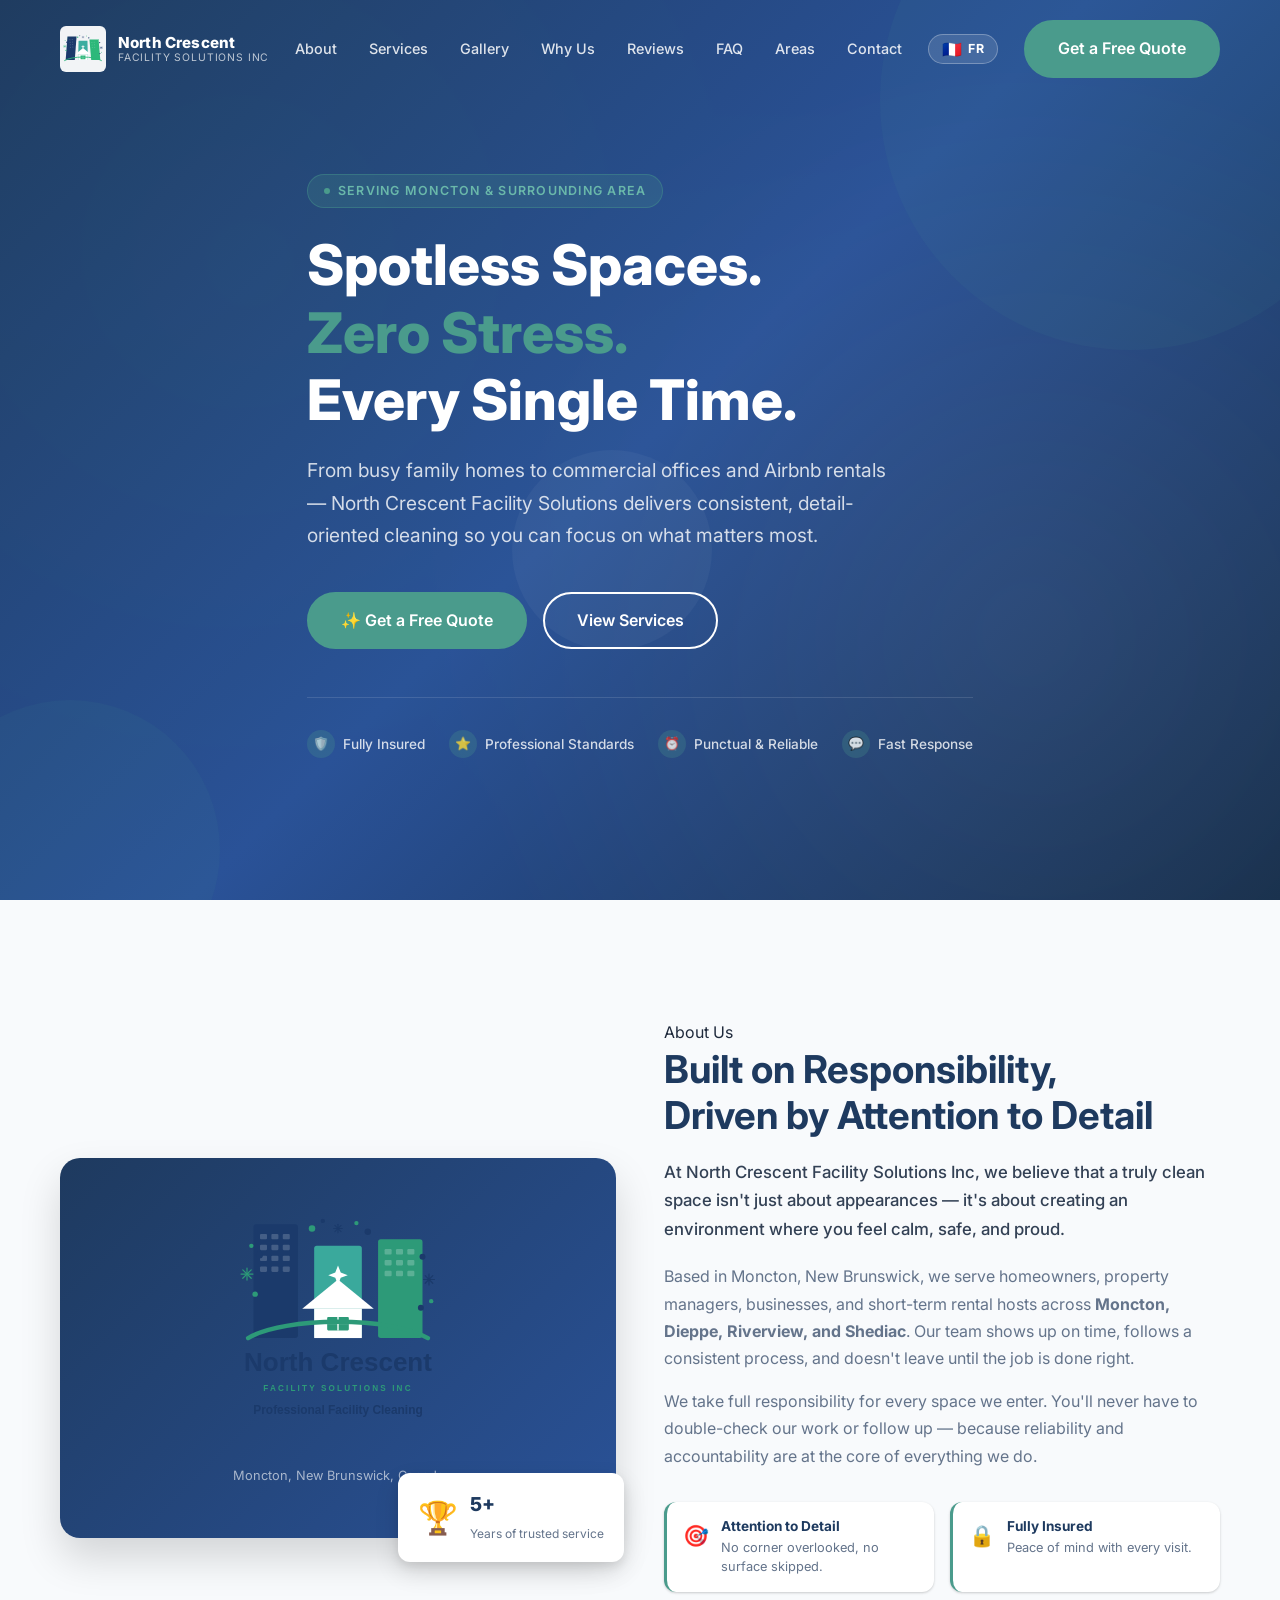
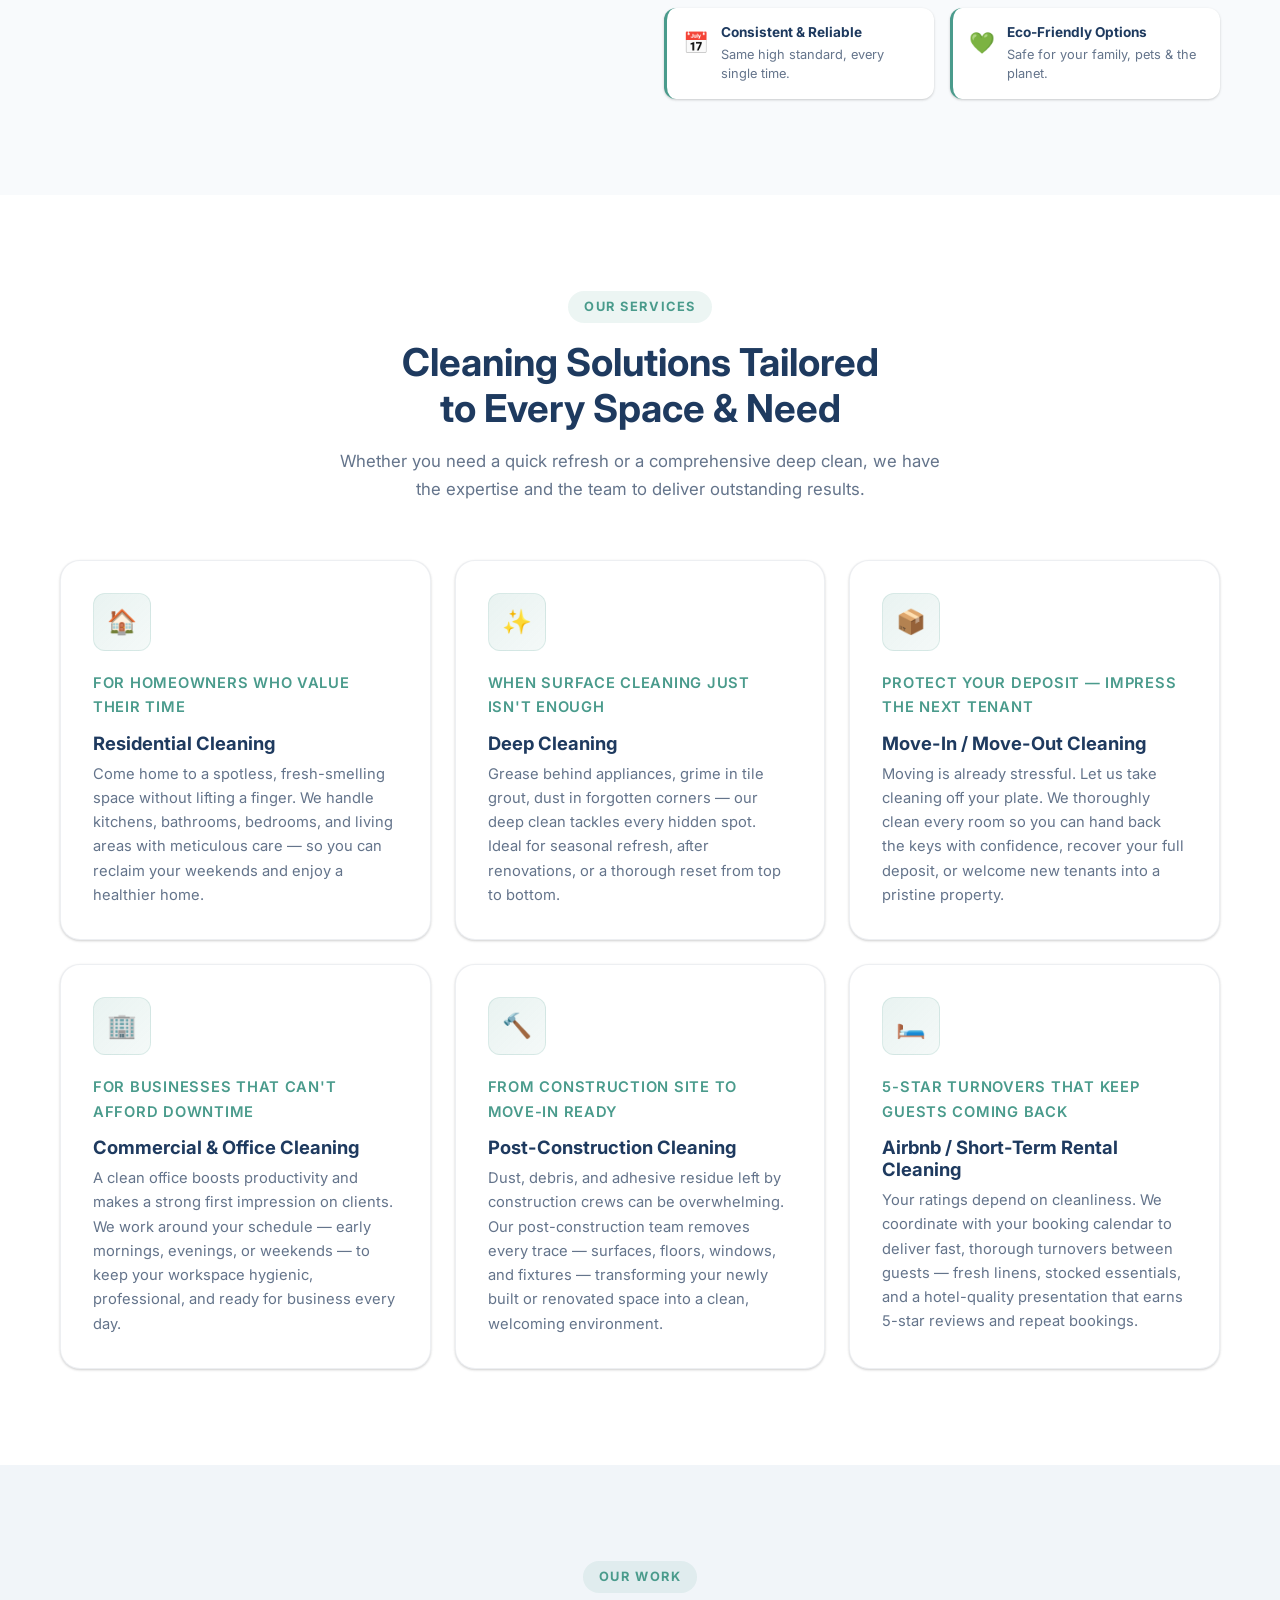
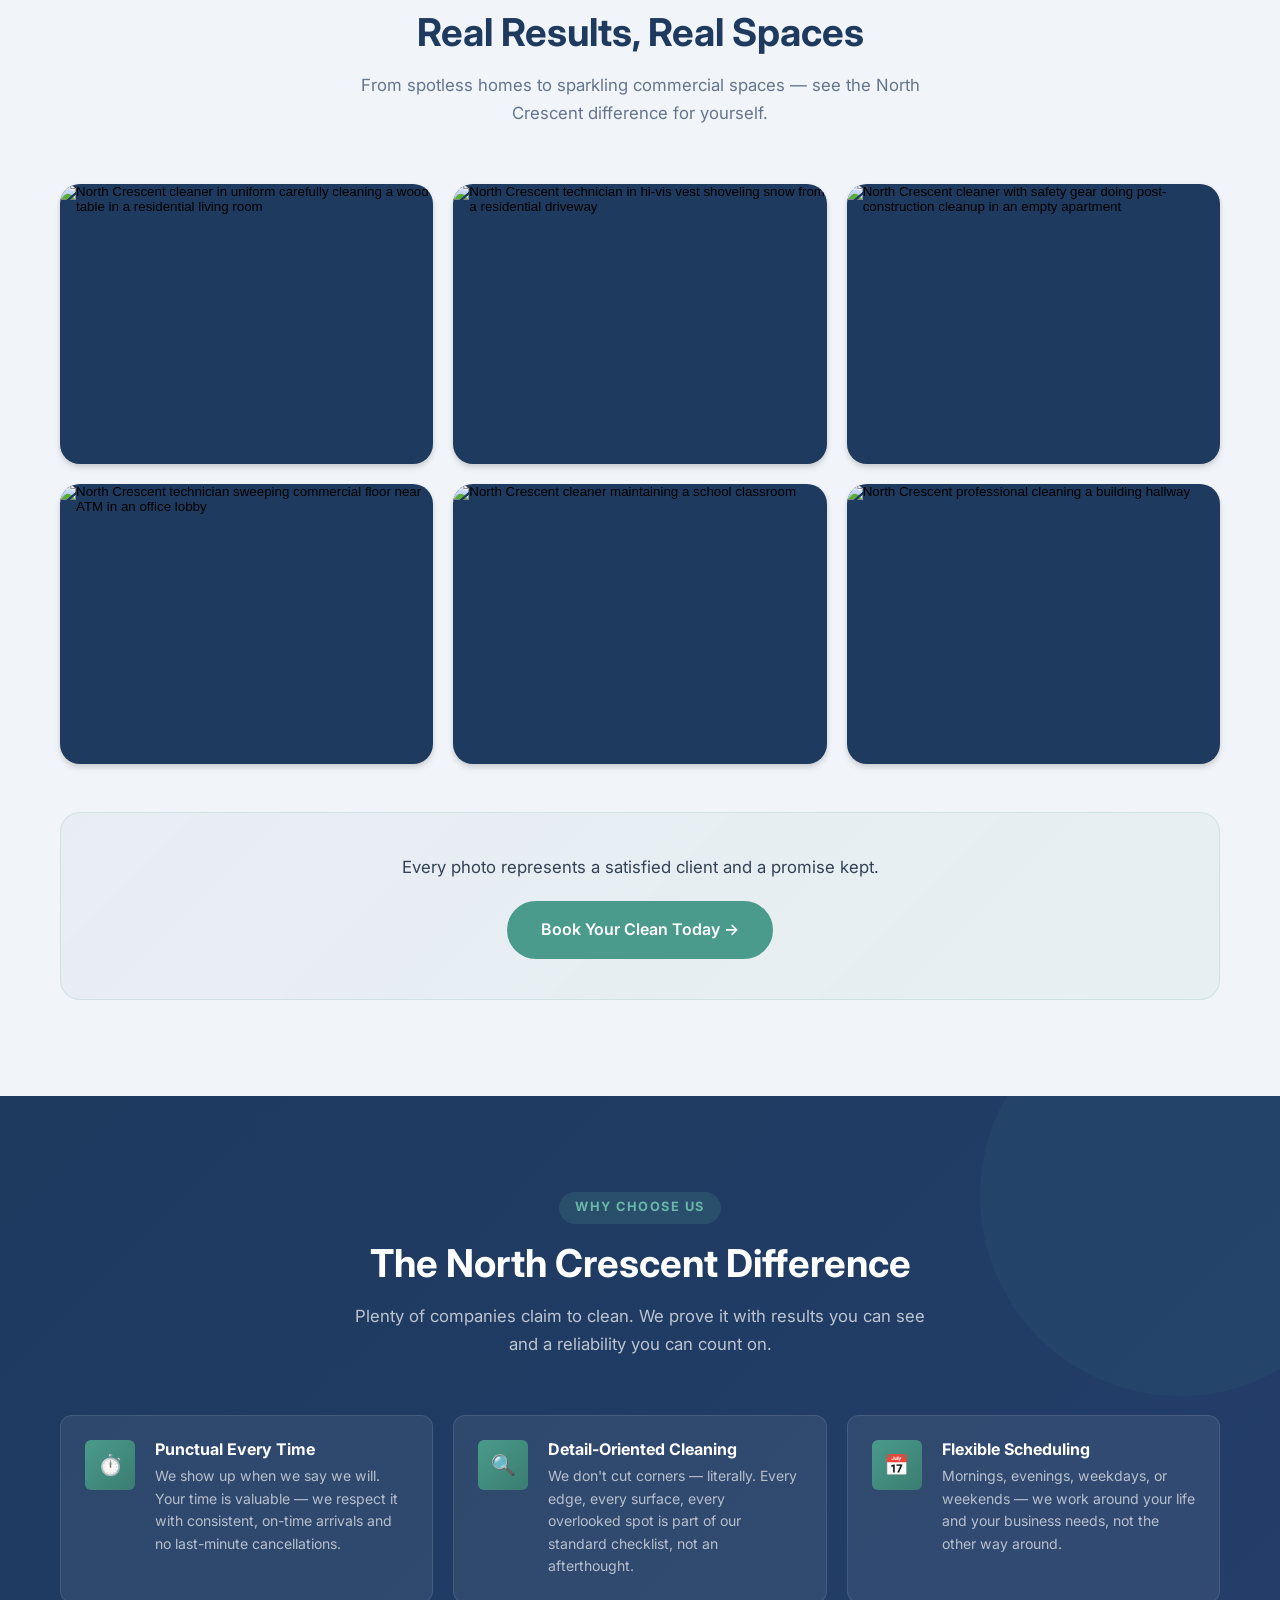
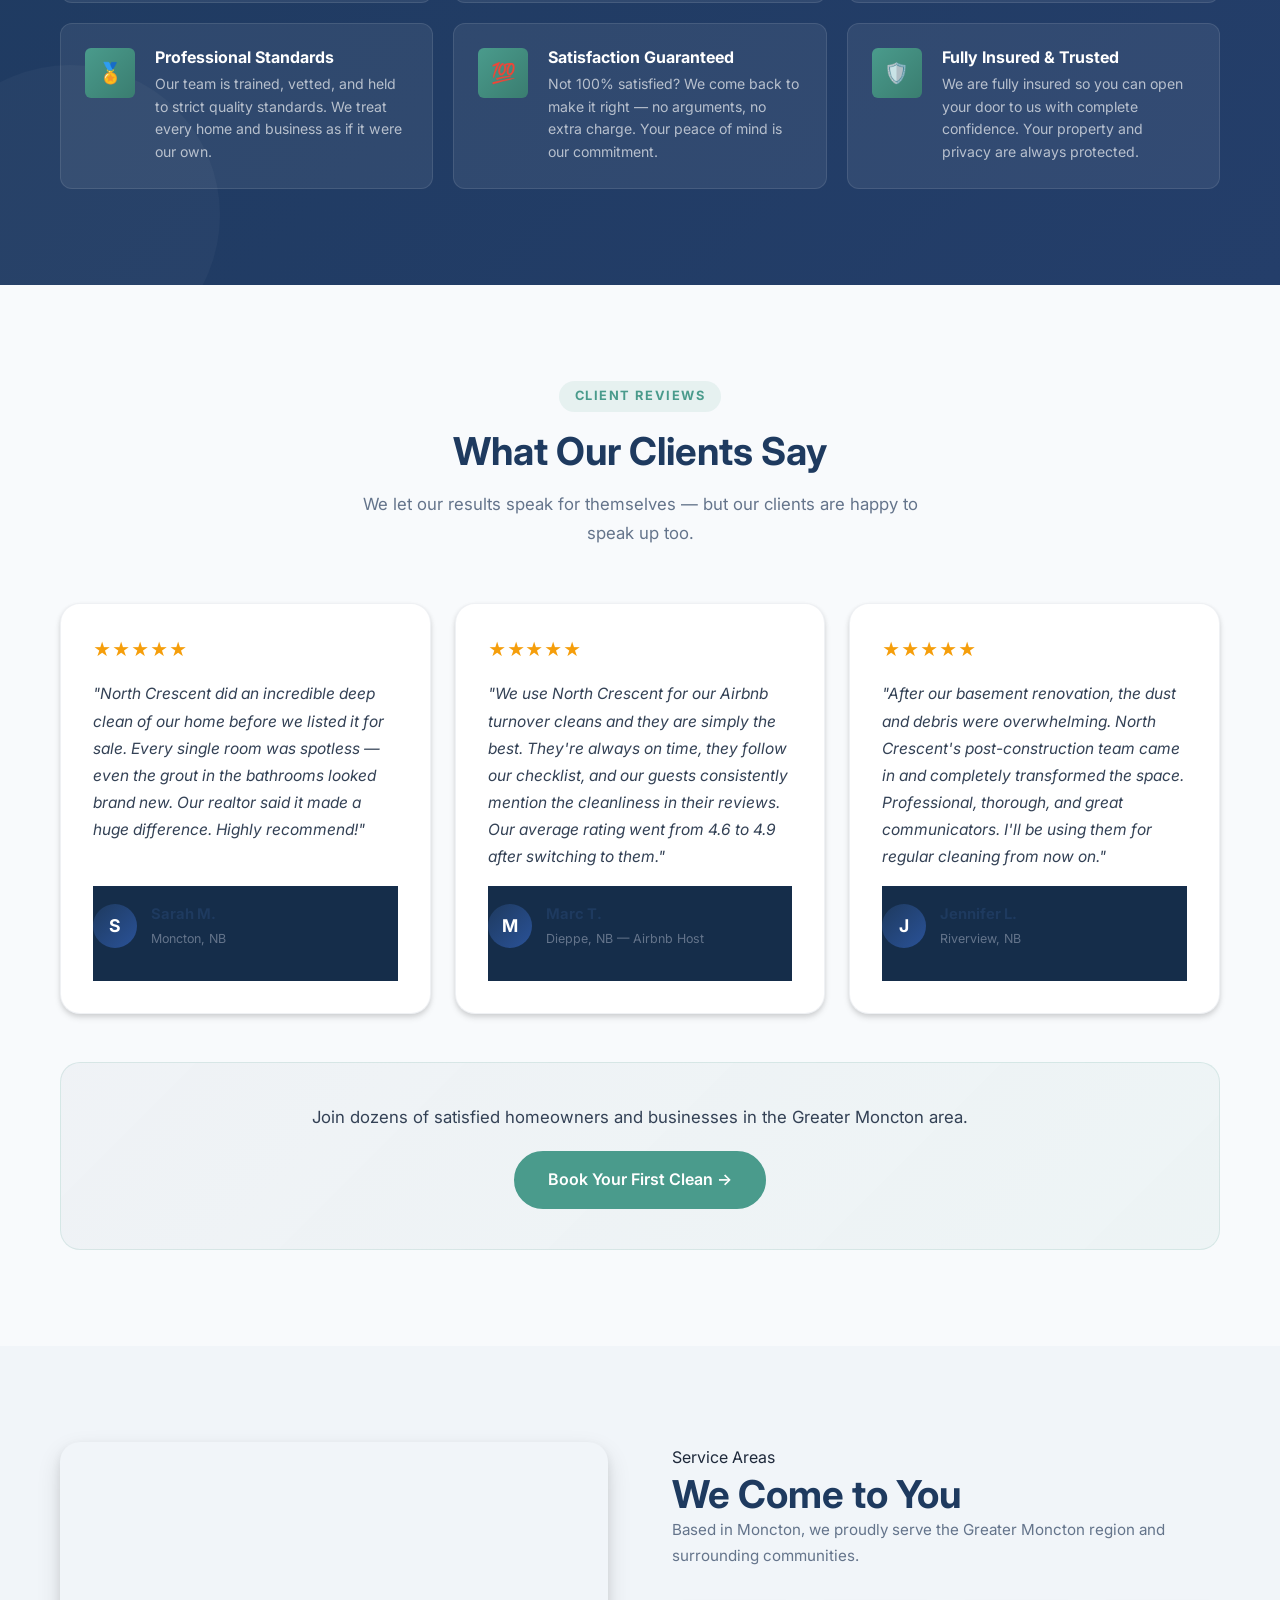
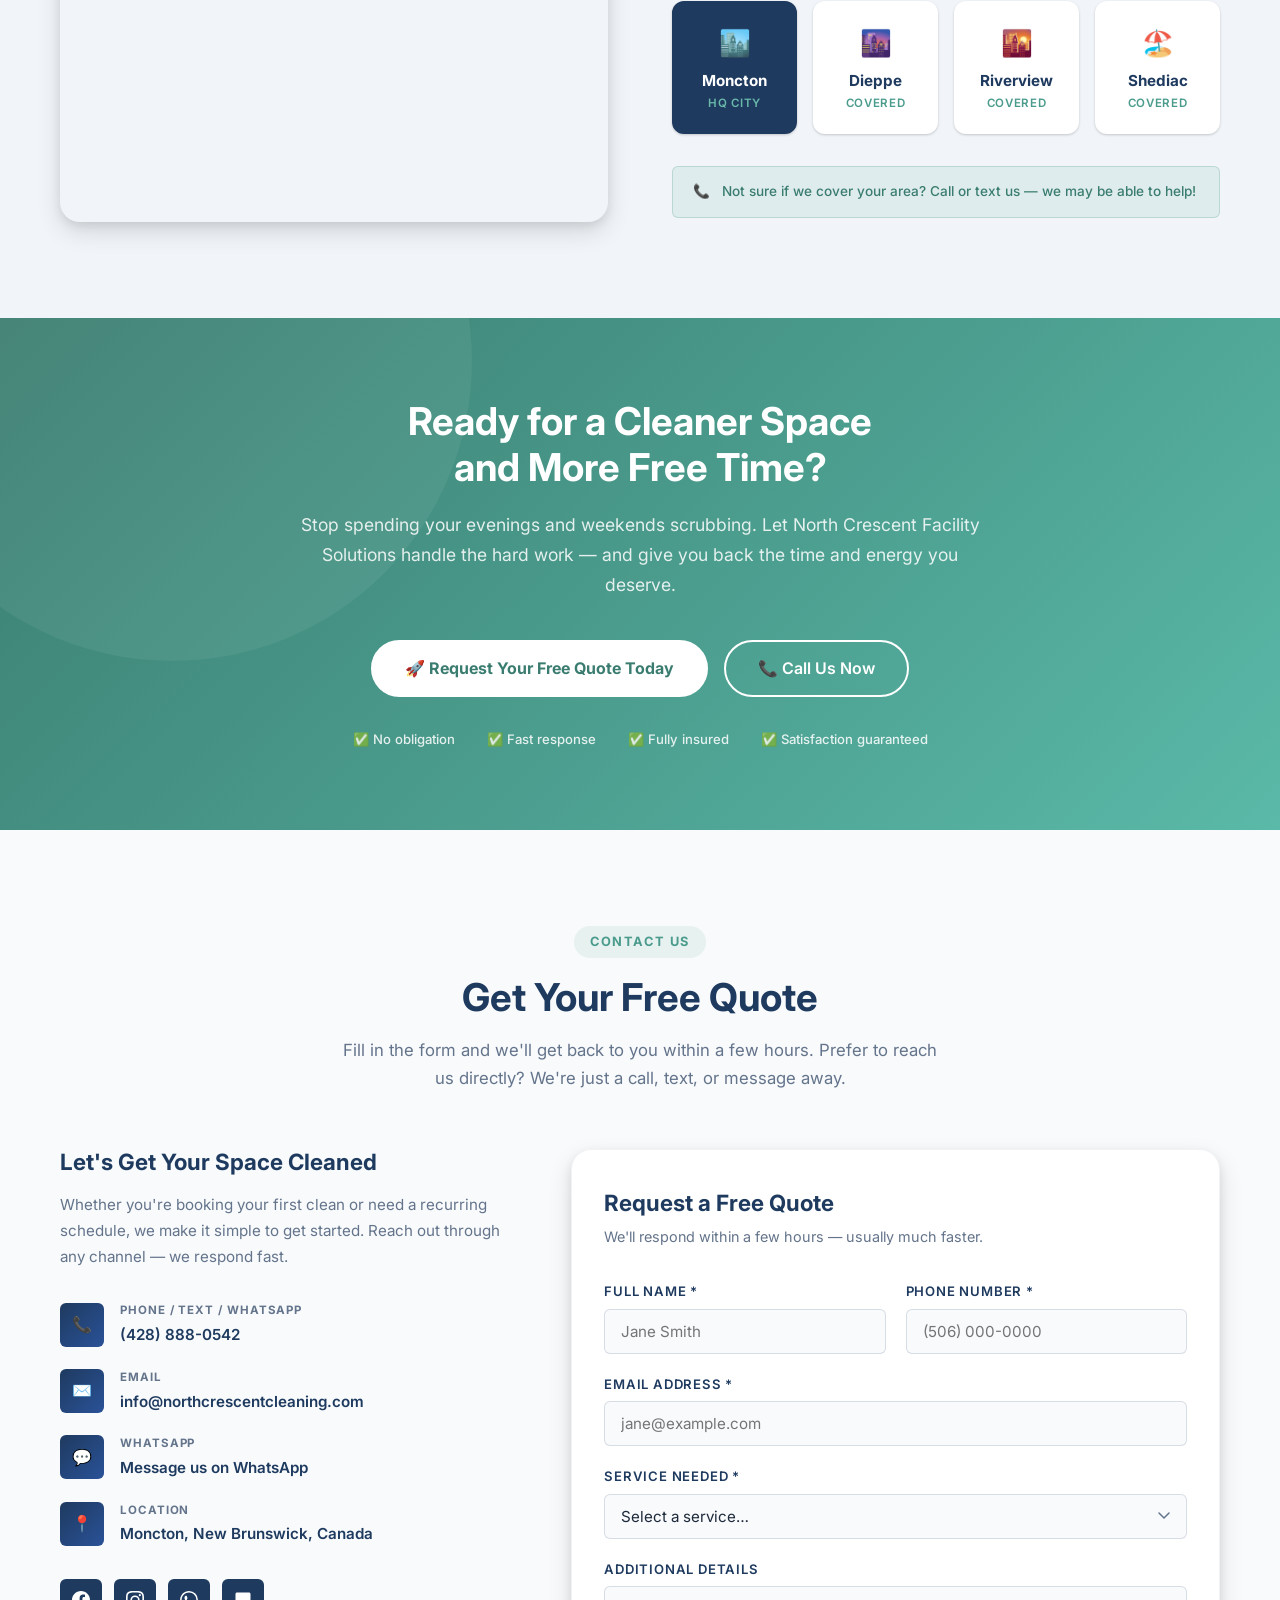
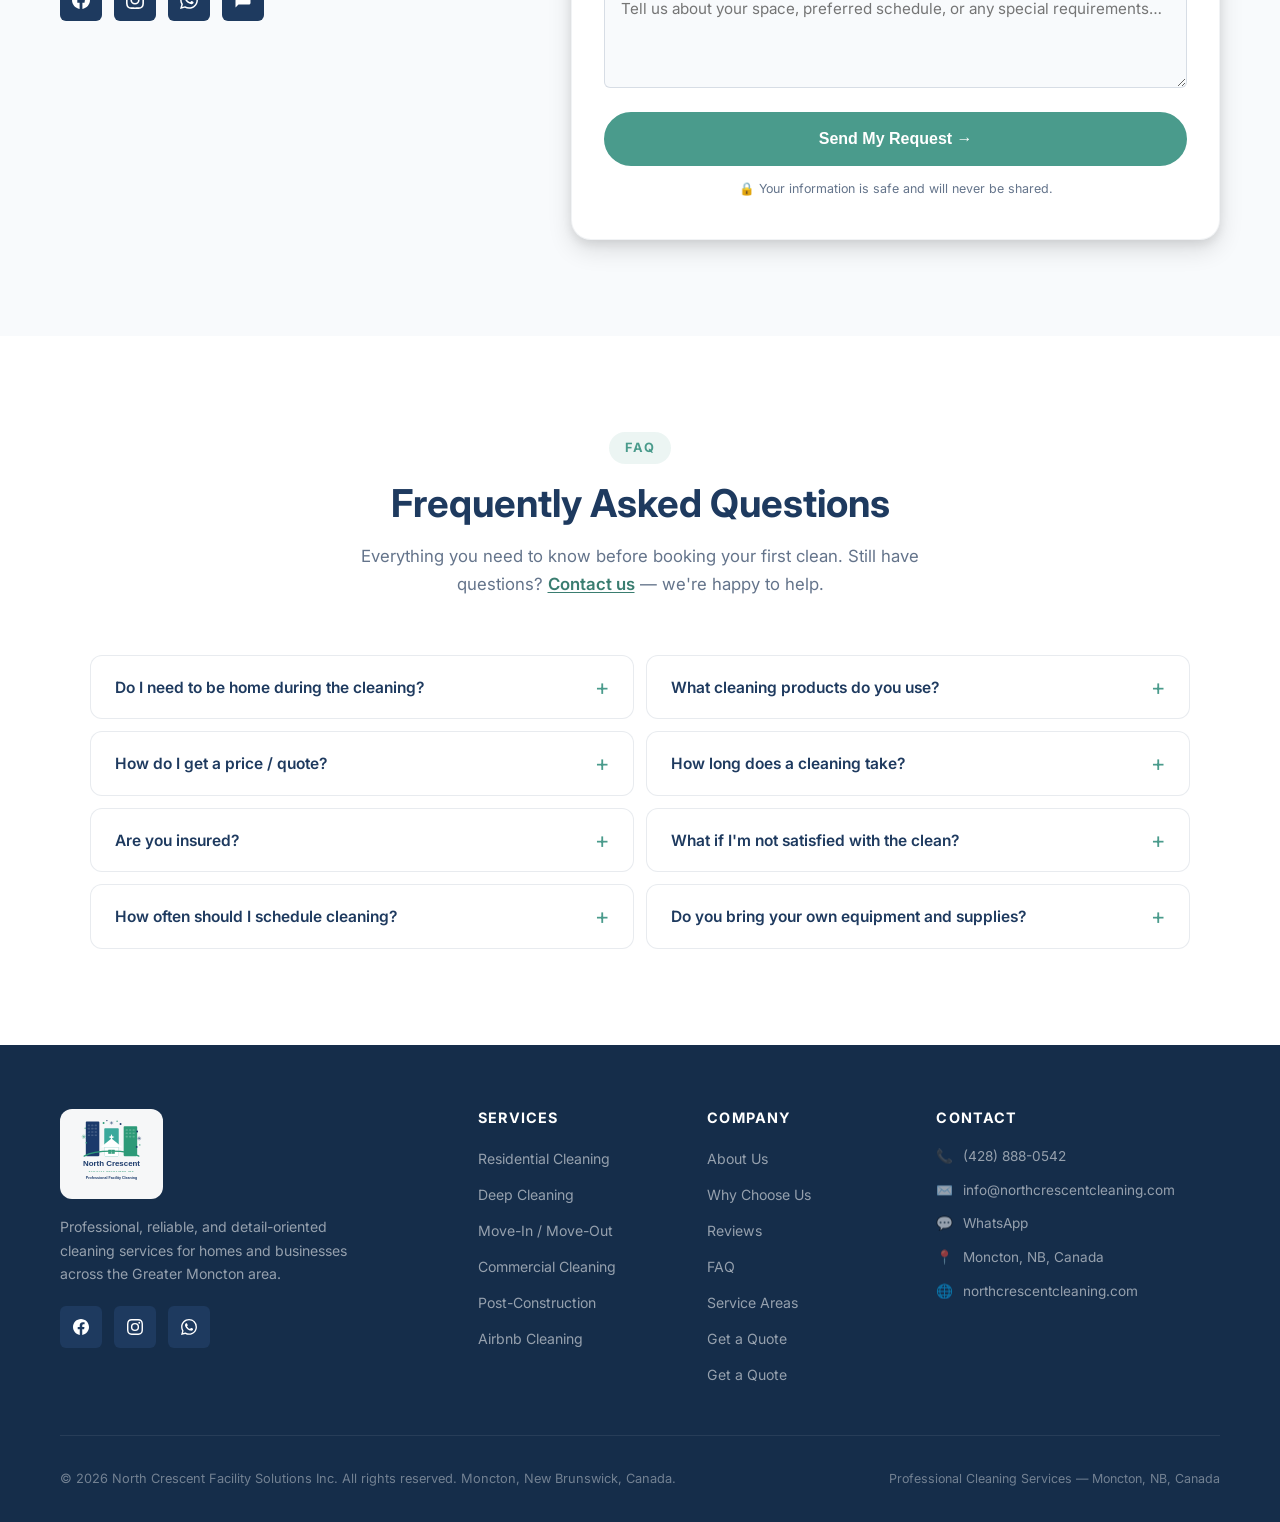
==== commit f01449ee: "Changes before error encountered Co-authored-by: mabercor <268966413+mabercor@users.noreply.github.c" ====
--- a/index.html
+++ b/index.html
@@ -24,9 +24,10 @@
 
   <!-- Canonical & Open Graph image -->
   <link rel="canonical" href="https://www.northcrescentcleaning.com" />
-  <meta property="og:image" content="data:image/svg+xml,<svg xmlns='http://www.w3.org/2000/svg' width='1200' height='630' viewBox='0 0 1200 630'><rect width='1200' height='630' fill='%231E3A5F'/><text x='600' y='270' text-anchor='middle' font-size='90' font-family='Arial' fill='%234A9B8C'>🧹</text><text x='600' y='380' text-anchor='middle' font-size='52' font-weight='bold' font-family='Arial' fill='white'>North Crescent</text><text x='600' y='445' text-anchor='middle' font-size='30' font-family='Arial' fill='rgba(255,255,255,0.7)'>Facility Solutions Inc — Moncton, NB</text></svg>" />
-  <meta property="og:image:width" content="1200" />
-  <meta property="og:image:height" content="630" />
+  <meta property="og:image" content="https://github.com/user-attachments/assets/90eb54c7-68da-48ae-8b1f-436d77bdefef" />
+  <meta property="og:image:width" content="1080" />
+  <meta property="og:image:height" content="1080" />
+  <meta property="og:image:alt" content="North Crescent Facility Solutions Inc — Professional Facility Cleaning" />
   <meta name="robots" content="index, follow" />
 
   <!-- Favicon & manifest -->
@@ -328,7 +329,7 @@
         <div class="about-visual fade-in">
           <div class="about-image-wrapper">
             <div class="about-image-placeholder">
-              <img src="images/logo.svg" alt="North Crescent Facility Solutions Inc" class="about-logo-img" />
+              <img src="https://github.com/user-attachments/assets/90eb54c7-68da-48ae-8b1f-436d77bdefef" alt="North Crescent Facility Solutions Inc" class="about-logo-img" onerror="this.onerror=null;this.src='images/logo.svg';" />
               <p style="margin-top:0.75rem; font-size:0.8rem;">Moncton, New Brunswick, Canada</p>
             </div>
           </div>
@@ -614,7 +615,7 @@
     <div class="gallery-lb-backdrop"></div>
     <div class="gallery-lb-content">
       <button id="gallery-lb-close" class="gallery-lb-close" aria-label="Close image viewer">&times;</button>
-      <img id="gallery-lb-img" src="" alt="" class="gallery-lb-img" />
+      <img id="gallery-lb-img" alt="" class="gallery-lb-img" />
       <p id="gallery-lb-caption" class="gallery-lb-caption"></p>
     </div>
   </div>
@@ -1258,7 +1259,7 @@
         <!-- Brand -->
         <div class="footer-brand">
           <a href="#hero" aria-label="North Crescent Facility Solutions — Home">
-            <img src="images/logo.svg" alt="North Crescent Facility Solutions Inc" class="footer-logo-img" />
+            <img src="https://github.com/user-attachments/assets/90eb54c7-68da-48ae-8b1f-436d77bdefef" alt="North Crescent Facility Solutions Inc" class="footer-logo-img" onerror="this.onerror=null;this.src='images/logo.svg';" />
           </a>
           <p>
             Professional, reliable, and detail-oriented cleaning services
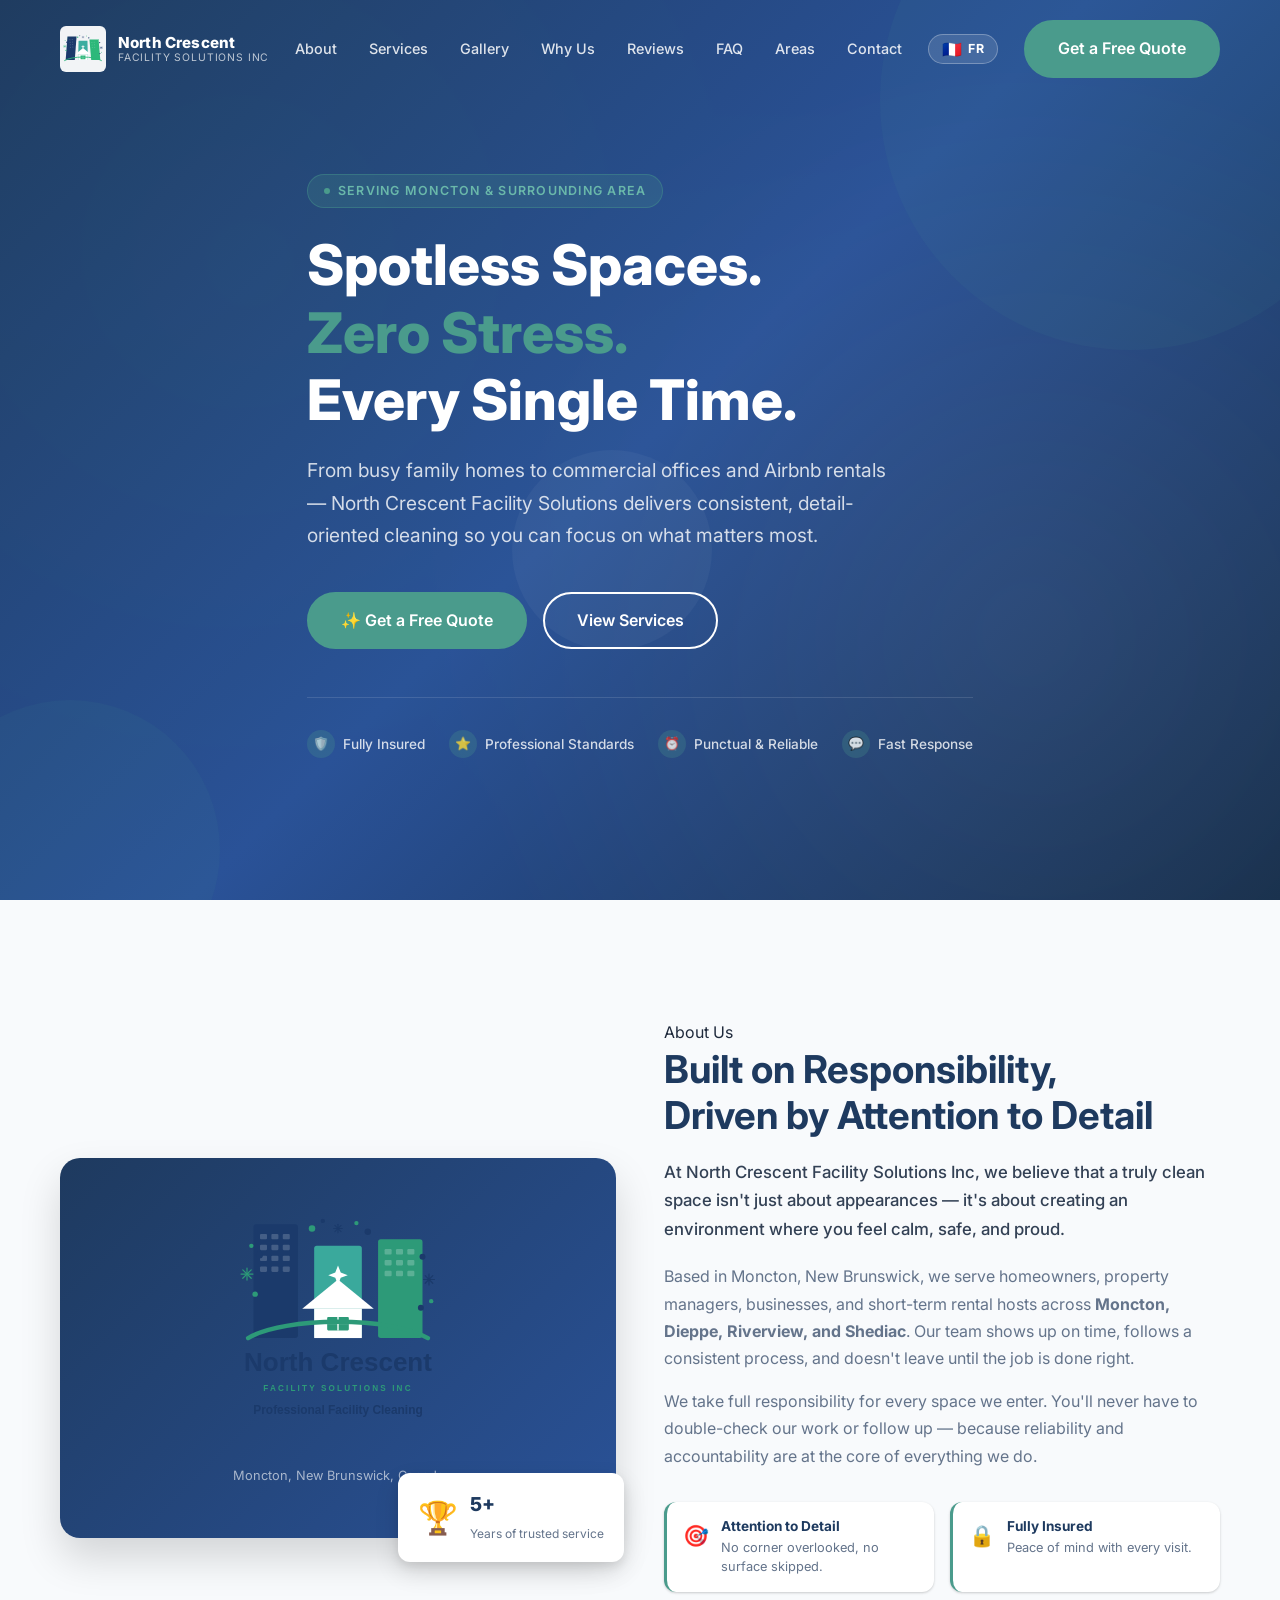
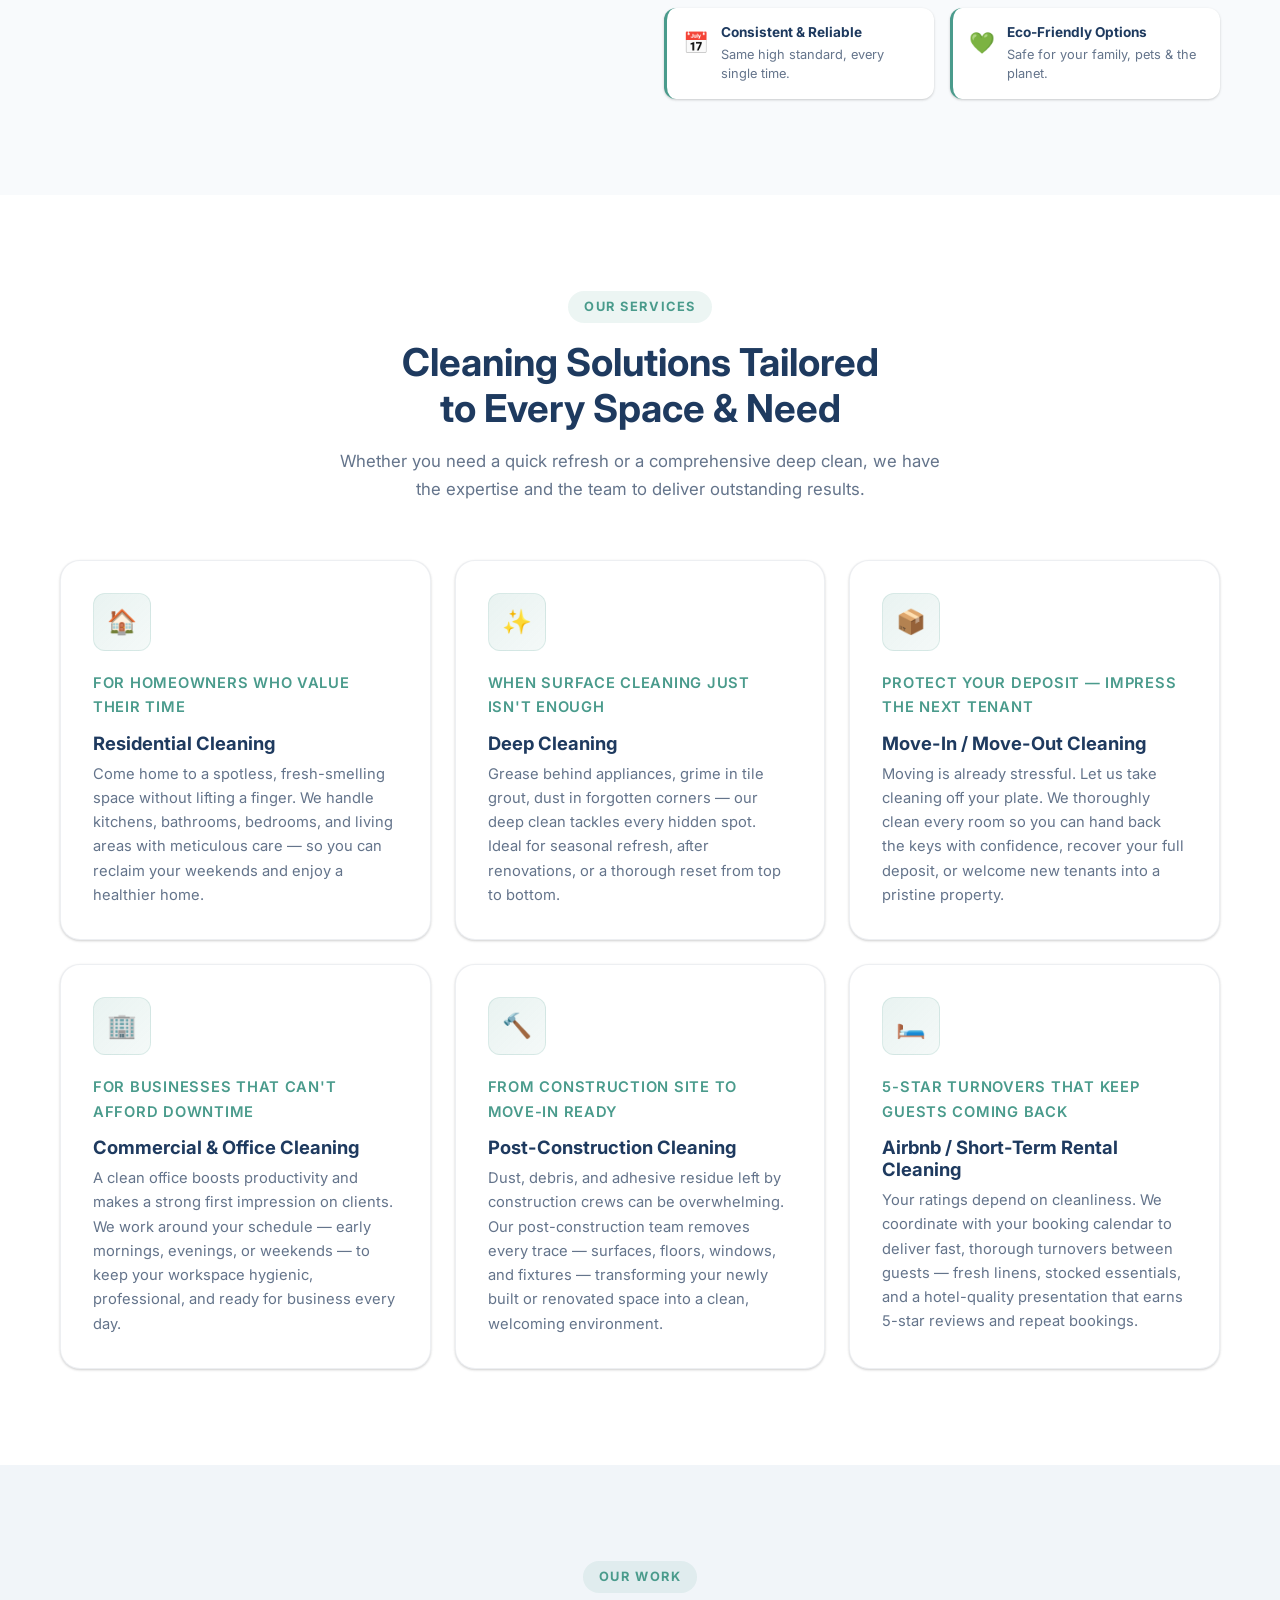
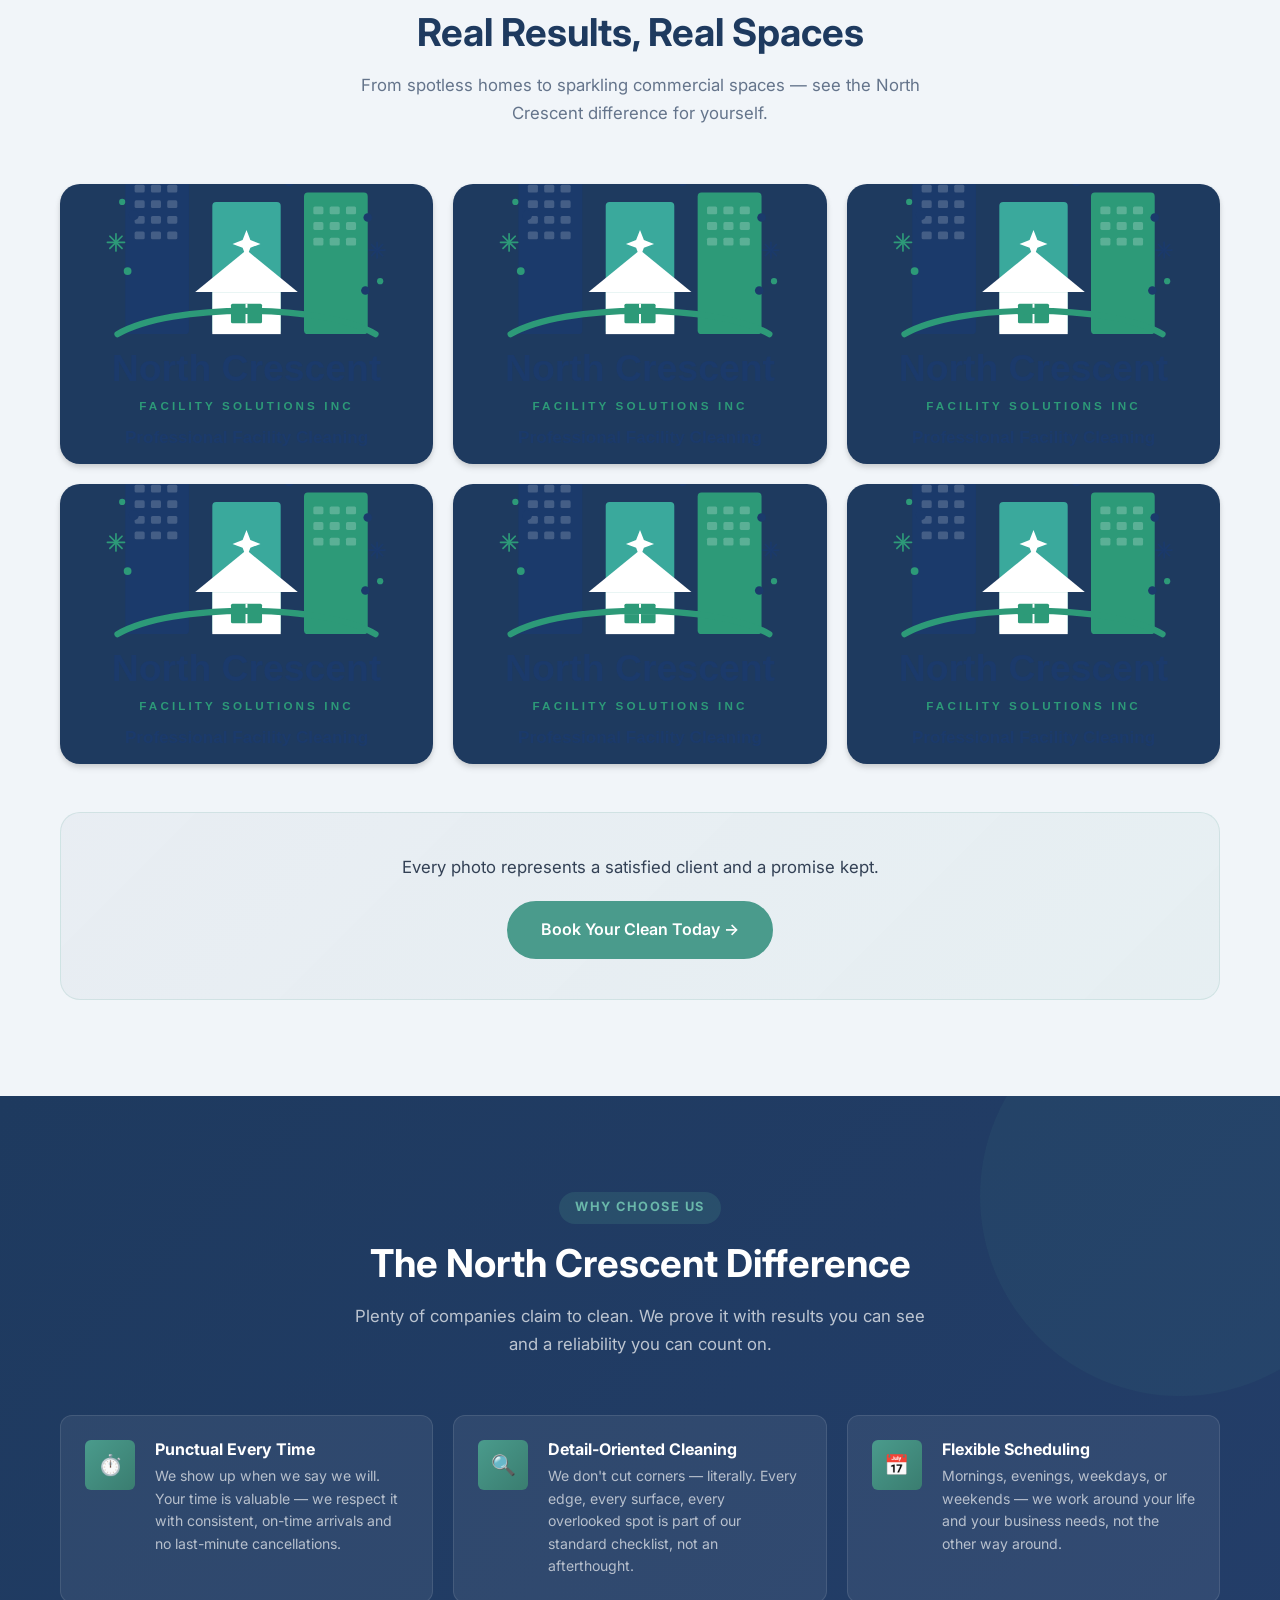
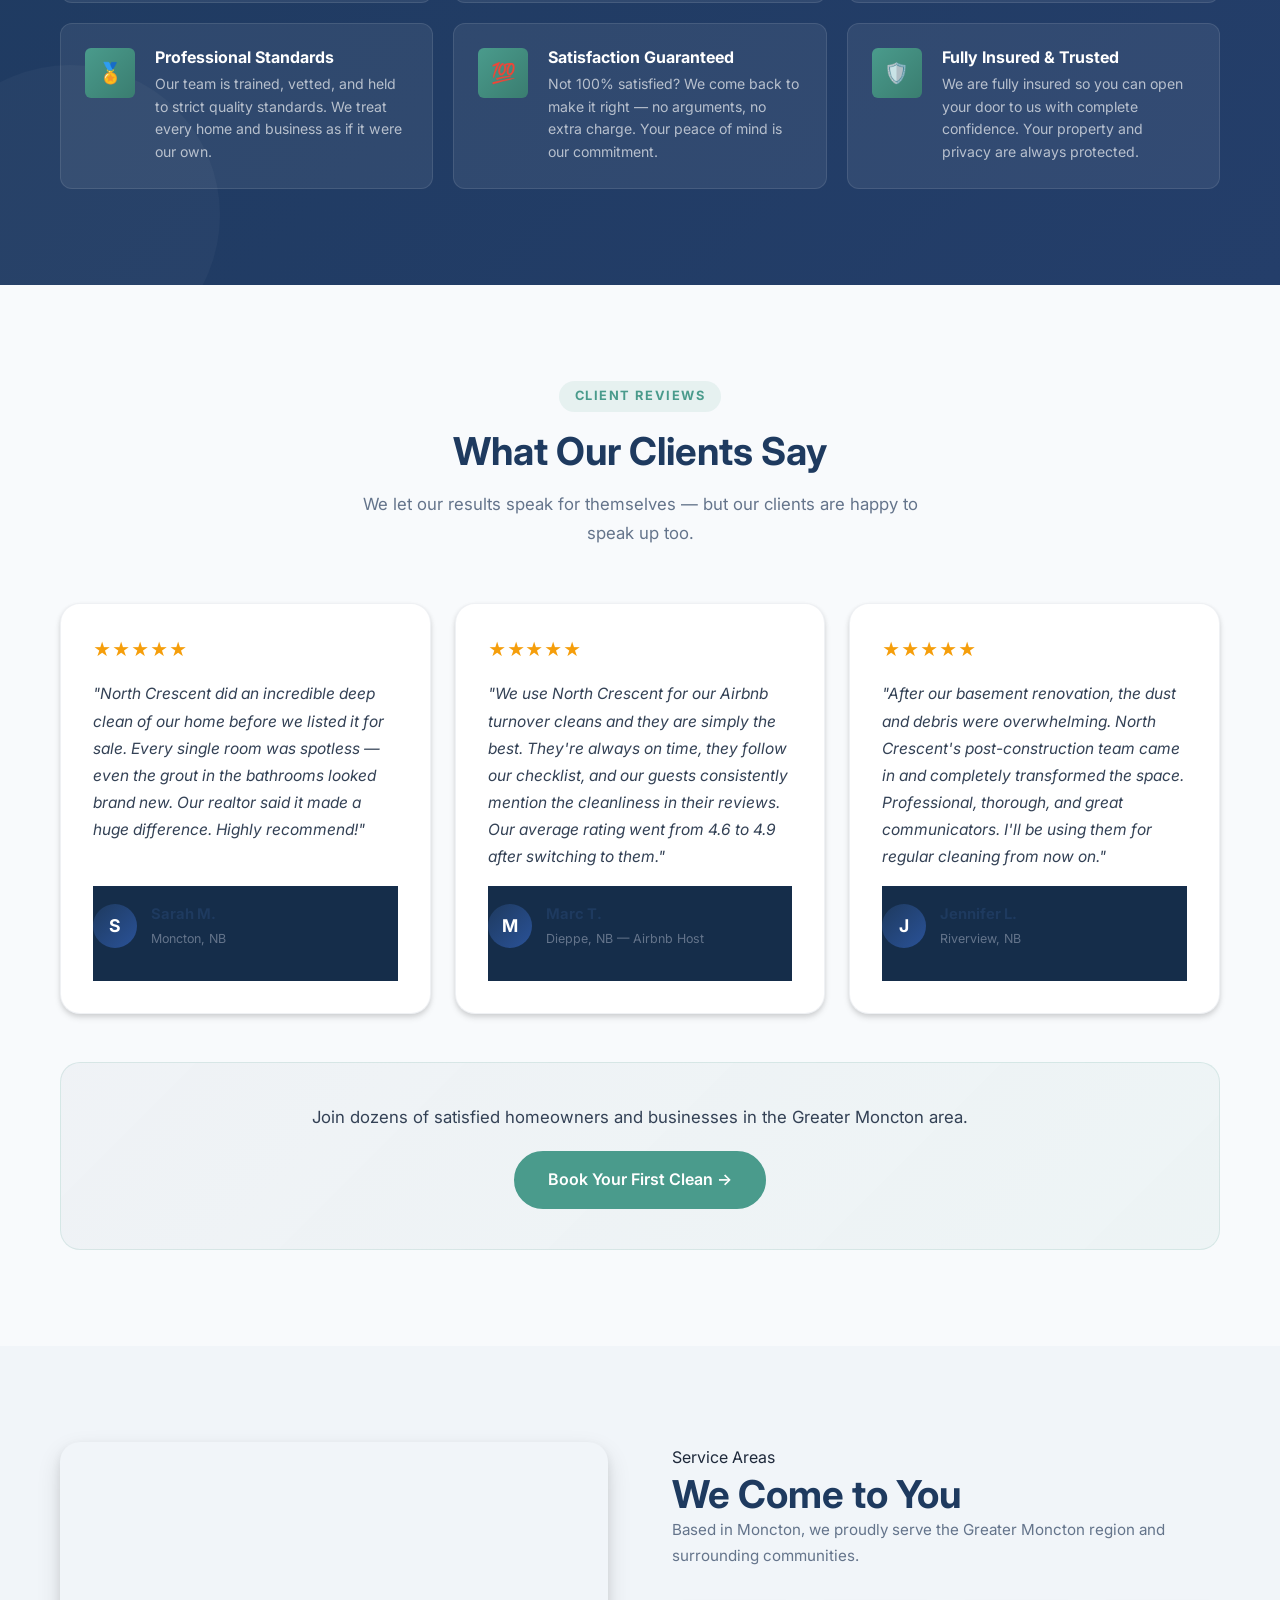
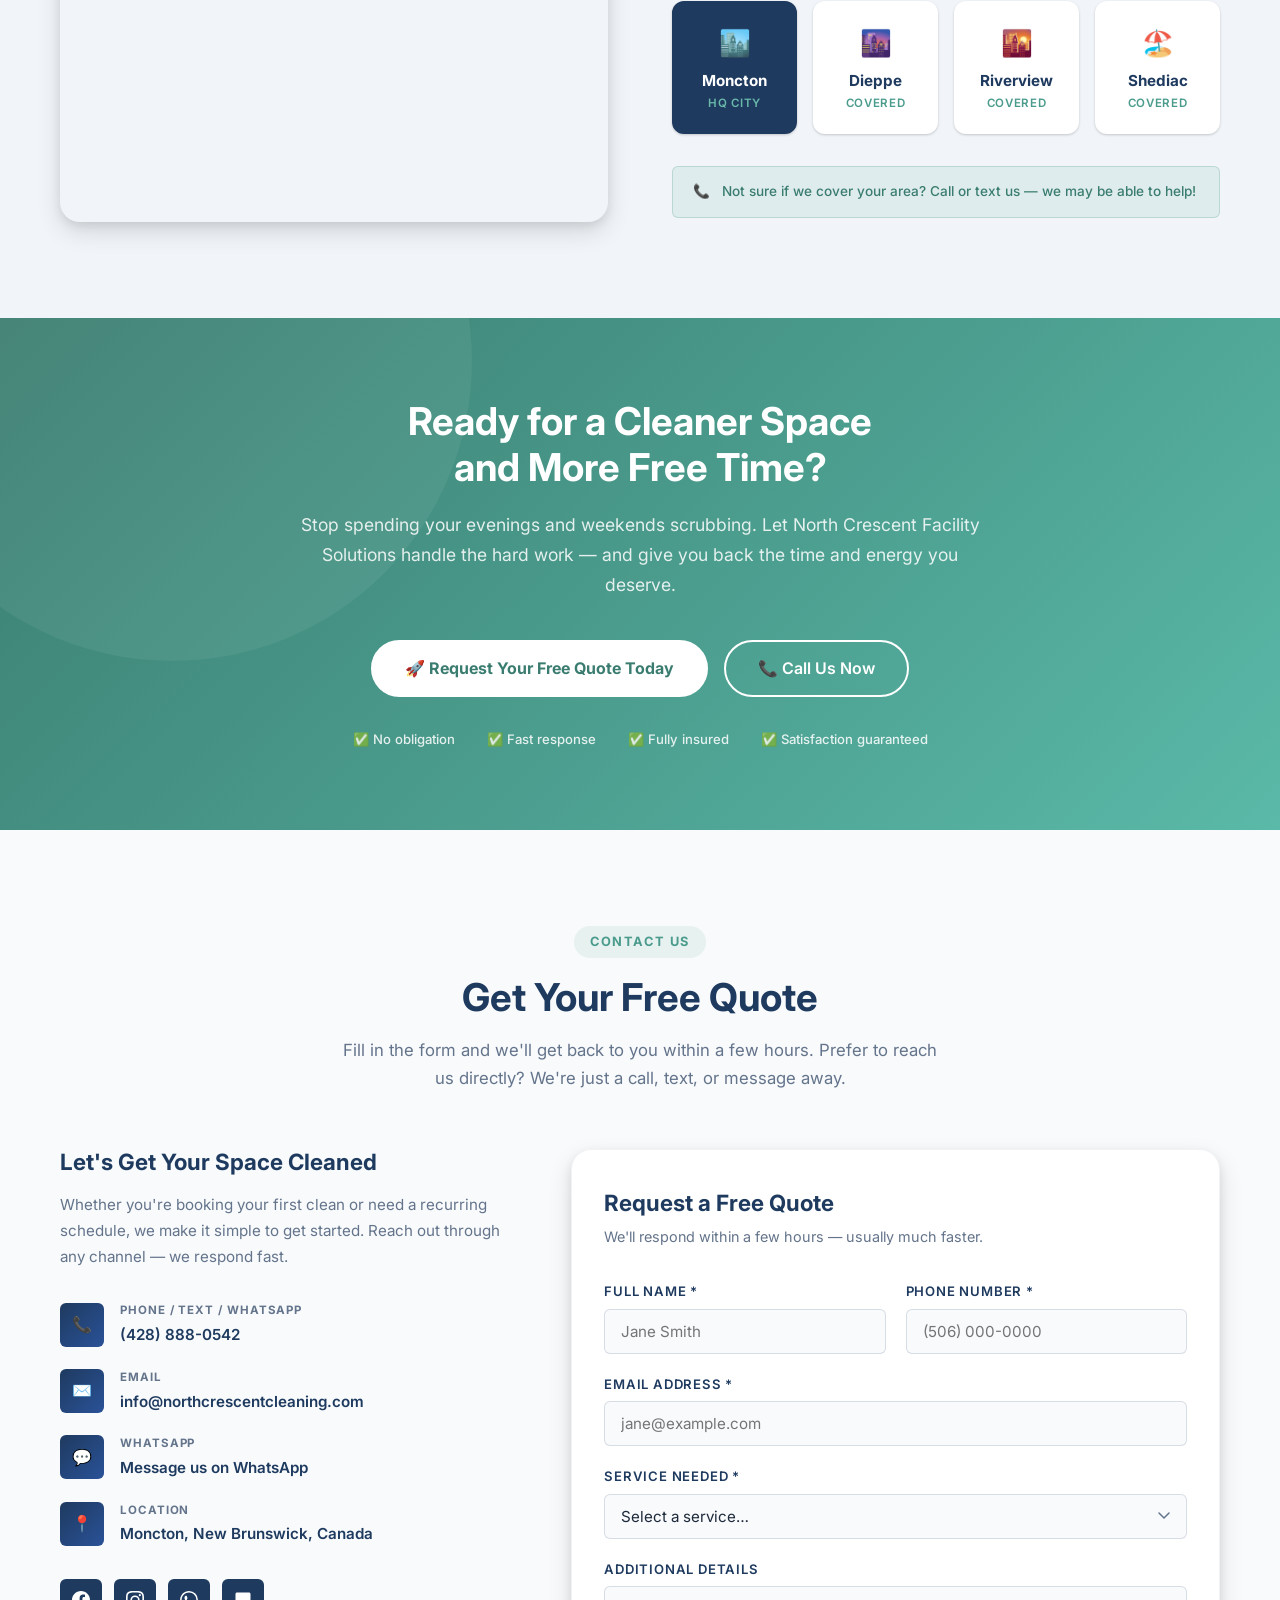
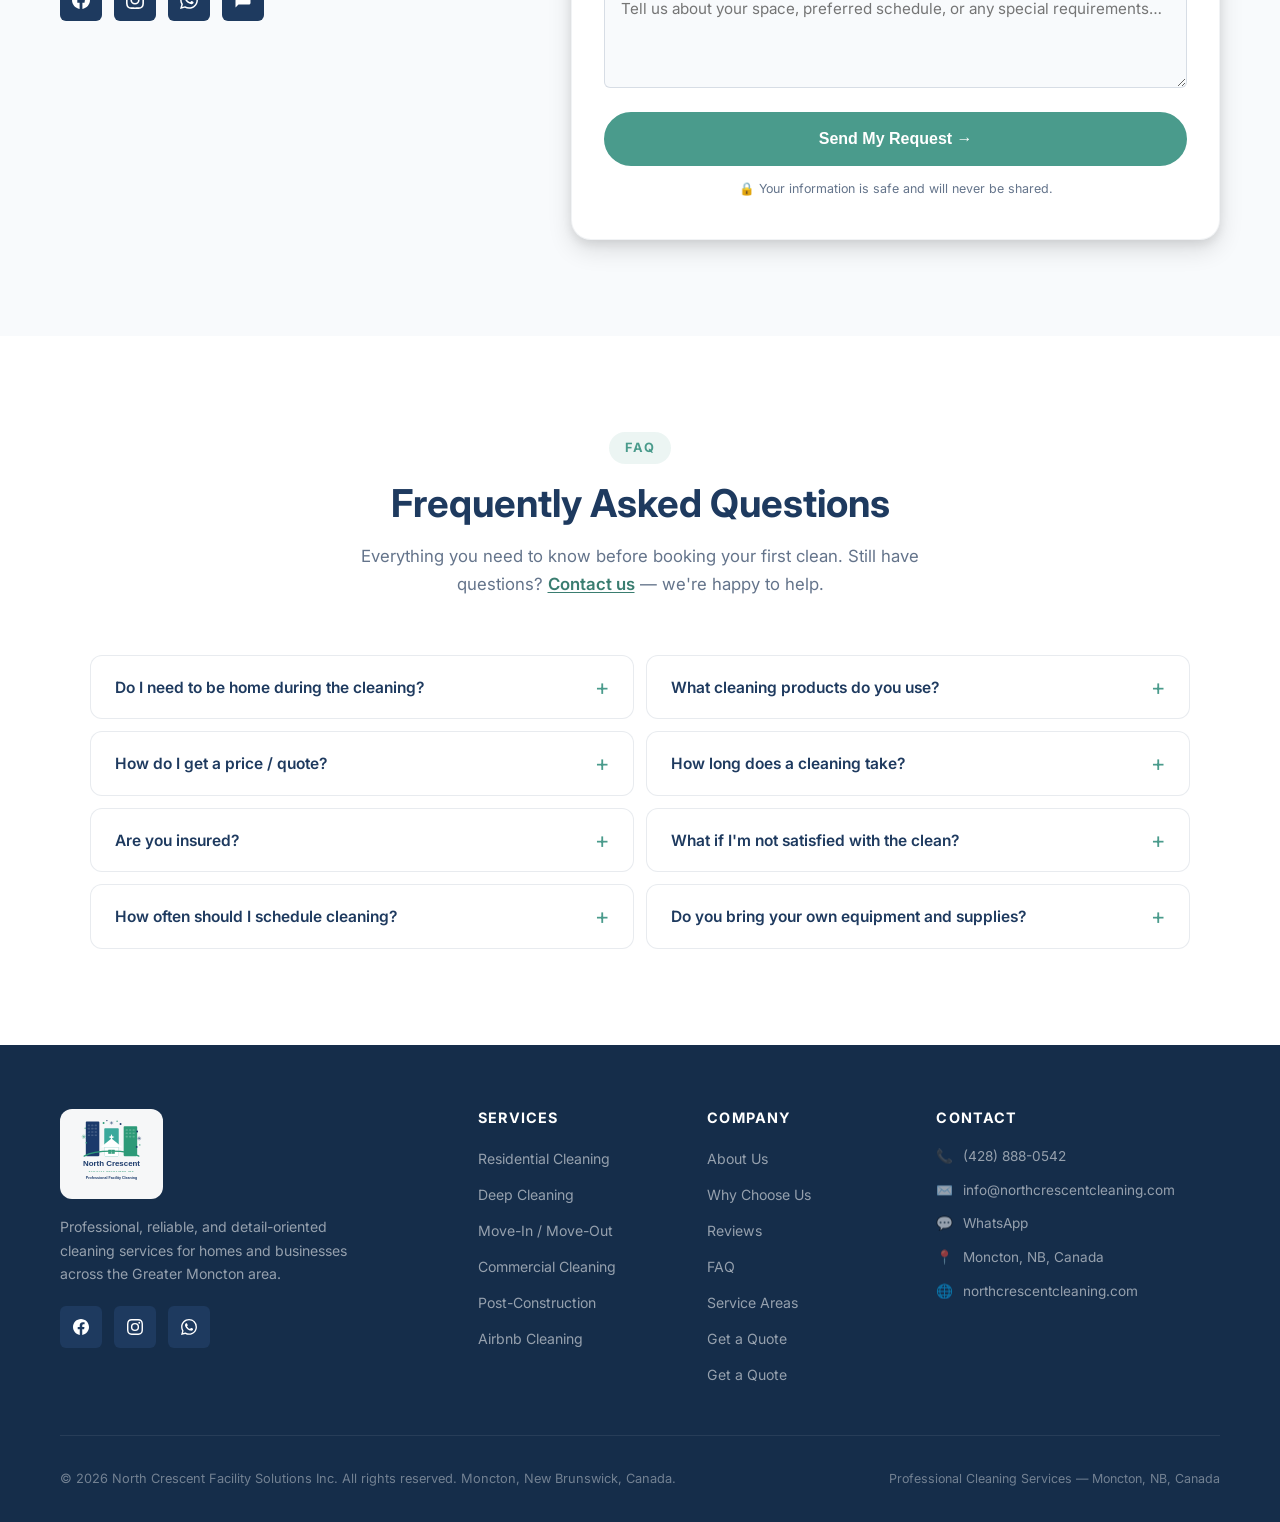
==== commit 2e9e7223: "Fix duplicate btn class, add gallery image fallbacks, update sitemap date Co-authored-by: mabercor <" ====
--- a/index.html
+++ b/index.html
@@ -528,7 +528,7 @@
           data-caption-fr="Nettoyage résidentiel — Moncton, NB">
           <img src="https://github.com/user-attachments/assets/294f01fd-595b-4333-bc6a-5370b87056da"
             alt="North Crescent cleaner in uniform carefully cleaning a wood table in a residential living room"
-            loading="lazy" />
+            loading="lazy" onerror="this.onerror=null;this.src='images/logo.svg';" />
           <div class="gallery-overlay" aria-hidden="true">
             <span class="gallery-cat" data-i18n="gallery.cat1">Residential</span>
             <p class="gallery-caption" data-i18n="gallery.cap1">Residential Cleaning — Moncton, NB</p>
@@ -541,7 +541,7 @@
           data-caption-fr="Déneigement — Extérieur résidentiel">
           <img src="https://github.com/user-attachments/assets/76120ebd-33f7-4467-ae15-8635f428c2ec"
             alt="North Crescent technician in hi-vis vest shoveling snow from a residential driveway"
-            loading="lazy" />
+            loading="lazy" onerror="this.onerror=null;this.src='images/logo.svg';" />
           <div class="gallery-overlay" aria-hidden="true">
             <span class="gallery-cat" data-i18n="gallery.cat2">Exterior</span>
             <p class="gallery-caption" data-i18n="gallery.cap2">Snow Removal — Residential Exterior</p>
@@ -554,7 +554,7 @@
           data-caption-fr="Nettoyage après construction — Nouvelle construction">
           <img src="https://github.com/user-attachments/assets/9d3c9b35-89df-4924-aa4d-8a9be9cdfe25"
             alt="North Crescent cleaner with safety gear doing post-construction cleanup in an empty apartment"
-            loading="lazy" />
+            loading="lazy" onerror="this.onerror=null;this.src='images/logo.svg';" />
           <div class="gallery-overlay" aria-hidden="true">
             <span class="gallery-cat" data-i18n="gallery.cat3">Post-Construction</span>
             <p class="gallery-caption" data-i18n="gallery.cap3">Post-Construction Cleaning — New Build</p>
@@ -567,7 +567,7 @@
           data-caption-fr="Nettoyage commercial — Bureau et commerce">
           <img src="https://github.com/user-attachments/assets/e766382a-0493-4d5c-aebc-8e5688e08a5f"
             alt="North Crescent technician sweeping commercial floor near ATM in an office lobby"
-            loading="lazy" />
+            loading="lazy" onerror="this.onerror=null;this.src='images/logo.svg';" />
           <div class="gallery-overlay" aria-hidden="true">
             <span class="gallery-cat" data-i18n="gallery.cat4">Commercial</span>
             <p class="gallery-caption" data-i18n="gallery.cap4">Commercial Cleaning — Office &amp; Retail</p>
@@ -580,7 +580,7 @@
           data-caption-fr="Nettoyage institutionnel — École et espaces publics">
           <img src="https://github.com/user-attachments/assets/f96bff2a-88e7-4390-9bc9-2f201469e447"
             alt="North Crescent cleaner maintaining a school classroom"
-            loading="lazy" />
+            loading="lazy" onerror="this.onerror=null;this.src='images/logo.svg';" />
           <div class="gallery-overlay" aria-hidden="true">
             <span class="gallery-cat" data-i18n="gallery.cat5">Institutional</span>
             <p class="gallery-caption" data-i18n="gallery.cap5">Institutional Cleaning — School &amp; Public Spaces</p>
@@ -593,7 +593,7 @@
           data-caption-fr="Nettoyage professionnel des couloirs et aires communes">
           <img src="https://github.com/user-attachments/assets/e68def47-25eb-40d9-91e7-8fc14aa99033"
             alt="North Crescent professional cleaning a building hallway"
-            loading="lazy" />
+            loading="lazy" onerror="this.onerror=null;this.src='images/logo.svg';" />
           <div class="gallery-overlay" aria-hidden="true">
             <span class="gallery-cat" data-i18n="gallery.cat6">Building Services</span>
             <p class="gallery-caption" data-i18n="gallery.cap6">Professional Hallway &amp; Common Area Cleaning</p>
@@ -873,7 +873,7 @@
         </p>
 
         <div class="cta-actions">
-          <a href="#contact" class="btn btn-white btn">
+          <a href="#contact" class="btn btn-white">
             🚀 Request Your Free Quote Today
           </a>
           <a href="tel:+14288880542" class="btn btn-outline">
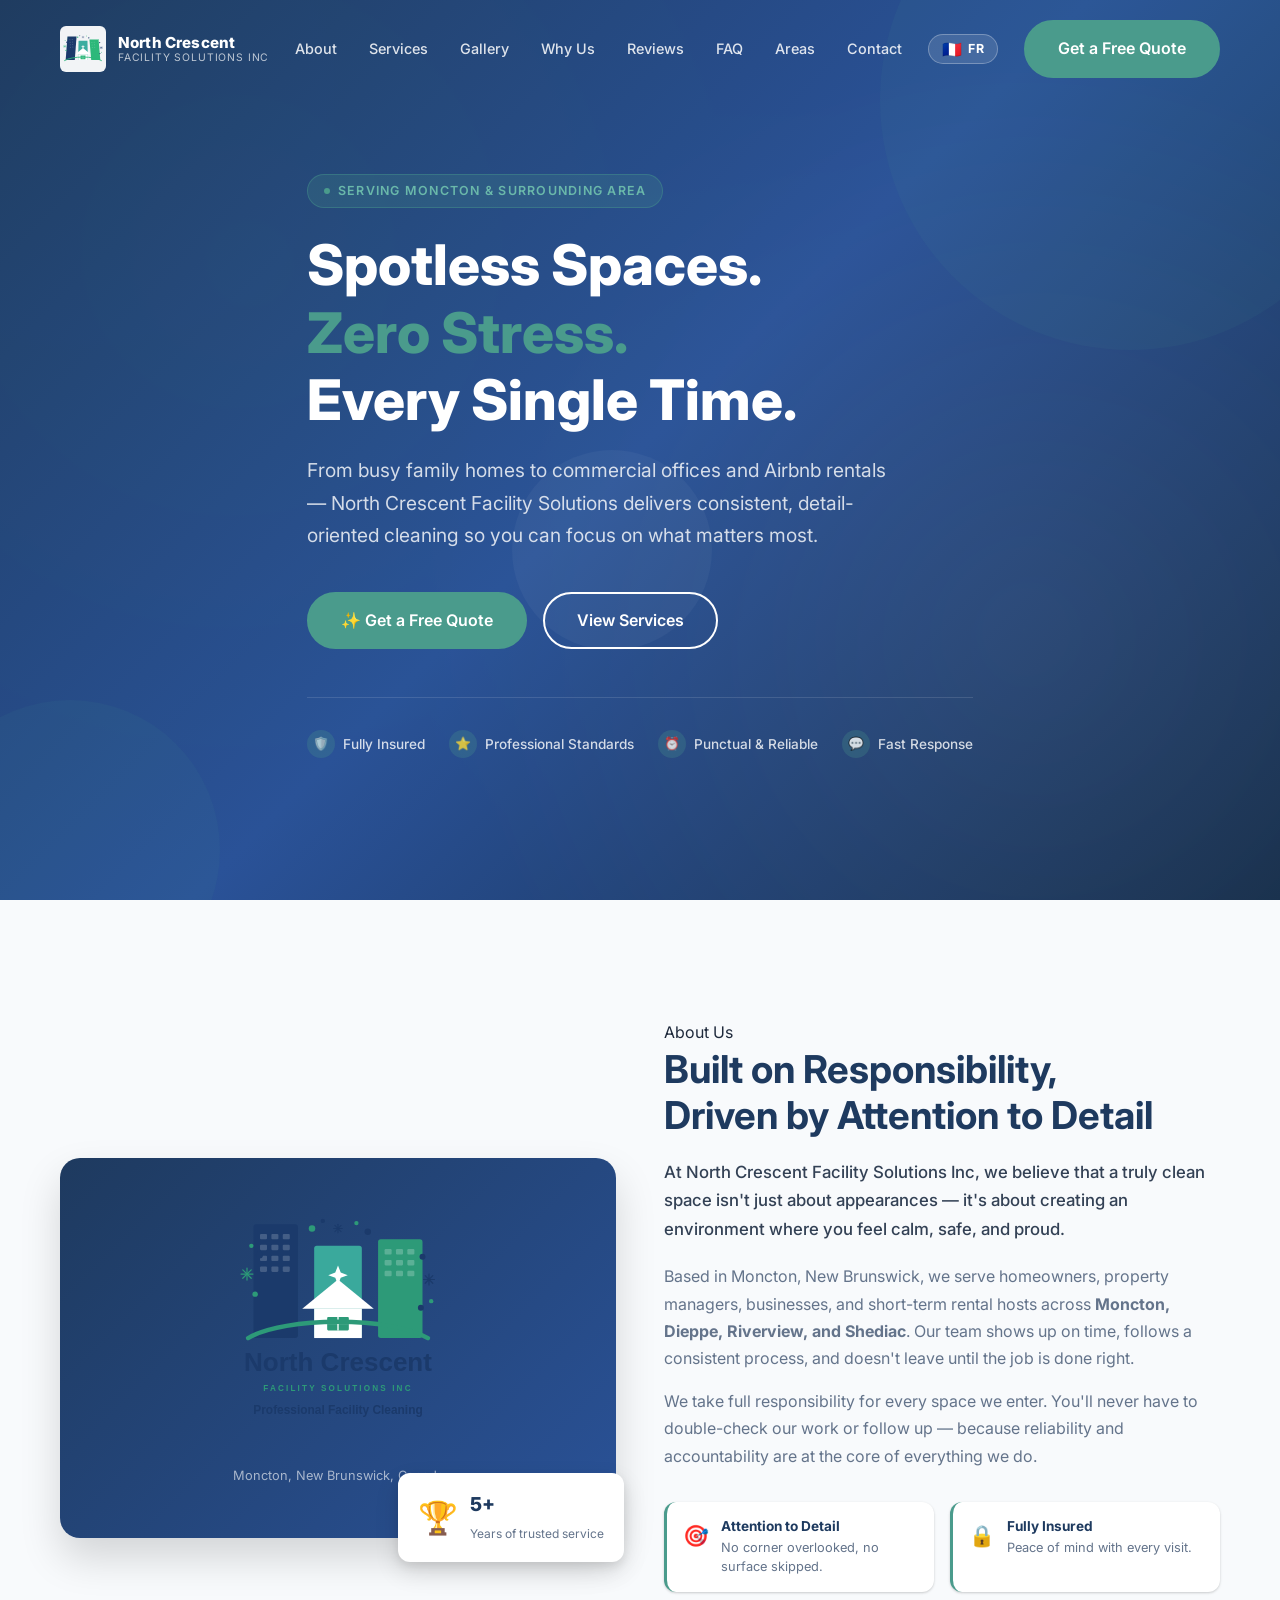
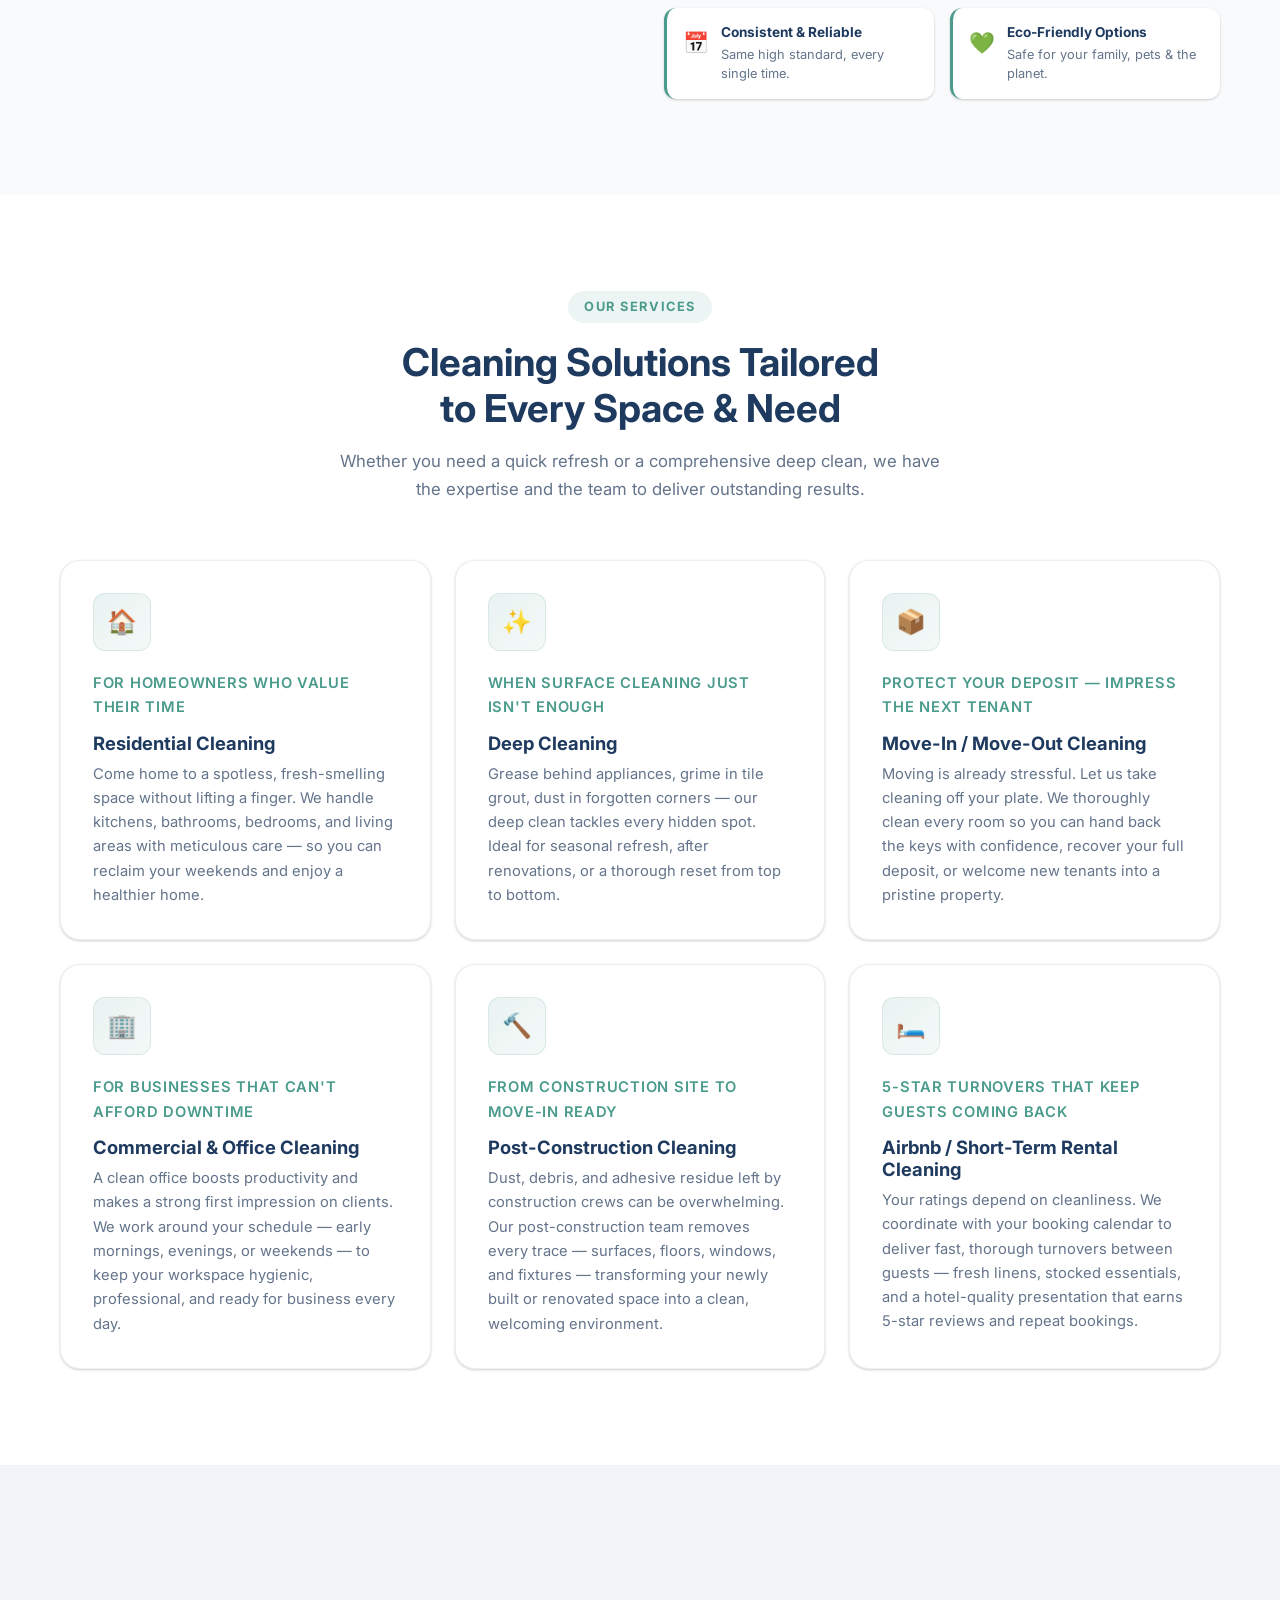
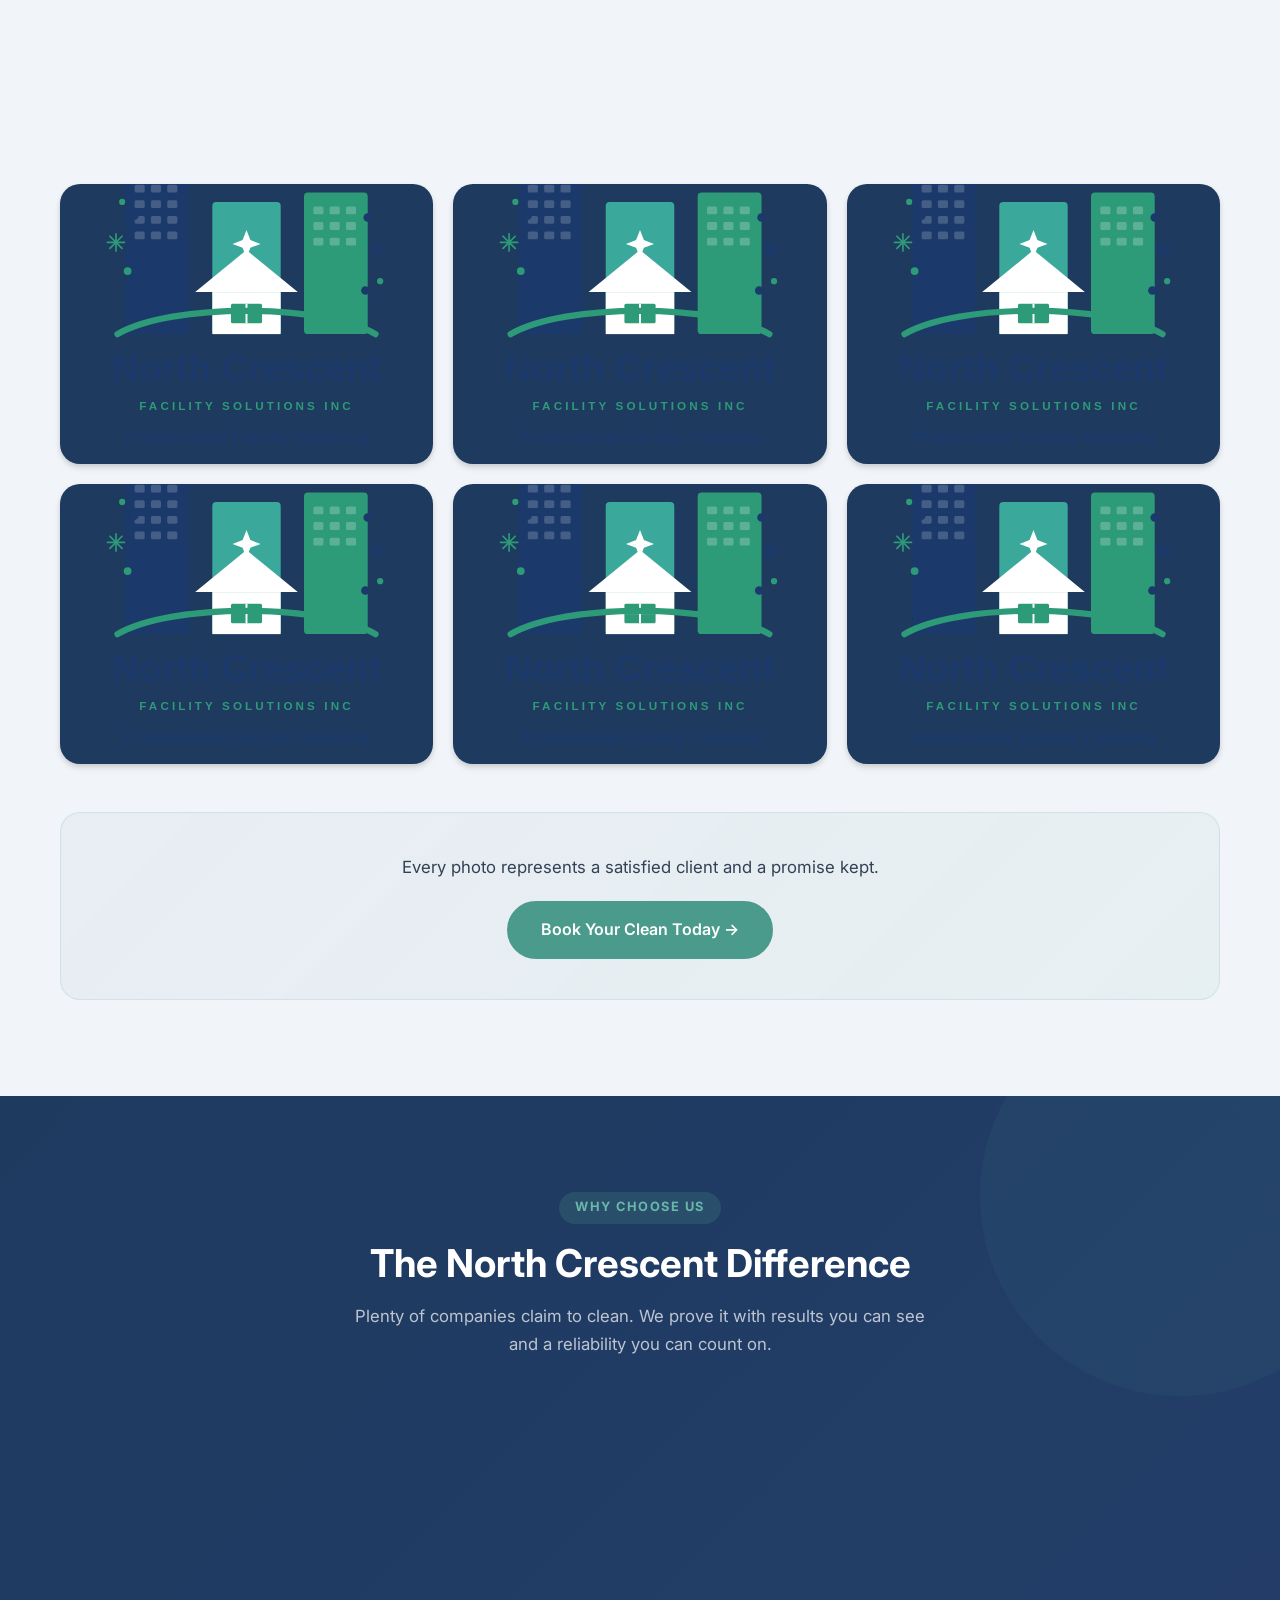
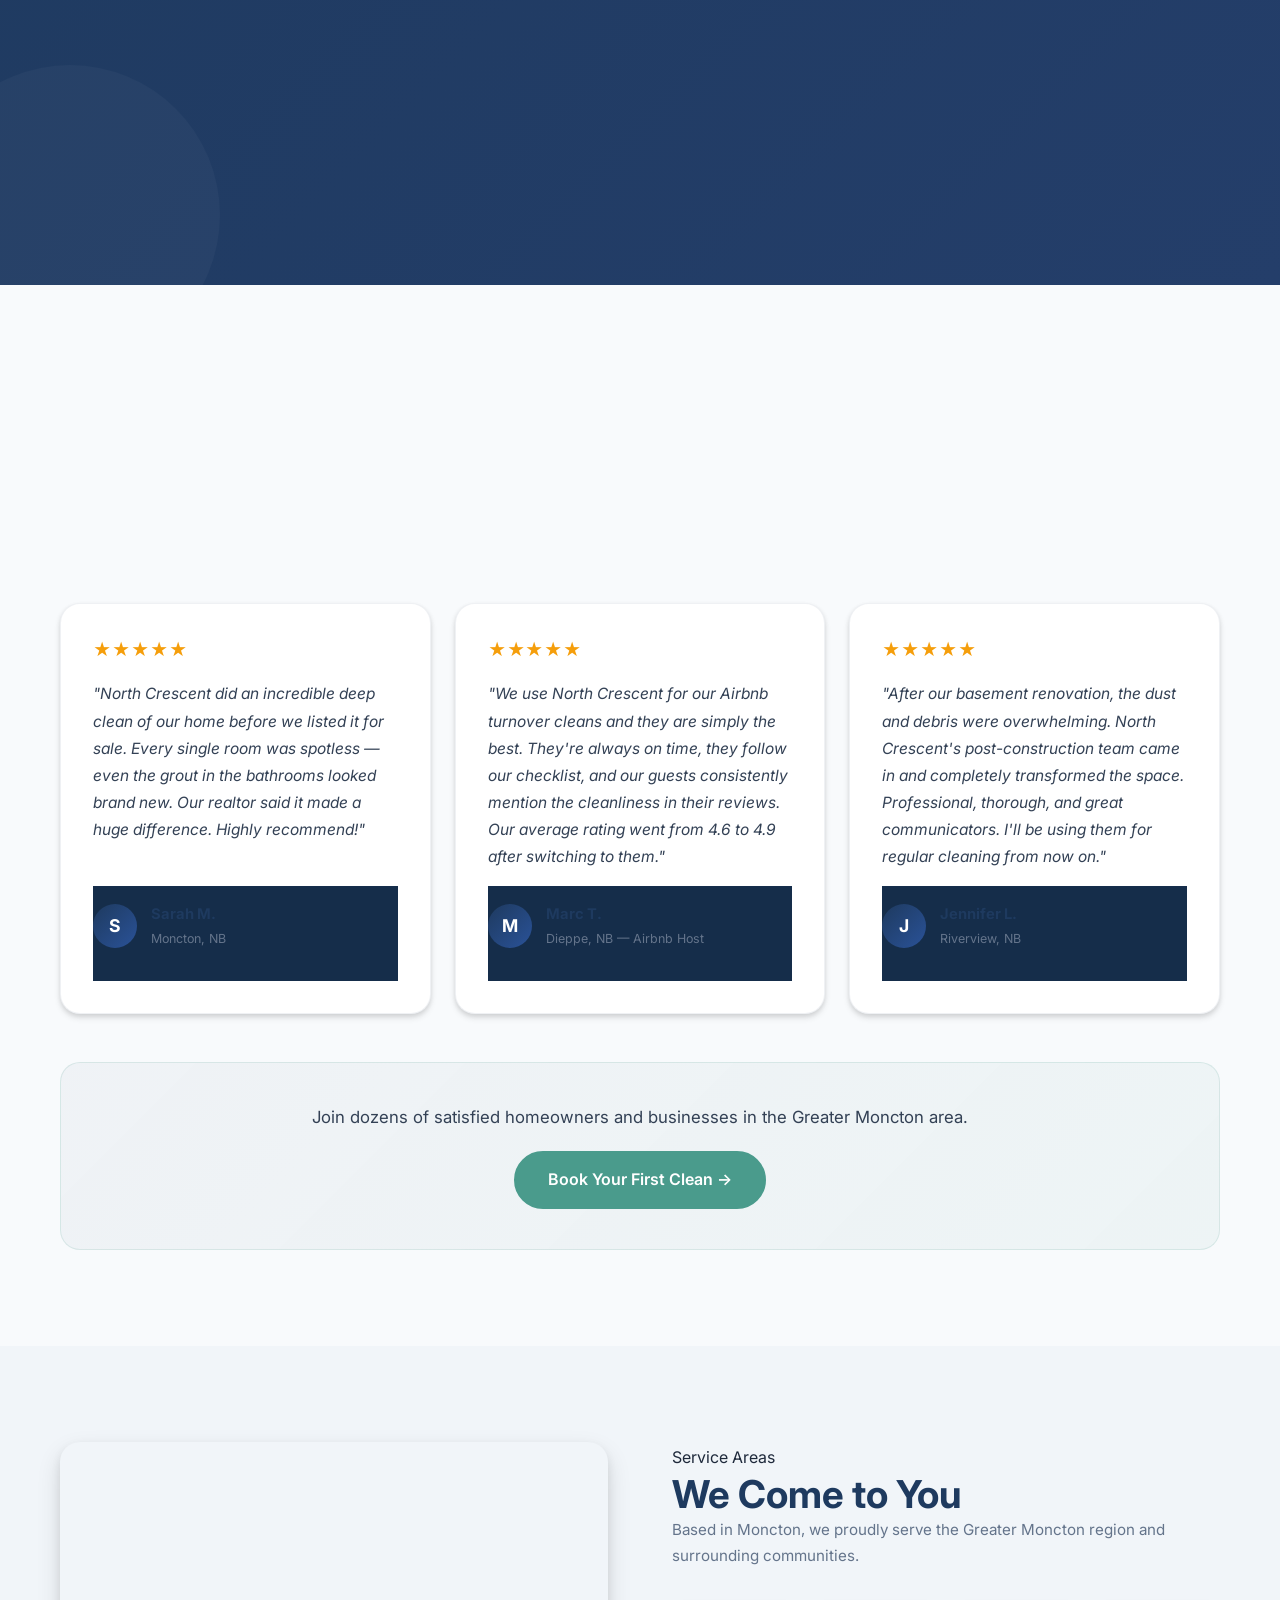
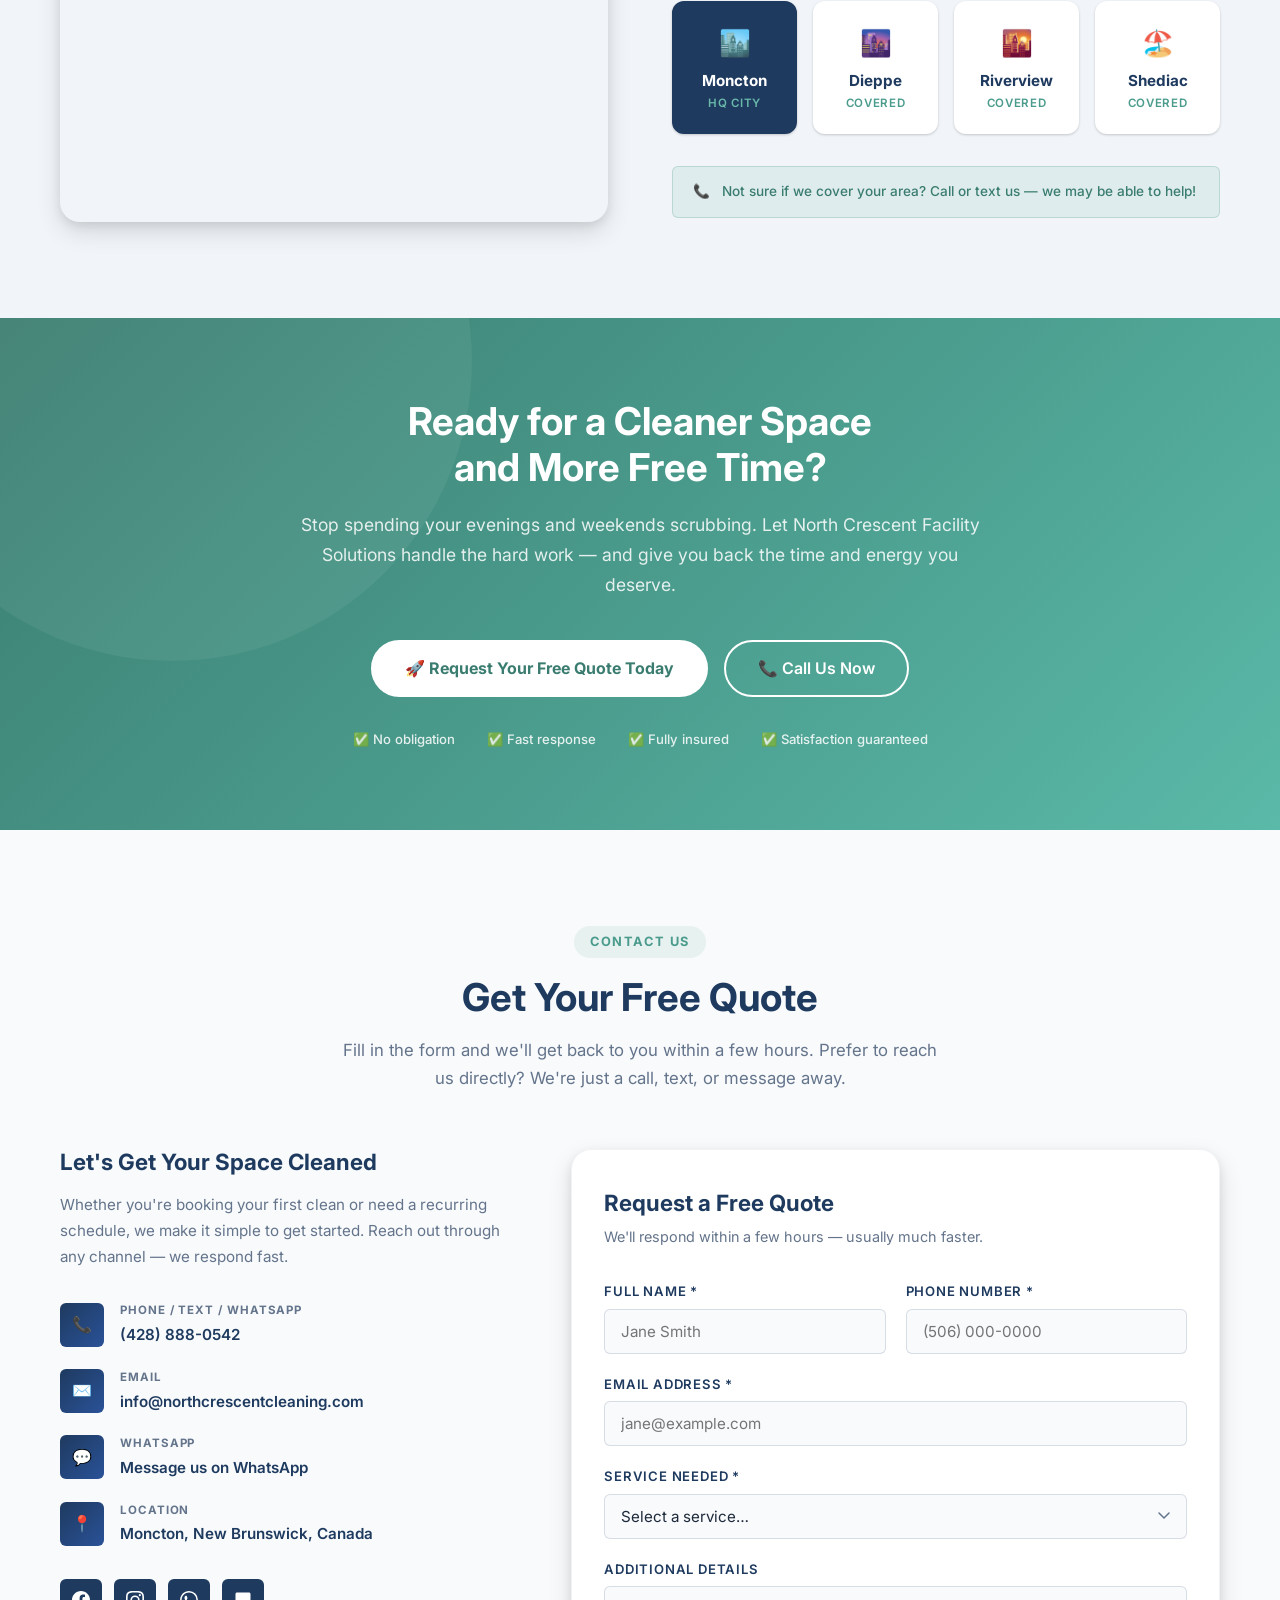
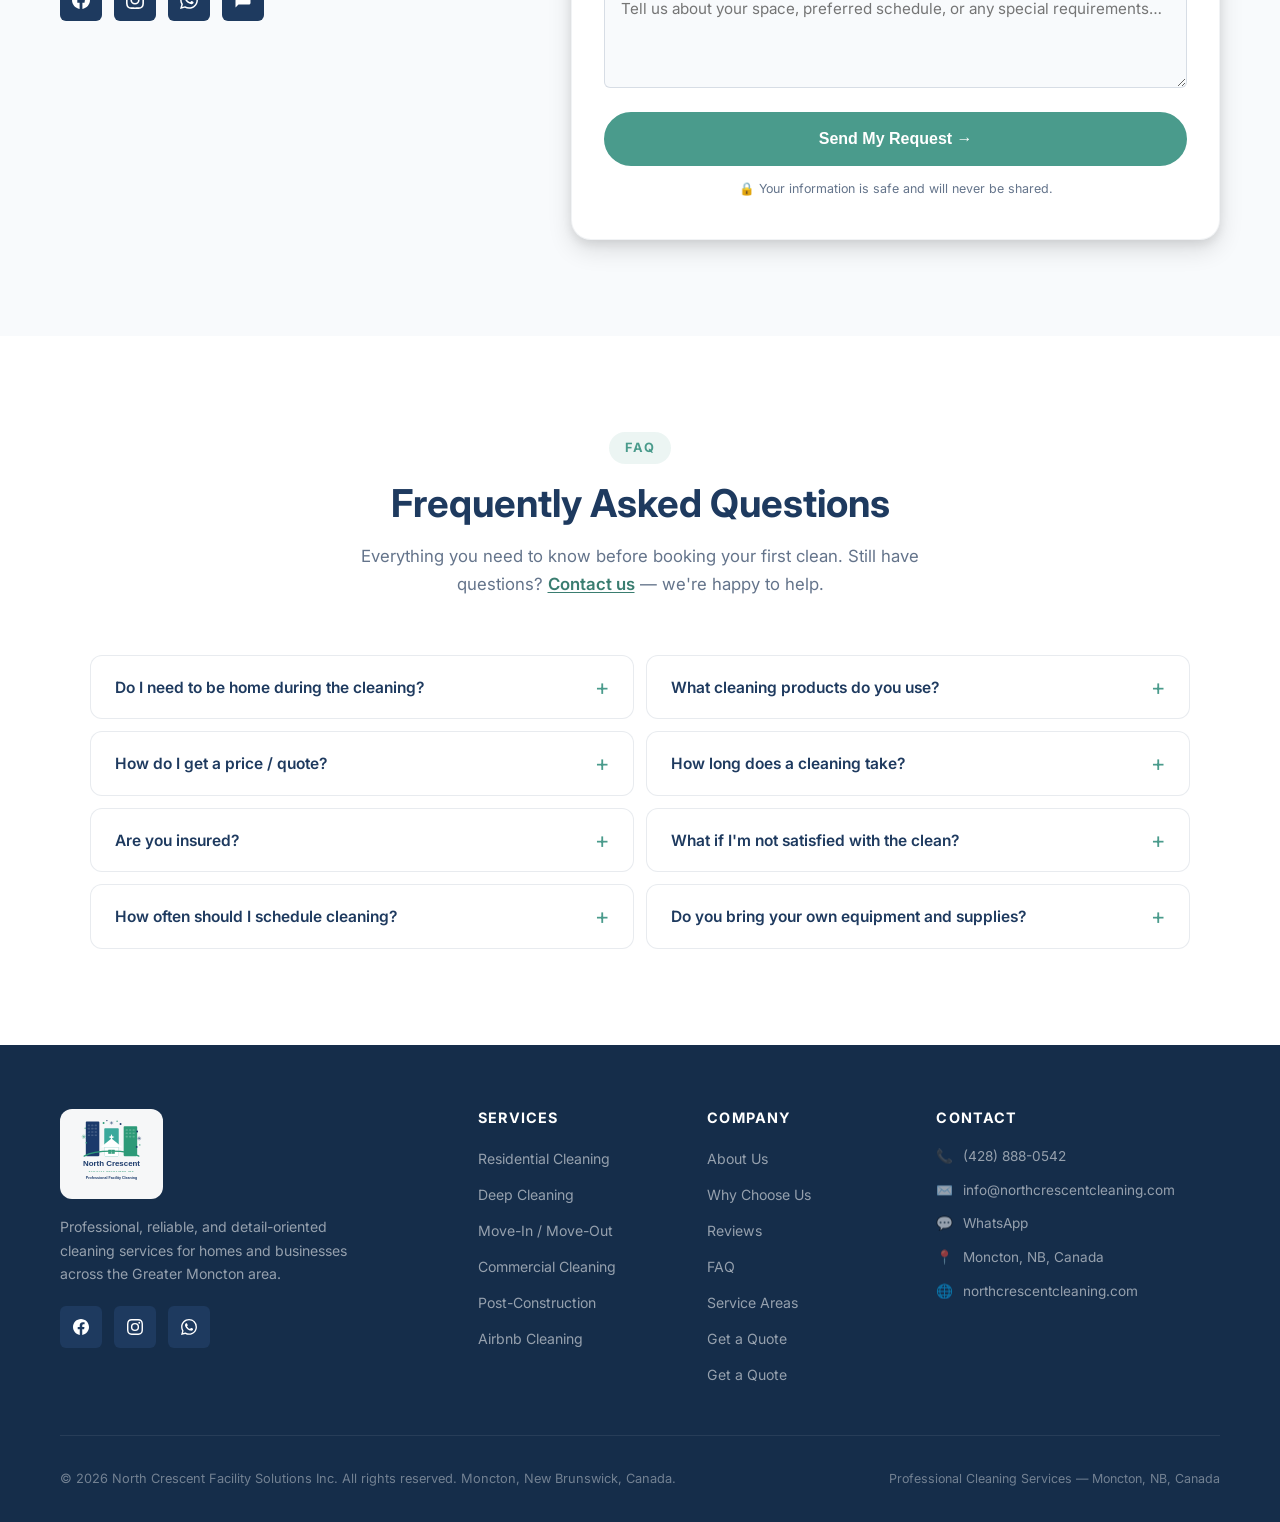
==== commit 09ff1695: "Add explicit type=button to all non-submit button elements Co-authored-by: mabercor <268966413+maber" ====
--- a/index.html
+++ b/index.html
@@ -215,7 +215,7 @@
       </ul>
 
       <!-- Language toggle button -->
-      <button id="lang-toggle" class="lang-btn" aria-label="Switch to French / Passer en français">
+      <button type="button" id="lang-toggle" class="lang-btn" aria-label="Switch to French / Passer en français">
         <span class="lang-flag" aria-hidden="true">🇫🇷</span>
         <span class="lang-label">FR</span>
       </button>
@@ -223,6 +223,7 @@
       <a href="#contact" class="btn btn-primary nav-cta" data-i18n="nav.cta">Get a Free Quote</a>
 
       <button
+        type="button"
         id="hamburger"
         class="hamburger"
         aria-controls="mobile-menu"
@@ -238,7 +239,7 @@
 
   <!-- Mobile Menu Overlay -->
   <div id="mobile-menu" class="mobile-menu" role="dialog" aria-modal="true" aria-label="Mobile navigation">
-    <button id="mobile-close" class="mobile-close" aria-label="Close menu">&times;</button>
+    <button type="button" id="mobile-close" class="mobile-close" aria-label="Close menu">&times;</button>
     <a href="#about" data-i18n="mobile.about">About Us</a>
     <a href="#services" data-i18n="mobile.services">Services</a>
     <a href="#gallery" data-i18n="mobile.gallery">Gallery</a>
@@ -249,7 +250,7 @@
     <a href="#contact" data-i18n="mobile.contact">Contact</a>
     <a href="#contact" class="btn btn-primary" style="margin-top:1rem;" data-i18n="nav.cta">Get a Free Quote</a>
     <!-- Mobile language toggle -->
-    <button id="lang-toggle-mobile" class="lang-btn lang-btn-mobile" aria-label="Switch to French / Passer en français">
+    <button type="button" id="lang-toggle-mobile" class="lang-btn lang-btn-mobile" aria-label="Switch to French / Passer en français">
       <span class="lang-flag" aria-hidden="true">🇫🇷</span>
       <span class="lang-label">FR</span>
     </button>
@@ -522,7 +523,7 @@
 
       <div class="gallery-grid">
 
-        <button class="gallery-item fade-in fade-in-delay-1"
+        <button type="button" class="gallery-item fade-in fade-in-delay-1"
           aria-label="Residential cleaning service"
           data-caption-en="Residential Cleaning — Moncton, NB"
           data-caption-fr="Nettoyage résidentiel — Moncton, NB">
@@ -535,7 +536,7 @@
           </div>
         </button>
 
-        <button class="gallery-item fade-in fade-in-delay-2"
+        <button type="button" class="gallery-item fade-in fade-in-delay-2"
           aria-label="Snow removal service"
           data-caption-en="Snow Removal — Residential Exterior"
           data-caption-fr="Déneigement — Extérieur résidentiel">
@@ -548,7 +549,7 @@
           </div>
         </button>
 
-        <button class="gallery-item fade-in fade-in-delay-3"
+        <button type="button" class="gallery-item fade-in fade-in-delay-3"
           aria-label="Post-construction cleaning"
           data-caption-en="Post-Construction Cleaning — New Build"
           data-caption-fr="Nettoyage après construction — Nouvelle construction">
@@ -561,7 +562,7 @@
           </div>
         </button>
 
-        <button class="gallery-item fade-in fade-in-delay-1"
+        <button type="button" class="gallery-item fade-in fade-in-delay-1"
           aria-label="Commercial floor cleaning"
           data-caption-en="Commercial Cleaning — Office &amp; Retail"
           data-caption-fr="Nettoyage commercial — Bureau et commerce">
@@ -574,7 +575,7 @@
           </div>
         </button>
 
-        <button class="gallery-item fade-in fade-in-delay-2"
+        <button type="button" class="gallery-item fade-in fade-in-delay-2"
           aria-label="School and institutional cleaning"
           data-caption-en="Institutional Cleaning — School &amp; Public Spaces"
           data-caption-fr="Nettoyage institutionnel — École et espaces publics">
@@ -587,7 +588,7 @@
           </div>
         </button>
 
-        <button class="gallery-item fade-in fade-in-delay-3"
+        <button type="button" class="gallery-item fade-in fade-in-delay-3"
           aria-label="Building hallway cleaning"
           data-caption-en="Professional Hallway &amp; Common Area Cleaning"
           data-caption-fr="Nettoyage professionnel des couloirs et aires communes">
@@ -614,7 +615,7 @@
   <div id="gallery-lightbox" class="gallery-lightbox" role="dialog" aria-modal="true" aria-label="Image viewer" hidden>
     <div class="gallery-lb-backdrop"></div>
     <div class="gallery-lb-content">
-      <button id="gallery-lb-close" class="gallery-lb-close" aria-label="Close image viewer">&times;</button>
+      <button type="button" id="gallery-lb-close" class="gallery-lb-close" aria-label="Close image viewer">&times;</button>
       <img id="gallery-lb-img" alt="" class="gallery-lb-img" />
       <p id="gallery-lb-caption" class="gallery-lb-caption"></p>
     </div>
@@ -1130,7 +1131,7 @@
       <div class="faq-grid">
 
         <div class="faq-item fade-in fade-in-delay-1">
-          <button class="faq-question" aria-expanded="false" aria-controls="faq-answer-1">
+          <button type="button" class="faq-question" aria-expanded="false" aria-controls="faq-answer-1">
             Do I need to be home during the cleaning?
             <span class="faq-icon" aria-hidden="true">+</span>
           </button>
@@ -1144,7 +1145,7 @@
         </div>
 
         <div class="faq-item fade-in fade-in-delay-2">
-          <button class="faq-question" aria-expanded="false" aria-controls="faq-answer-2">
+          <button type="button" class="faq-question" aria-expanded="false" aria-controls="faq-answer-2">
             What cleaning products do you use?
             <span class="faq-icon" aria-hidden="true">+</span>
           </button>
@@ -1158,7 +1159,7 @@
         </div>
 
         <div class="faq-item fade-in fade-in-delay-3">
-          <button class="faq-question" aria-expanded="false" aria-controls="faq-answer-3">
+          <button type="button" class="faq-question" aria-expanded="false" aria-controls="faq-answer-3">
             How do I get a price / quote?
             <span class="faq-icon" aria-hidden="true">+</span>
           </button>
@@ -1173,7 +1174,7 @@
         </div>
 
         <div class="faq-item fade-in fade-in-delay-1">
-          <button class="faq-question" aria-expanded="false" aria-controls="faq-answer-4">
+          <button type="button" class="faq-question" aria-expanded="false" aria-controls="faq-answer-4">
             How long does a cleaning take?
             <span class="faq-icon" aria-hidden="true">+</span>
           </button>
@@ -1188,7 +1189,7 @@
         </div>
 
         <div class="faq-item fade-in fade-in-delay-2">
-          <button class="faq-question" aria-expanded="false" aria-controls="faq-answer-5">
+          <button type="button" class="faq-question" aria-expanded="false" aria-controls="faq-answer-5">
             Are you insured?
             <span class="faq-icon" aria-hidden="true">+</span>
           </button>
@@ -1202,7 +1203,7 @@
         </div>
 
         <div class="faq-item fade-in fade-in-delay-3">
-          <button class="faq-question" aria-expanded="false" aria-controls="faq-answer-6">
+          <button type="button" class="faq-question" aria-expanded="false" aria-controls="faq-answer-6">
             What if I'm not satisfied with the clean?
             <span class="faq-icon" aria-hidden="true">+</span>
           </button>
@@ -1216,7 +1217,7 @@
         </div>
 
         <div class="faq-item fade-in fade-in-delay-1">
-          <button class="faq-question" aria-expanded="false" aria-controls="faq-answer-7">
+          <button type="button" class="faq-question" aria-expanded="false" aria-controls="faq-answer-7">
             How often should I schedule cleaning?
             <span class="faq-icon" aria-hidden="true">+</span>
           </button>
@@ -1231,7 +1232,7 @@
         </div>
 
         <div class="faq-item fade-in fade-in-delay-2">
-          <button class="faq-question" aria-expanded="false" aria-controls="faq-answer-8">
+          <button type="button" class="faq-question" aria-expanded="false" aria-controls="faq-answer-8">
             Do you bring your own equipment and supplies?
             <span class="faq-icon" aria-hidden="true">+</span>
           </button>
@@ -1353,6 +1354,7 @@
 
   <!-- Scroll-to-top button -->
   <button
+    type="button"
     id="scroll-top"
     class="scroll-top"
     aria-label="Scroll back to top"
